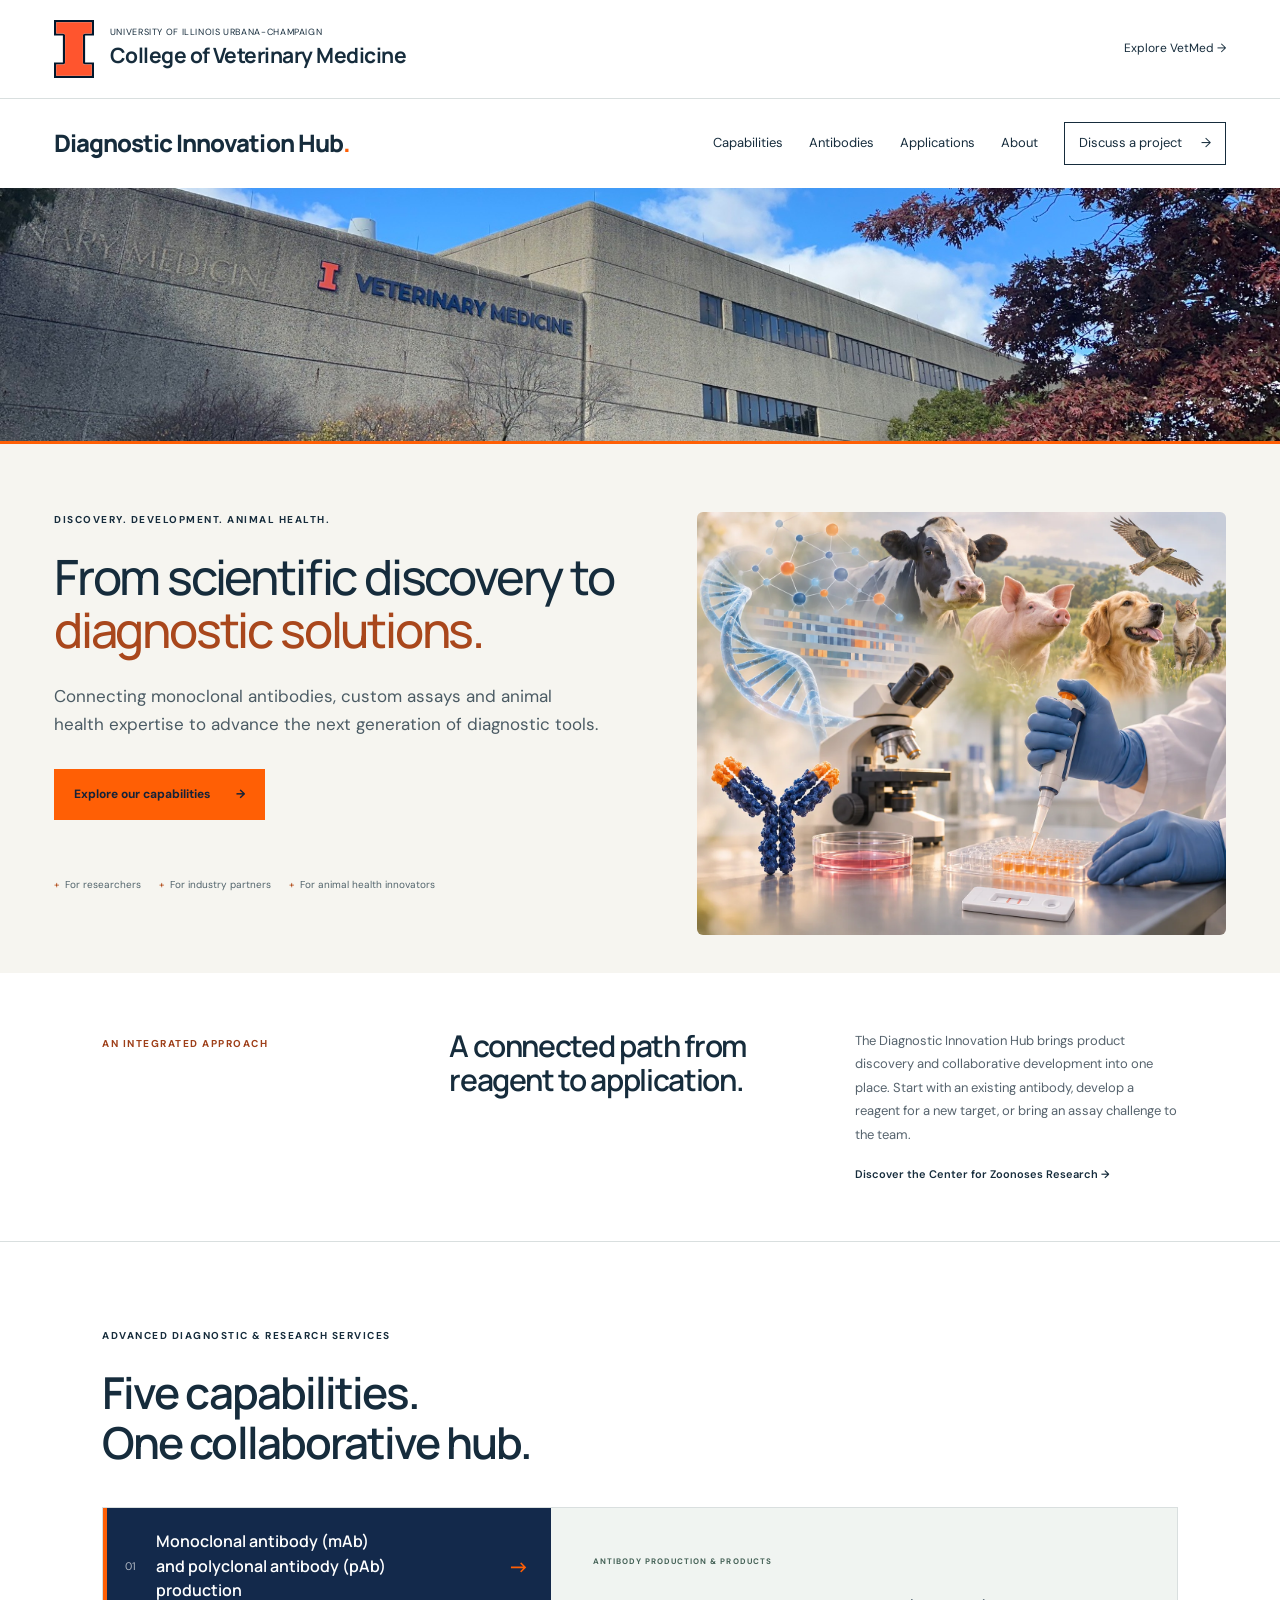
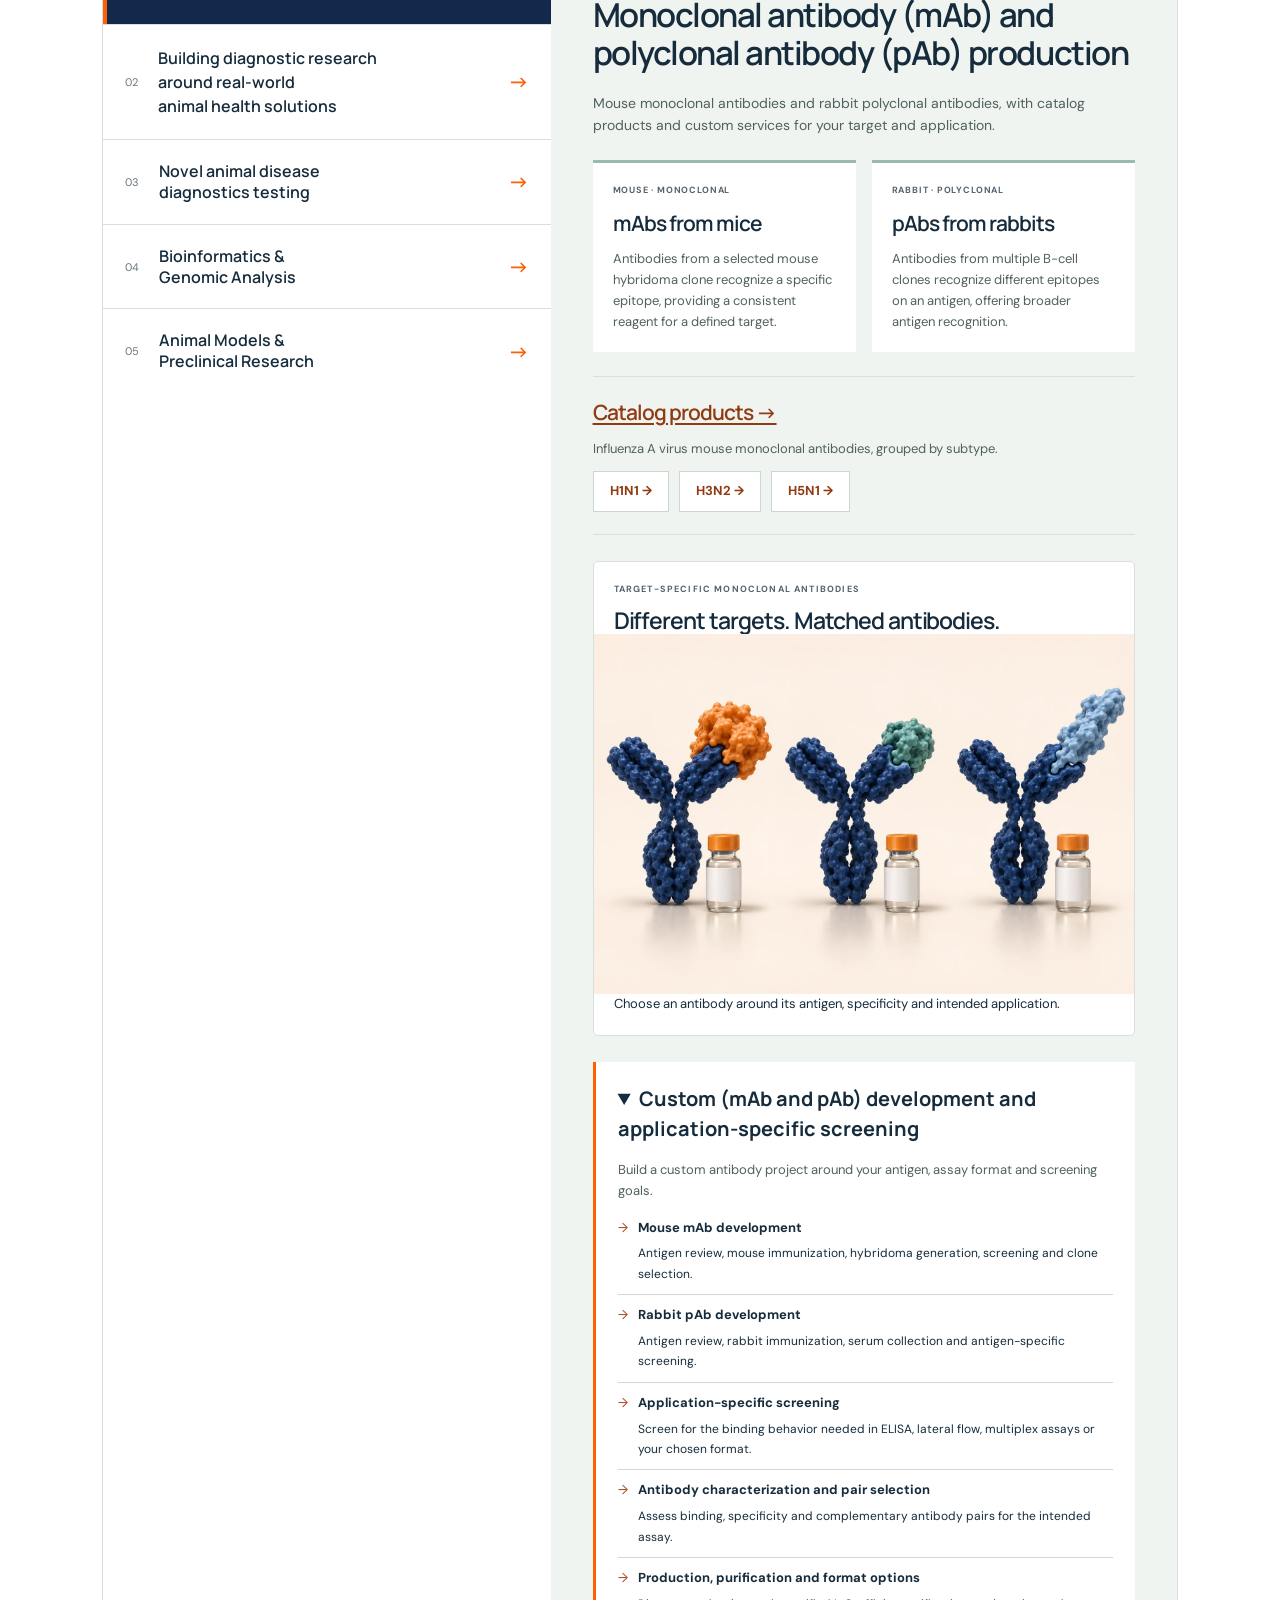
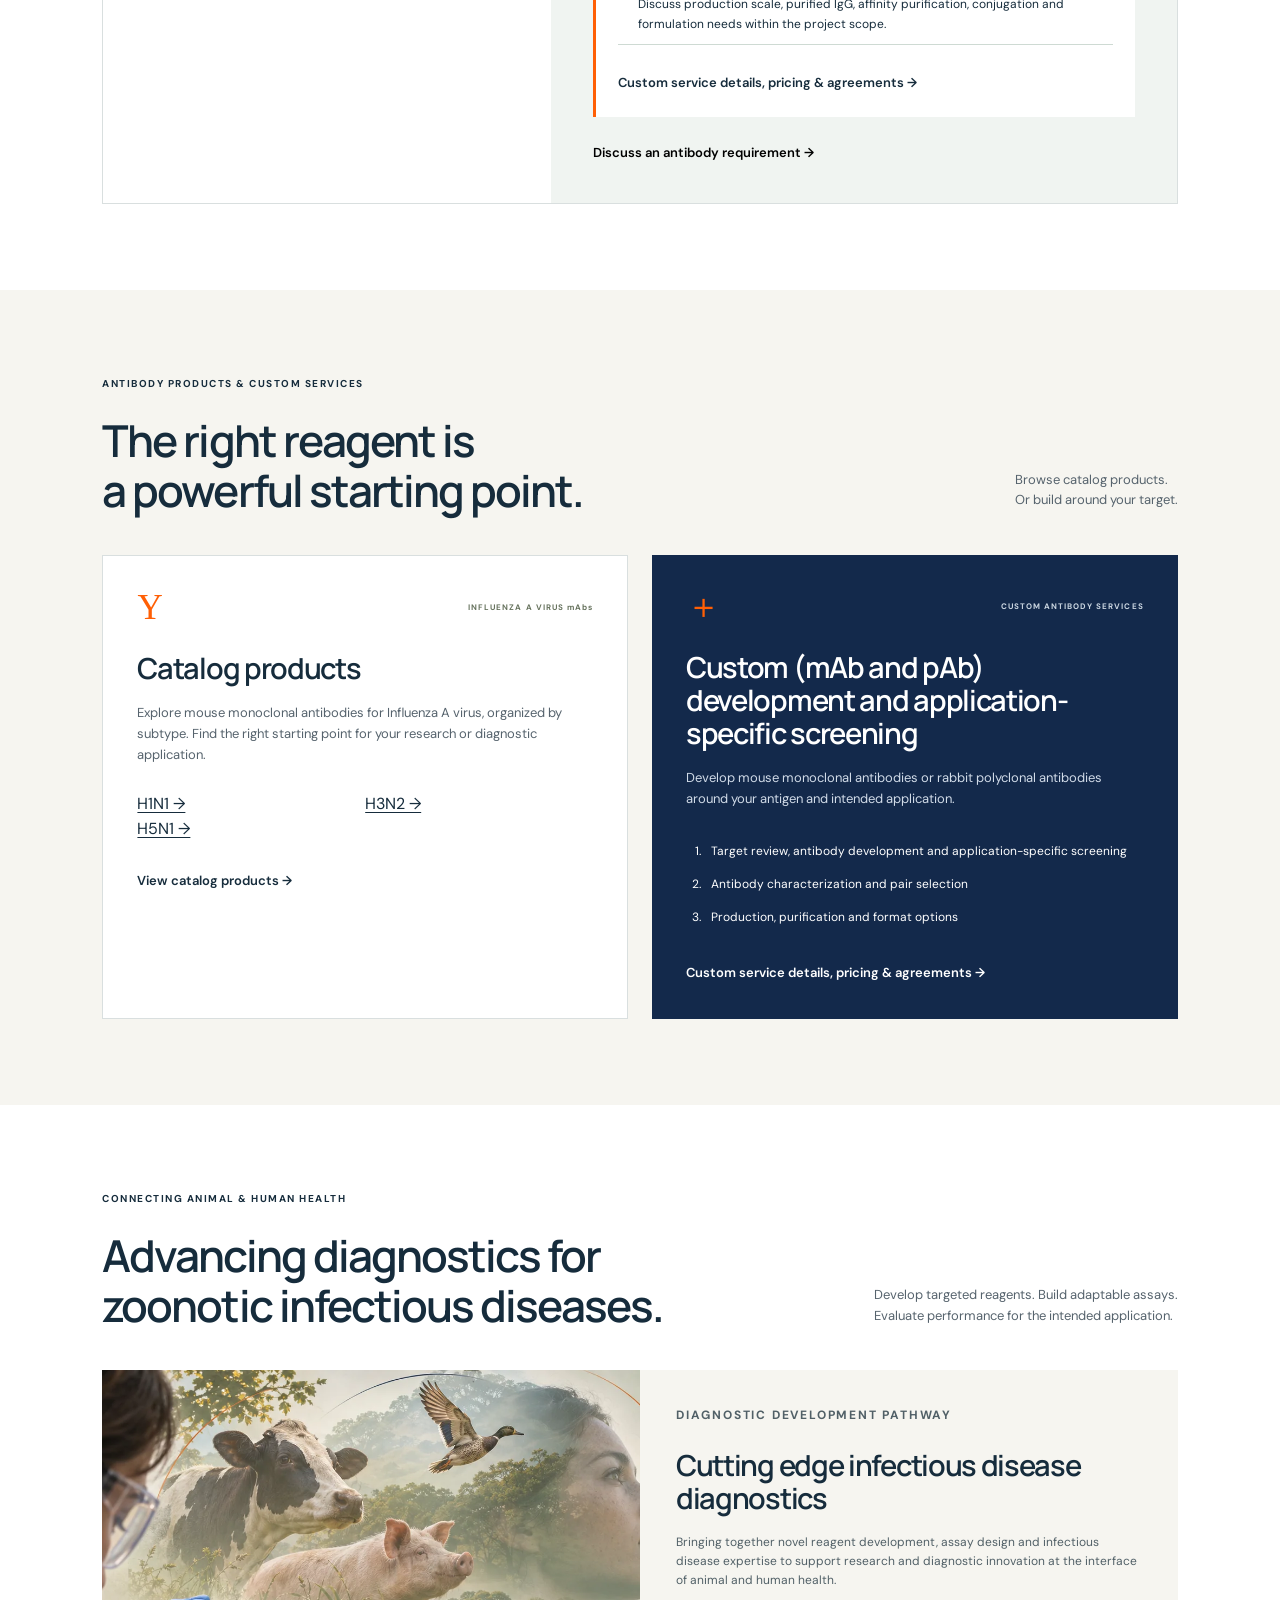
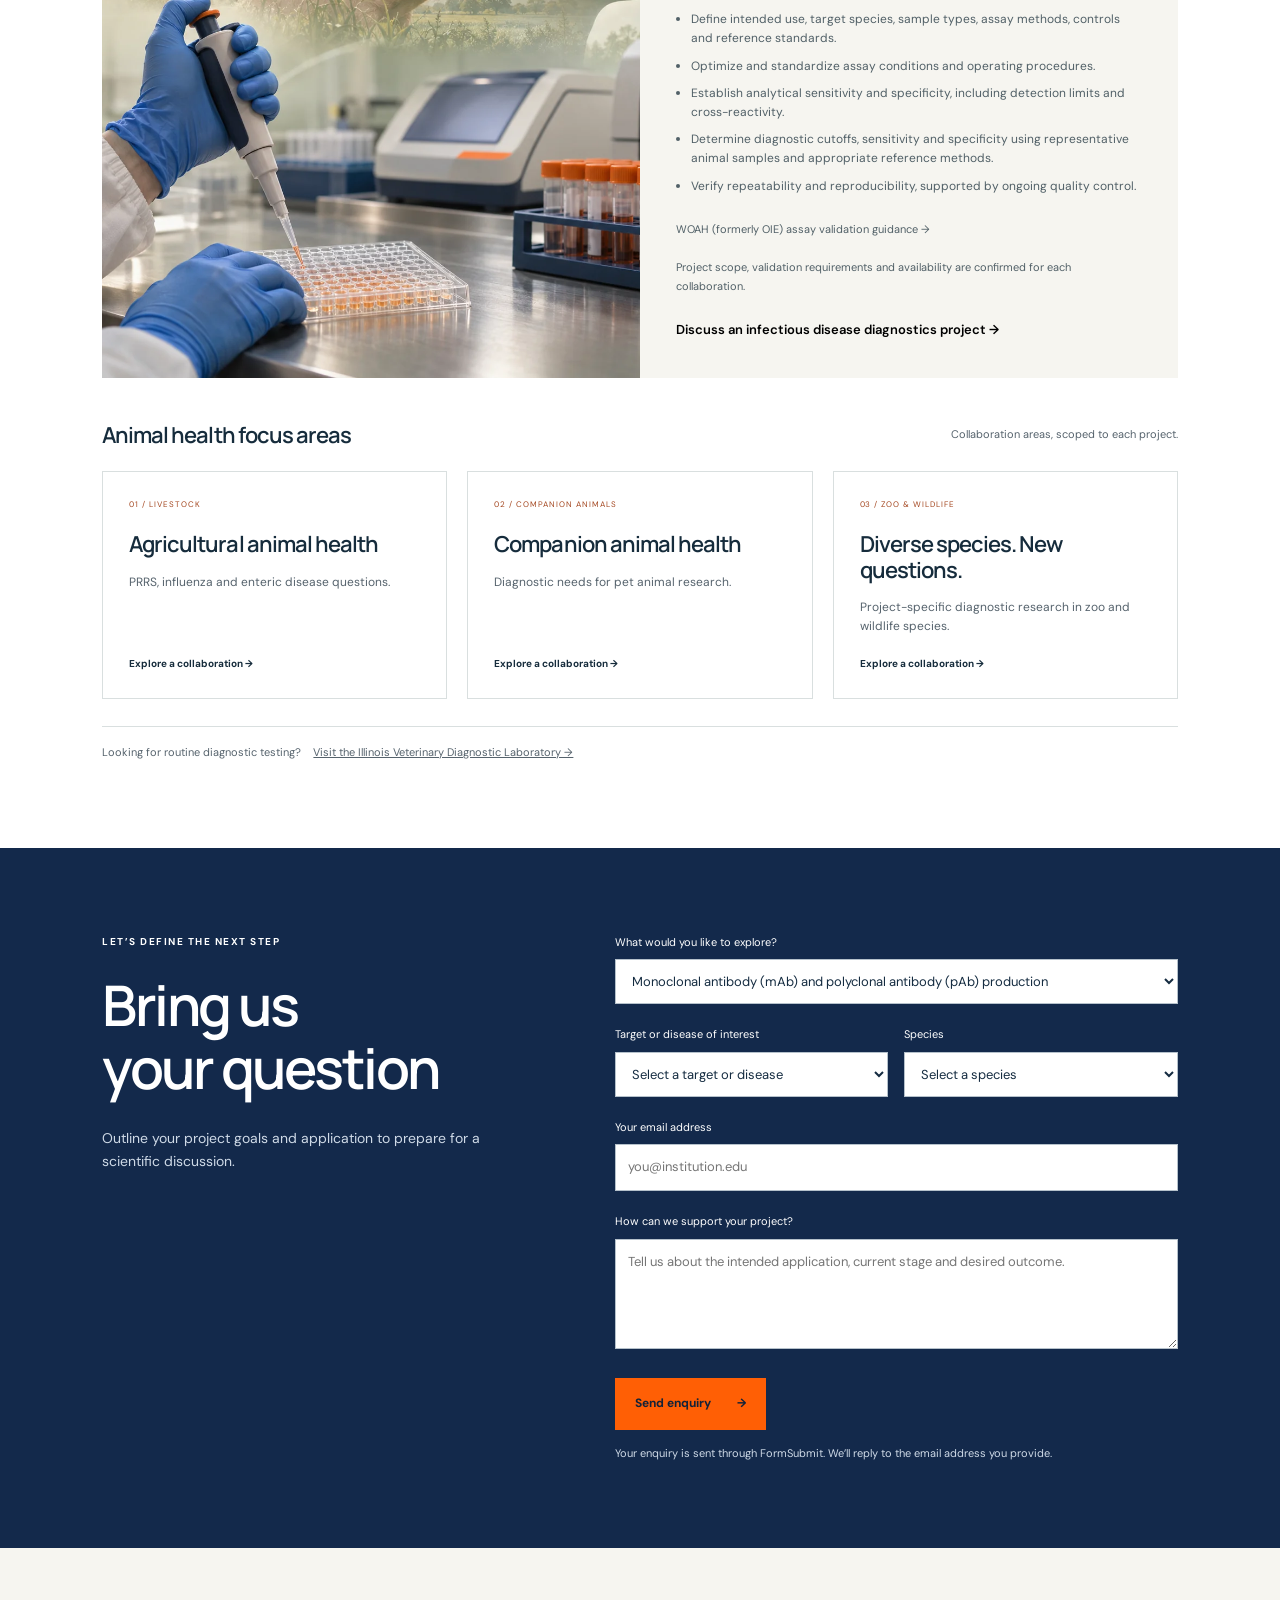
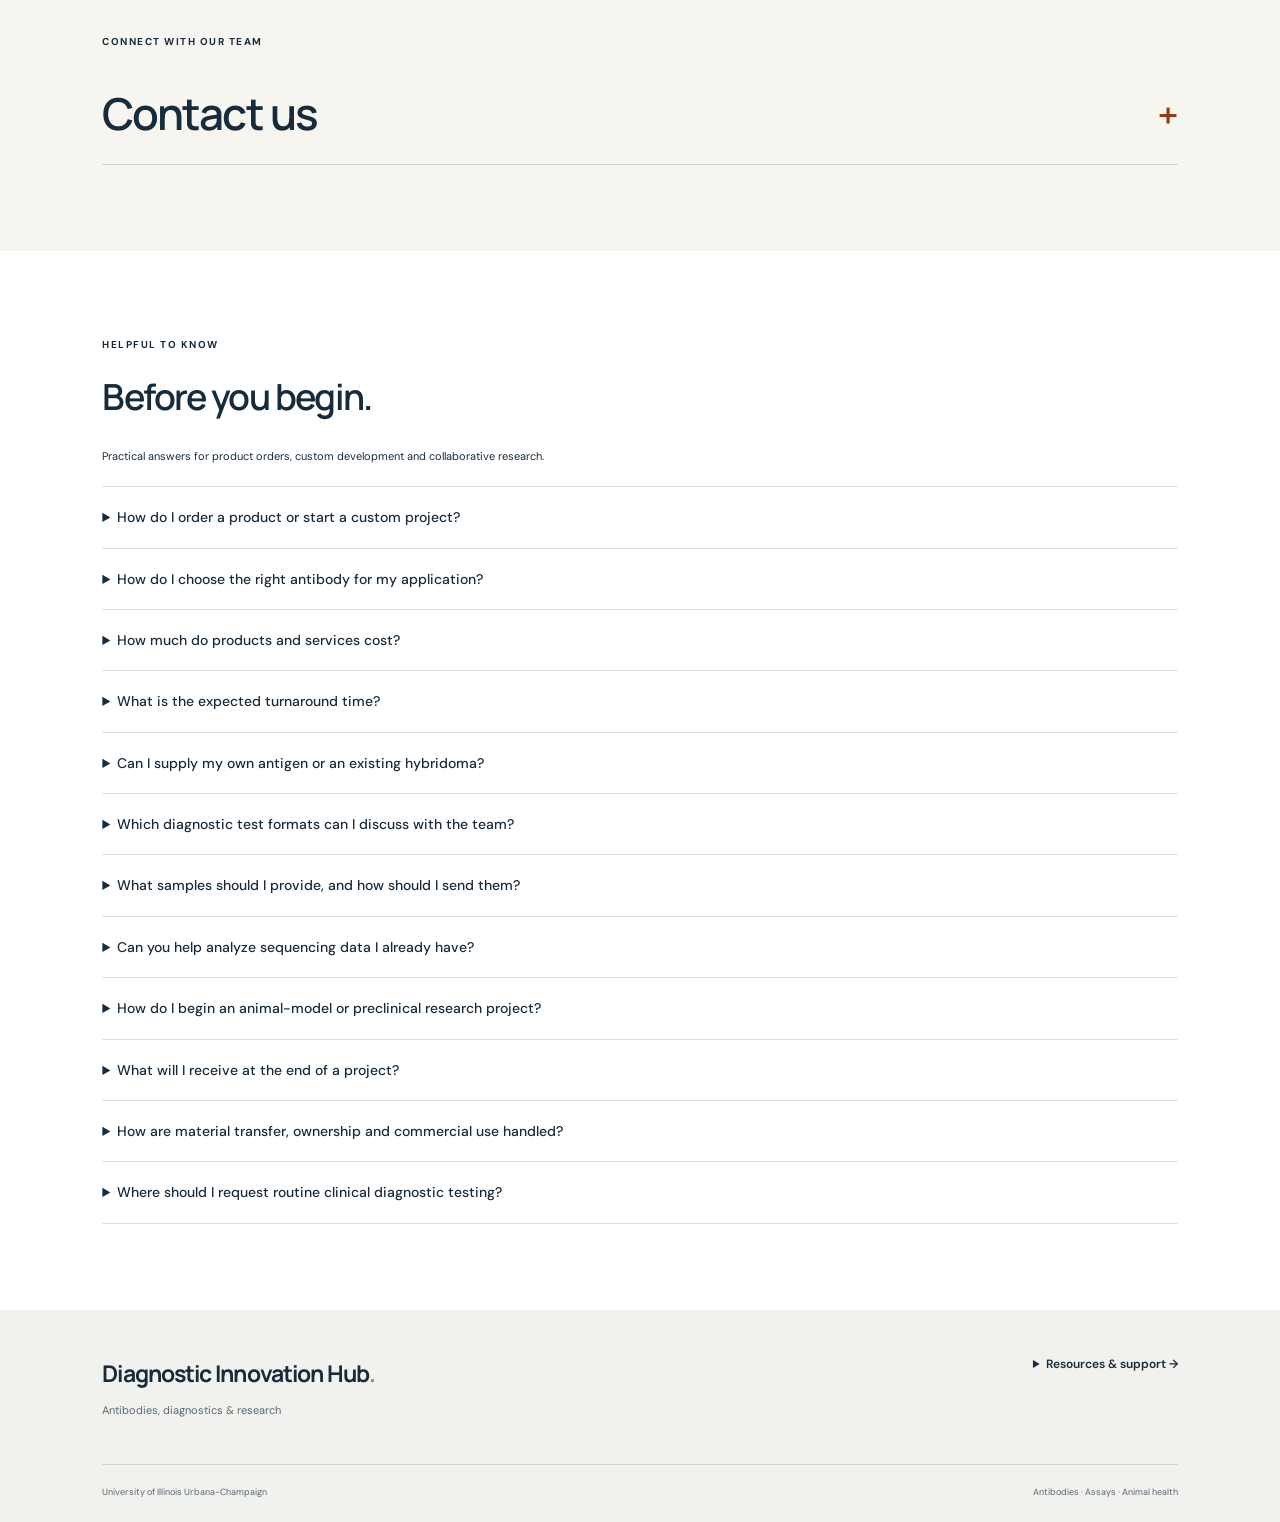
==== index.html @ ba6340f1 "Add Fang and Umrao portraits beside contact names" ====
<!doctype html>
<html lang="en">
<head>
<meta charset="utf-8"><meta name="viewport" content="width=device-width,initial-scale=1">
<title>Diagnostic Innovation Hub | Illinois VetMed</title>
<meta name="description" content="Explore the Illinois VetMed Diagnostic Innovation Hub connecting monoclonal and polyclonal antibodies, custom diagnostic assays and animal health research.">
<link rel="stylesheet" href="styles.css?v=contact-portraits-v1">
</head>
<body>
<a class="skip" href="#main">Skip to main content</a>
<header>
<div class="institution"><a href="https://vetmed.illinois.edu/" class="college"><img class="university-mark" src="assets/illinois-block-i.svg" alt="" width="25" height="36"><span>UNIVERSITY OF ILLINOIS URBANA-CHAMPAIGN<strong>College of Veterinary Medicine</strong></span></a><a class="parent-link" href="https://vetmed.illinois.edu/">Explore VetMed →</a></div>
<div class="navigation"><a href="#" class="site-name">Diagnostic Innovation Hub<span class="orange-dot">.</span></a><button class="menu-button" aria-label="Toggle navigation" aria-expanded="false">☰</button><nav aria-label="Hub navigation"><a href="#capabilities">Capabilities</a><a href="#antibodies">Antibodies</a><a href="#applications">Applications</a><a href="#about">About</a><a class="nav-cta" href="#connect">Discuss a project <span>→</span></a></nav></div>
<div class="campus-header-image"><img src="assets/vetmed-building-header.jpg" alt="College of Veterinary Medicine building at the University of Illinois Urbana-Champaign, beneath a blue sky and beside autumn trees." width="2048" height="1536" fetchpriority="high" decoding="async"></div>
</header>
<main id="main">
<section class="hero">
<div class="hero-copy"><p class="eyebrow">DISCOVERY. DEVELOPMENT. ANIMAL HEALTH.</p><h1 class="hero-headline"><span>From scientific discovery to</span><em>diagnostic solutions.</em></h1><p class="hero-description">Connecting monoclonal antibodies, custom assays and animal health expertise to advance the next generation of diagnostic tools.</p><div class="hero-actions"><a class="button primary" href="#capabilities">Explore our capabilities <span>→</span></a></div><div class="hero-foot"><span>For researchers</span><span>For industry partners</span><span>For animal health innovators</span></div></div>
<figure class="hero-science hero-artwork"><img src="assets/diagnostic-hub-hero-v5.webp" alt="Scientific illustration connecting antibodies, lateral flow tests, assay development, genomics and preclinical research with livestock, a dog, a cat and birds against a natural pasture, woodland and wetland backdrop." width="1402" height="1122" fetchpriority="high" decoding="async"></figure>
</section>
<section class="intro band" id="about"><p class="eyebrow">AN INTEGRATED APPROACH</p><div><h2>A connected path from<br>reagent to application.</h2><p>The Diagnostic Innovation Hub brings product discovery and collaborative development into one place. Start with an existing antibody, develop a reagent for a new target, or bring an assay challenge to the team.</p><a class="text-link" href="https://vetmed.illinois.edu/research/czr/">Discover the Center for Zoonoses Research →</a></div></section>
<section class="capabilities section" id="capabilities"><div class="section-heading"><div><p class="eyebrow">ADVANCED DIAGNOSTIC & RESEARCH SERVICES</p><h2>Five capabilities.<br>One collaborative hub.</h2></div></div>
<div class="capability-layout"><div class="service-tabs" role="tablist" aria-label="Capabilities" aria-orientation="vertical">
<button role="tab" id="tab-mab" aria-controls="service-panel" aria-selected="true" data-service="mab"><span class="tab-num">01</span><span>Monoclonal antibody (mAb)<br>and polyclonal antibody (pAb)<br>production</span><span class="tab-arrow">→</span></button>
<button role="tab" id="tab-assays" aria-controls="service-panel" aria-selected="false" tabindex="-1" data-service="assays"><span class="tab-num">02</span><span>Building diagnostic research<br>around real-world<br>animal health solutions</span><span class="tab-arrow">→</span></button>
<button role="tab" id="tab-disease" aria-controls="service-panel" aria-selected="false" tabindex="-1" data-service="disease"><span class="tab-num">03</span><span>Novel animal disease<br>diagnostics testing</span><span class="tab-arrow">→</span></button>
<button role="tab" id="tab-data" aria-controls="service-panel" aria-selected="false" tabindex="-1" data-service="data"><span class="tab-num">04</span><span>Bioinformatics &<br>Genomic Analysis</span><span class="tab-arrow">→</span></button>
<button role="tab" id="tab-models" aria-controls="service-panel" aria-selected="false" tabindex="-1" data-service="models"><span class="tab-num">05</span><span>Animal Models &<br>Preclinical Research</span><span class="tab-arrow">→</span></button>
</div><div id="service-panel" class="service-panel" role="tabpanel" aria-labelledby="tab-mab" tabindex="0"></div></div></section>
<section class="antibodies section" id="antibodies">
<div class="section-heading"><div><p class="eyebrow">ANTIBODY PRODUCTS & CUSTOM SERVICES</p><h2>The right reagent is<br>a powerful starting point.</h2></div><p>Browse catalog products.<br>Or build around your target.</p></div>
<div class="antibody-routes">
<article class="catalog-route"><div class="route-top"><span class="mini-icon">Y</span><span class="status">INFLUENZA A VIRUS mAbs</span></div><h3>Catalog products</h3><p>Explore mouse monoclonal antibodies for Influenza A virus, organized by subtype. Find the right starting point for your research or diagnostic application.</p><div class="catalog-fields"><a href="influenza-a-mabs.html?v=antibody-production-v2#h1n1">H1N1 →</a><a href="influenza-a-mabs.html?v=antibody-production-v2#h3n2">H3N2 →</a><a href="influenza-a-mabs.html?v=antibody-production-v2#h5n1">H5N1 →</a></div><a class="text-link" href="influenza-a-mabs.html?v=antibody-production-v2">View catalog products →</a></article>
<article class="custom-route" id="custom-antibody-development"><div class="route-top"><span class="mini-icon">＋</span><span class="status light">CUSTOM ANTIBODY SERVICES</span></div><h3>Custom (mAb and pAb) development and application-specific screening</h3><p>Develop mouse monoclonal antibodies or rabbit polyclonal antibodies around your antigen and intended application.</p><ol class="compact-steps"><li>Target review, antibody development and application-specific screening</li><li>Antibody characterization and pair selection</li><li>Production, purification and format options</li></ol><a class="text-link light-link" href="mab-services.html?v=antibody-production-v2">Custom service details, pricing & agreements →</a></article>
</div></section>
<section class="applications section" id="applications"><div class="section-heading"><div><p class="eyebrow">CONNECTING ANIMAL & HUMAN HEALTH</p><h2>Advancing diagnostics for<br>zoonotic infectious diseases.</h2></div><p>Develop targeted reagents. Build adaptable assays.<br>Evaluate performance for the intended application.</p></div><div class="spotlight"><div class="spotlight-visual zoonotic-artwork"><img src="assets/zoonotic-diagnostics-v1.webp" alt="Illustration connecting laboratory diagnostic testing with human health, livestock and wildlife." width="1402" height="1122" loading="lazy" decoding="async"></div><div class="spotlight-copy"><p class="eyebrow">DIAGNOSTIC DEVELOPMENT PATHWAY</p><h3>Cutting edge infectious disease diagnostics</h3><p>Bringing together novel reagent development, assay design and infectious disease expertise to support research and diagnostic innovation at the interface of animal and human health.</p><ul><li>Define intended use, target species, sample types, assay methods, controls and reference standards.</li><li>Optimize and standardize assay conditions and operating procedures.</li><li>Establish analytical sensitivity and specificity, including detection limits and cross-reactivity.</li><li>Determine diagnostic cutoffs, sensitivity and specificity using representative animal samples and appropriate reference methods.</li><li>Verify repeatability and reproducibility, supported by ongoing quality control.</li></ul><p class="small"><a href="https://www.woah.org/fileadmin/Home/eng/Health_standards/tahm/1.01.06_VALIDATION.pdf" target="_blank" rel="noopener">WOAH (formerly OIE) assay validation guidance →</a></p><p class="small">Project scope, validation requirements and availability are confirmed for each collaboration.</p><button class="text-link" data-start="assays">Discuss an infectious disease diagnostics project →</button></div></div>
<div class="focus-heading"><h3>Animal health focus areas</h3><p>Collaboration areas, scoped to each project.</p></div><div class="focus-grid"><button data-focus="Livestock and agricultural animal health"><span>01 / LIVESTOCK</span><h4>Agricultural animal health</h4><p>PRRS, influenza and enteric disease questions.</p><b>Explore a collaboration →</b></button><button data-focus="Companion animal diagnostics"><span>02 / COMPANION ANIMALS</span><h4>Companion animal health</h4><p>Diagnostic needs for pet animal research.</p><b>Explore a collaboration →</b></button><button data-focus="Zoo and wildlife diagnostics"><span>03 / ZOO & WILDLIFE</span><h4>Diverse species. New questions.</h4><p>Project-specific diagnostic research in zoo and wildlife species.</p><b>Explore a collaboration →</b></button></div><div class="routine-note">Looking for routine diagnostic testing? <a href="https://vdl.vetmed.illinois.edu/">Visit the Illinois Veterinary Diagnostic Laboratory →</a></div></section>
<section class="connect section" id="connect"><div class="connect-intro"><p class="eyebrow">LET’S DEFINE THE NEXT STEP</p><h2>Bring us<br>your question</h2><p>Outline your project goals and application to prepare for a scientific discussion.</p></div><form id="inquiry-form" action="https://formsubmit.co/usaurabh@illinois.edu" method="POST"><input type="hidden" name="_subject" value="Diagnostic Innovation Hub enquiry"><input type="hidden" name="_template" value="table"><input type="hidden" name="_url" value="https://saurabhumrao.github.io/diagnostic-innovation-hub/#connect"><div class="inquiry-honeypot" aria-hidden="true"><label for="contact-website">Leave this field empty</label><input id="contact-website" type="text" name="_honey" tabindex="-1" autocomplete="off"></div><label for="interest">What would you like to explore?</label><select id="interest" name="interest"><option value="mab">Monoclonal antibody (mAb) and polyclonal antibody (pAb) production</option><option value="assays">Building diagnostic research around real-world animal health solutions</option><option value="disease">Novel animal disease diagnostics testing</option><option value="data">Bioinformatics & Genomic Analysis</option><option value="models">Animal Models & Preclinical Research</option></select><div class="form-row"><div><label for="target">Target or disease of interest</label><select id="target" name="target" required><option value="" selected disabled>Select a target or disease</option><option value="SARS-CoV-2">SARS-CoV-2</option><option value="Influenza A virus">Influenza A virus</option><option value="PEDV">PEDV</option><option value="PDCoV">PDCoV</option><option value="PRRSV">PRRSV</option><option value="other">Other target or disease</option><option value="not_sure">Not yet determined</option></select><div class="inquiry-other" id="target-other-field" hidden><label for="target-other">Please specify your target or disease</label><input id="target-other" name="target_other" maxlength="200" disabled></div></div><div><label for="species">Species</label><select id="species" name="species" required><option value="" selected disabled>Select a species</option><option value="Cattle">Cattle</option><option value="Swine">Swine</option><option value="Sheep">Sheep</option><option value="Goats">Goats</option><option value="Horses">Horses</option><option value="Dogs">Dogs</option><option value="Cats">Cats</option><option value="Poultry">Poultry</option><option value="Zoo / exotic animals">Zoo / exotic animals</option><option value="Wildlife">Wildlife</option><option value="Laboratory animals">Laboratory animals</option><option value="Mixed / multiple species">Mixed / multiple species</option><option value="other">Other species</option><option value="not_sure">Not yet determined</option></select><div class="inquiry-other" id="species-other-field" hidden><label for="species-other">Please specify the species</label><input id="species-other" name="species_other" maxlength="200" disabled></div></div></div><label for="contact-email">Your email address</label><input id="contact-email" name="email" type="email" autocomplete="email" inputmode="email" placeholder="you@institution.edu" maxlength="254" required><div class="inquiry-goals"><label for="goals">How can we support your project?</label><textarea id="goals" name="message" placeholder="Tell us about the intended application, current stage and desired outcome." required maxlength="2000"></textarea></div><button class="button primary" id="send-enquiry" type="submit">Send enquiry <span>→</span></button><p class="small inquiry-delivery-note">Your enquiry is sent through FormSubmit. We’ll reply to the email address you provide.</p><p id="inquiry-status" hidden role="status" aria-live="polite" tabindex="-1"></p><noscript><p class="small">The form will continue on FormSubmit when you send your enquiry.</p></noscript></form></section>
<section class="contact-us section" id="contact-us" aria-labelledby="contact-us-title"><p class="eyebrow">CONNECT WITH OUR TEAM</p><details class="contact-disclosure" id="contact-details"><summary><h2 id="contact-us-title">Contact us</h2><span class="contact-disclosure-toggle" aria-hidden="true">+</span></summary><p class="contact-disclosure-intro">For product enquiries, testing services and research collaborations.</p><div class="contact-card-grid"><article class="contact-card"><div class="contact-person"><img class="contact-portrait" src="assets/ying-fang.png" alt="Prof. Ying Fang" width="250" height="300" loading="lazy" decoding="async"><h3>Prof. Ying Fang</h3></div><p class="contact-role">Director of Diagnostic R&amp;D<br>Department of Pathobiology<br>College of Veterinary Medicine<br>University of Illinois at Urbana-Champaign</p><a class="contact-email" href="mailto:yingf@illinois.edu">yingf@illinois.edu</a></article><article class="contact-card"><div class="contact-person"><img class="contact-portrait" src="assets/saurabh-umrao.jpg" alt="Dr. Saurabh Umrao" width="1280" height="1061" loading="lazy" decoding="async"><h3>Dr. Saurabh Umrao</h3></div><p class="contact-role">Veterinary Research Specialist<br>Veterinary Diagnostic Laboratory<br>College of Veterinary Medicine<br>University of Illinois at Urbana-Champaign</p><a class="contact-email" id="contact-saurabh" href="mailto:usaurabh@illinois.edu">usaurabh@illinois.edu</a><a id="inquiry-email-fallback" class="text-link inquiry-email-fallback" href="mailto:usaurabh@illinois.edu" hidden>Send enquiry by email →</a></article></div></details></section>
<section class="faq section" id="faq"><p class="eyebrow">HELPFUL TO KNOW</p><h2>Before you begin.</h2><p class="small">Practical answers for product orders, custom development and collaborative research.</p><details name="hub-faq"><summary>How do I order a product or start a custom project?</summary><p>For an antibody or LFA test, share the target or product name, quantity and intended application. For a custom project, outline your research question, target, species and desired outcome. Use the <a href="#connect">enquiry form</a> or visit <a href="#contact-us">Contact us</a> to discuss availability, ordering or a project quotation.</p></details><details name="hub-faq"><summary>How do I choose the right antibody for my application?</summary><p>Review the target, clone ID, species reactivity, tested applications, product format and available quality-control documentation. Share your planned method and sample context if you need help selecting a reagent. You can begin with our <a href="influenza-a-mabs.html?v=antibody-production-v2" target="_blank" rel="noopener">Influenza A antibody information</a>.</p></details><details name="hub-faq"><summary>How much do products and services cost?</summary><p>The LFA tests shown on this site are $5 per test. Standard mAb development starts at $11,000 per antigen for academic projects and $14,000 per antigen for industry projects. Rabbit pAb development, custom assays, diagnostic testing, bioinformatics and preclinical research are quoted according to scope. See <a href="mab-services.html?v=antibody-production-v2">mAb pricing and included services</a> for details.</p></details><details name="hub-faq"><summary>What is the expected turnaround time?</summary><p>Product delivery depends on availability and order quantity. Custom-project timelines depend on starting materials, screening requirements, assay complexity and study scope. Include your preferred deadline when enquiring so availability, milestones and an expected timeline can be discussed with your quotation.</p></details><details name="hub-faq"><summary>Can I supply my own antigen or an existing hybridoma?</summary><p>Yes. Standard mAb development uses a suitable customer-supplied protein antigen, and an existing hybridoma can be considered for production and purification. Share the material identity, available quantity, concentration, buffer and any existing characterization so the team can assess the starting point and proposed work.</p></details><details name="hub-faq"><summary>Which diagnostic test formats can I discuss with the team?</summary><p>The Hub covers ELISA, PCR, qRT-PCR, lateral flow tests and multiplex immunoassays. The appropriate format depends on the target, species, sample type and intended application. You can enquire about an existing test, bring an assay prototype or discuss development of a new format.</p></details><details name="hub-faq"><summary>What samples should I provide, and how should I send them?</summary><p>Sample type, minimum amount, handling and transport requirements depend on the test or project. Please obtain the agreed submission instructions and shipping destination from the responsible team before dispatch. Include the species, target, specimen type and sample count in your initial enquiry.</p></details><details name="hub-faq"><summary>Can you help analyze sequencing data I already have?</summary><p>Share the organism, sequencing platform, data format, number of samples, experimental design and analysis question. The relevant team can discuss an analysis plan, required metadata, deliverables and a file-transfer method. Keep a copy of your original data; the enquiry form is for initial project details rather than large-file uploads.</p></details><details name="hub-faq"><summary>How do I begin an animal-model or preclinical research project?</summary><p>Start with the research question, study objectives, desired readouts, candidate technology and preferred timeline. A planning discussion with the responsible research team helps identify an appropriate model, sample strategy and feasible project scope.</p></details><details name="hub-faq"><summary>What will I receive at the end of a project?</summary><p>The written project scope defines the deliverables and reporting format. Depending on the service, these can include antibody preparations and clone documentation, assay results, analysis reports or agreed preclinical study readouts. Discuss any specific data files, documentation or material quantities you need before the work begins.</p></details><details name="hub-faq"><summary>How are material transfer, ownership and commercial use handled?</summary><p>Include your intended commercial use and any material-transfer needs in the initial discussion. Applicable written agreements define material use, ownership, confidentiality and other project terms. The Illinois Office of Technology Management manages outbound material-transfer agreements and provides <a href="https://otm.illinois.edu/researchers-innovators">institutional guidance for researchers and commercial partners</a>.</p></details><details name="hub-faq"><summary>Where should I request routine clinical diagnostic testing?</summary><p>For routine clinical specimen submission and established veterinary diagnostic testing, use the <a href="https://vdl.vetmed.illinois.edu/">Illinois Veterinary Diagnostic Laboratory</a>. The Hub enquiry route supports its reagent products, technology development, specialized project discussions and research services.</p></details></section>
</main>
<footer><div><a href="#" class="footer-title">Diagnostic Innovation Hub<span>.</span></a><p>Antibodies, diagnostics & research</p></div><div><details class="footer-resources" id="resources"><summary>Resources & support →</summary><div class="footer-resource-links"><a href="https://vetmed.illinois.edu/" target="_blank" rel="noopener">College of Veterinary Medicine →</a><a href="https://vetmed.illinois.edu/research/czr/" target="_blank" rel="noopener">Center for Zoonoses Research →</a><a href="https://otm.illinois.edu/researchers-innovators/outgoing-material-transfer-agreements" target="_blank" rel="noopener">Material-transfer agreement guidance →</a><a href="https://vdl.vetmed.illinois.edu/" target="_blank" rel="noopener">Illinois Veterinary Diagnostic Laboratory →</a></div></details></div><p class="footer-bottom">University of Illinois Urbana-Champaign <span>Antibodies · Assays · Animal health</span></p></footer>
<dialog id="detail-dialog"><button class="close-dialog" aria-label="Close dialog">✕</button><div id="dialog-content"></div></dialog>
<script src="app.js?v=contact-us-v1"></script>
<script src="inquiry-form.js?v=contact-us-v2"></script>
</body></html>
---- styles.css ----
@import url('https://fonts.googleapis.com/css2?family=DM+Sans:wght@400;500;600;700&family=Manrope:wght@400;500;600;700;800&display=swap');
:root{--navy:#13294b;--orange:#ff5f05;--ink:#162c3c;--muted:#56636d;--cream:#f6f5f0;--line:#d9dfdf;--green:#e7efea}*{box-sizing:border-box}html{scroll-behavior:smooth;scroll-padding-top:30px}body{margin:0;color:var(--ink);font-family:'DM Sans',Arial,sans-serif;font-size:16px;line-height:1.6}a{color:inherit;text-decoration:none}button,input,select,textarea{font:inherit}button{cursor:pointer}button,a,input,select,textarea,summary{outline-offset:5px}button:focus-visible,a:focus-visible,input:focus-visible,select:focus-visible,textarea:focus-visible,summary:focus-visible{outline:3px solid #c94b00}h1,h2,h3,h4{font-family:Manrope,Arial,sans-serif;line-height:1.14;letter-spacing:-.045em;margin:0}p{margin:0 0 20px}h2{font-size:44px;font-weight:600}h3{font-size:30px;font-weight:600}h4{font-size:24px;font-weight:600}button{border:0}.concept{background:var(--navy);color:white;min-height:34px;display:flex;align-items:center;gap:12px;padding:6px 4.2%;font-size:10px;letter-spacing:.08em}.concept-dot{width:6px;height:6px;background:var(--orange);border-radius:100%}.concept-long{letter-spacing:0;opacity:.8;font-size:11px}.concept button{background:none;color:#fff;margin-left:auto;font-size:11px}.institution{padding:20px 4.2%;display:flex;justify-content:space-between;align-items:center;border-bottom:1px solid var(--line)}.college{display:flex;gap:16px;align-items:center}.illinois-i{font-family:Georgia,serif;font-size:58px;line-height:.8;font-weight:bold;color:var(--orange);text-shadow:1px 1px 0 var(--navy),-1px -1px 0 var(--navy)}.college span:last-child{font-size:9px;letter-spacing:.07em}.college strong{display:block;font-family:Manrope,Arial,sans-serif;letter-spacing:-.025em;font-size:21px;font-weight:700}.parent-link{font-size:12px}.navigation{padding:23px 4.2%;display:flex;justify-content:space-between;align-items:center;gap:20px}.site-name{font-family:Manrope,Arial,sans-serif;font-weight:800;letter-spacing:-.04em;font-size:24px}.orange-dot{color:var(--orange)}nav{display:flex;align-items:center;gap:26px;font-size:13px}nav>a:hover{color:#b54000}.nav-cta{border:1px solid var(--ink);padding:10px 14px}.nav-cta span{margin-left:16px}.menu-button{display:none}.hero{background:var(--cream);display:grid;grid-template-columns:1.15fr 1fr;padding:68px 4.2% 38px;gap:35px;overflow:hidden}.eyebrow{font-size:10px;font-weight:700;letter-spacing:.15em;margin-bottom:23px}.hero h1{font-size:clamp(44px,4.7vw,76px);font-weight:500;line-height:1.08}.hero h1 em{font-style:normal;color:#a9471c}.hero-description{max-width:550px;font-size:17px;line-height:1.65;color:#4b5b64;margin:26px 0 31px}.hero-actions{display:flex;gap:24px;align-items:center;flex-wrap:wrap}.button{padding:16px 20px;display:inline-flex;justify-content:space-between;gap:26px;align-items:center;font-size:12px;font-weight:700}.primary{background:var(--orange);color:#142238}.primary:hover{background:#e95300}.text-link{font-size:13px;font-weight:600;background:none;padding:0;text-align:left;border-bottom:1px solid transparent}.text-link:hover{border-color:currentColor}.hero-foot{display:flex;gap:18px;margin-top:57px;font-size:10px;color:#52646c}.hero-foot span:before{content:'+';color:#b14c19;margin-right:5px}.hero-science{position:relative;align-self:center;min-width:0}.hero-science svg{width:100%;display:block}.science-label{position:absolute;background:#fff;border:1px solid #d9dfdc;padding:9px 12px;font-size:10px;box-shadow:0 6px 14px #13294b08;display:flex;align-items:center;gap:9px}.science-label span{font-size:9px;color:#aa4315}.label-one{left:0;top:18%}.label-two{right:-5px;top:54%}.label-three{left:1%;bottom:10%}.illustration-note{position:absolute;right:0;bottom:0;font-size:9px;color:#697b81}.band{display:grid;grid-template-columns:1fr 2.1fr;padding:56px 8%;border-bottom:1px solid var(--line)}.band>.eyebrow{color:#9e3f19;padding-top:7px}.band>div{display:grid;grid-template-columns:1.15fr 1fr;column-gap:35px}.band h2{font-size:30px;grid-row:span 2}.band p:not(.eyebrow){font-size:13px;color:var(--muted);line-height:1.8}.band .text-link{font-size:11px}.section{padding:86px 8%}.section-heading{display:flex;justify-content:space-between;align-items:flex-end;gap:35px;margin-bottom:40px}.section-heading>p{font-size:13px;color:var(--muted);margin-bottom:4px}.capability-layout{display:grid;grid-template-columns:1fr 1.4fr;border:1px solid var(--line);min-height:475px}.service-tabs{display:flex;flex-direction:column}.service-tabs button{position:relative;display:flex;align-items:center;text-align:left;gap:20px;background:white;border-bottom:1px solid var(--line);padding:21px 22px;font-family:Manrope,Arial,sans-serif;font-weight:600;color:var(--ink);line-height:1.3;flex:1}.service-tabs button:last-child{border-bottom:0}.service-tabs button[aria-selected=true]{background:var(--navy);color:#fff}.service-tabs button[aria-selected=true]:before{content:'';position:absolute;top:0;left:0;bottom:0;width:4px;background:var(--orange)}.tab-num{font:11px 'DM Sans',Arial,sans-serif;opacity:.65}.tab-arrow{margin-left:auto;font-size:21px;color:var(--orange)}.service-panel{padding:38px 42px;background:#f0f4f1}.service-panel .status{color:#456257}.service-panel h3{font-size:33px;margin:25px 0 20px}.service-panel p{font-size:14px;color:#50615e}.service-panel ul{margin:20px 0 25px;padding:0;list-style:none;display:grid;gap:10px}.service-panel li{border-bottom:1px solid #cedad3;padding-bottom:10px;font-size:13px}.service-panel li:before{content:'→';color:#a84a20;margin-right:11px}.panel-deliverable{font-size:12px!important;background:white;padding:15px;border-left:2px solid var(--orange)}.panel-deliverable strong{display:block;font-size:9px;letter-spacing:.1em;margin-bottom:5px}.antibodies{background:var(--cream)}.antibody-routes{display:grid;grid-template-columns:1fr 1fr;gap:24px}.antibody-routes article{padding:34px}.catalog-route{background:white;border:1px solid var(--line)}.custom-route{background:var(--navy);color:#fff}.route-top{display:flex;align-items:center;justify-content:space-between;margin-bottom:27px}.mini-icon{font-size:35px;font-family:Georgia,serif;color:var(--orange);line-height:1}.status{font-size:8px;font-weight:700;letter-spacing:.13em;color:#66725d}.status.light{color:#ccd7e2}.antibody-routes h3{font-size:29px;margin-bottom:18px}.antibody-routes p{font-size:13px;color:var(--muted)}.custom-route p{color:#d1dbe8}.catalog-fields{display:grid;grid-template-columns:1fr 1fr;gap:0;margin:25px 0}.catalog-fields span{padding:8px 0;border-bottom:1px solid var(--line);font-size:11px}.small{font-size:11px!important;line-height:1.7!important}.compact-steps{padding-left:18px;margin:25px 0;font-size:12px}.compact-steps li{padding:7px}.light-link{color:#fff}.spotlight{display:grid;grid-template-columns:1fr 1fr;background:var(--cream)}.spotlight-visual{background:#dfe9e4;padding:27px;min-height:370px;position:relative;overflow:hidden;display:flex;align-items:center;justify-content:center}.specimen-tag{position:absolute;left:25px;top:24px;border:1px solid #91a69b;font-size:8px;padding:6px 10px;letter-spacing:.12em}.strip{width:310px;height:75px;background:#fff;border:1px solid #c0cfcc;border-radius:7px;box-shadow:13px 24px 24px #17352e24;transform:rotate(-25deg);display:flex;align-items:center;padding:16px 24px;gap:24px}.strip-window{background:#f2efe7;width:185px;height:32px;border-radius:3px;border:1px solid #e5e2da;display:flex;align-items:center;justify-content:flex-end;gap:22px;padding-right:25px}.strip-window i{height:25px;width:4px;background:#c86560}.strip-well{width:27px;height:19px;border:4px solid #e1e8e5;border-radius:100%}.strip-caption{position:absolute;bottom:25px;left:25px;right:25px;border-top:1px solid #a7bdb1;display:flex;justify-content:space-between;padding-top:12px;font-size:10px}.strip-caption span:first-child{font-weight:700}.spotlight-copy{padding:36px}.spotlight-copy h3{font-size:29px;margin-bottom:18px}.spotlight-copy p,.spotlight-copy li{font-size:12px;color:#516067}.spotlight-copy ul{padding-left:15px;margin-bottom:24px}.spotlight-copy li{margin-bottom:8px}.focus-heading{margin:45px 0 23px;display:flex;justify-content:space-between;gap:20px;align-items:center}.focus-heading h3{font-size:22px}.focus-heading p{margin:0;font-size:11px;color:var(--muted)}.focus-grid{display:grid;grid-template-columns:repeat(3,1fr);gap:20px}.focus-grid button{display:flex;flex-direction:column;background:white;border:1px solid var(--line);padding:26px;text-align:left;color:var(--ink)}.focus-grid button:hover{border-color:#aa4c27;background:#fffdf8}.focus-grid button>span{font-size:8px;letter-spacing:.12em;color:#a44720;margin-bottom:22px}.focus-grid h4{font-size:22px;margin-bottom:15px}.focus-grid p{font-size:12px;color:var(--muted)}.focus-grid b{font-size:10px;margin-top:auto}.routine-note{margin-top:27px;border-top:1px solid var(--line);padding-top:17px;font-size:11px;color:var(--muted)}.routine-note a{text-decoration:underline;margin-left:9px}.connect{display:grid;grid-template-columns:1fr 1.3fr;gap:80px;background:var(--navy);color:white}.connect h2{font-size:56px;margin-bottom:27px}.connect-intro>p:not(.eyebrow){font-size:14px;color:#cfdae7}.connect-intro .small{margin-top:40px;max-width:285px;color:#aebcd0!important}label{display:block;font-size:11px;margin-bottom:8px}input,select,textarea{width:100%;padding:12px;color:#152c41;border:1px solid #b5c1cb;border-radius:0;background:#fff}input{font-size:11px}select{font-size:12px}textarea{font-size:12px;resize:vertical;height:110px}.form-row{display:grid;grid-template-columns:1fr 1fr;gap:16px;margin:22px 0}.connect form>.button{margin-top:22px}#brief-result{margin-top:24px;padding:20px;background:#fff;color:var(--ink)}#brief-result h3{font-size:20px}#brief-text{font:12px/1.7 'DM Sans',Arial,sans-serif;white-space:pre-wrap;overflow-wrap:anywhere}#brief-result .small{margin:15px 0 0}.faq h2{margin-bottom:30px;font-size:36px}.faq details{border-top:1px solid var(--line);padding:19px 0}.faq details:last-child{border-bottom:1px solid var(--line)}summary{font-weight:500;font-size:14px;cursor:pointer}details p{font-size:13px;max-width:850px;color:var(--muted);margin:17px 0 4px}footer{background:#f1f1ed;padding:45px 8% 22px;display:grid;grid-template-columns:1fr 1fr;gap:25px}.footer-title{font-family:Manrope,Arial,sans-serif;font-size:23px;font-weight:700;letter-spacing:-.04em}.footer-title span{color:var(--orange)}footer p{font-size:11px;color:#586873;margin-top:10px}footer>div:nth-child(2){display:flex;flex-direction:column;align-items:flex-end;gap:8px;font-size:11px}footer button{padding:0;background:none;font-size:11px;color:var(--ink)}.footer-bottom{border-top:1px solid #cdd5d6;padding-top:20px;grid-column:1/-1;display:flex;justify-content:space-between;margin:0;font-size:9px}.skip{position:absolute;top:-80px;background:#fff;padding:10px;z-index:100}.skip:focus{top:0}dialog{border:0;padding:45px;max-width:730px;width:calc(100% - 32px);color:var(--ink);max-height:90vh;box-shadow:0 20px 100px #0004}dialog::backdrop{background:#142538b5}.close-dialog{position:absolute;top:14px;right:15px;background:transparent;font-size:18px}dialog h2{font-size:33px;margin-bottom:20px}dialog h3{font-size:20px;margin:25px 0 12px}dialog p,dialog li{font-size:13px;color:#53616b}dialog a{text-decoration:underline}dialog table{width:100%;border-collapse:collapse;font-size:12px;margin:20px 0}dialog th,dialog td{text-align:left;padding:9px 6px;border-bottom:1px solid var(--line);vertical-align:top}dialog th{width:35%}.dialog-note{background:var(--cream);padding:15px}.source-list li{margin-bottom:12px}
@media(min-width:1500px){header,main,footer{max-width:1700px;margin:auto}.hero{padding-top:85px;padding-bottom:55px}.section{padding-top:100px;padding-bottom:100px}.hero-science{max-width:630px}}
@media(max-width:1100px){.site-name{font-size:20px}nav{gap:16px;font-size:11px}.hero{gap:10px;padding-top:50px}.hero-actions{gap:15px}.hero-foot{gap:11px;font-size:9px}.hero-description{font-size:15px}.science-label{font-size:8px;padding:7px}.band{padding:45px 5%}.band>div{grid-template-columns:1fr}.band h2{grid-row:auto;margin-bottom:20px}.section{padding:65px 5%}.section-heading h2{font-size:38px}.service-panel{padding:30px}.service-panel h3{font-size:29px}.connect{gap:40px}.antibody-routes article{padding:28px}}
@media(max-width:760px){.concept-long{display:none}.institution{padding:16px 5%}.college strong{font-size:16px}.college span:last-child{font-size:7px}.illinois-i{font-size:44px}.parent-link{display:none}.navigation{padding:18px 5%;flex-wrap:wrap}.site-name{font-size:21px}.menu-button{display:block;background:none;color:var(--navy);font-size:21px}nav{display:none;width:100%;flex-direction:column;align-items:stretch;gap:0;font-size:14px}nav.open{display:flex}nav>a{padding:12px 0}.nav-cta{padding:12px;margin-top:8px}.hero{grid-template-columns:1fr;padding:44px 5% 27px}.hero h1{font-size:48px}.hero-description{font-size:16px}.hero-foot{margin-top:30px;gap:15px;flex-wrap:wrap}.hero-science{width:100%;max-width:500px;justify-self:center;margin-top:20px}.science-label{font-size:10px}.label-two{right:0}.band{grid-template-columns:1fr;gap:7px;padding:38px 5%}.band>div{grid-template-columns:1fr}.band h2{font-size:29px}.section{padding:52px 5%}.section-heading{display:block;margin-bottom:29px}.section-heading h2{font-size:35px}.section-heading>p{margin-top:22px}.capability-layout{grid-template-columns:1fr}.service-tabs{display:grid;grid-template-columns:1fr 1fr}.service-tabs button{padding:16px 10px;gap:9px;font-size:11px;border-right:1px solid var(--line)}.service-tabs button:last-child{grid-column:1/-1}.tab-arrow{font-size:16px}.service-panel{padding:27px}.service-panel h3{font-size:29px}.antibody-routes{grid-template-columns:1fr}.antibody-routes article{padding:27px}.spotlight{grid-template-columns:1fr}.spotlight-visual{min-height:300px}.spotlight-copy{padding:28px}.focus-heading{display:block}.focus-heading p{margin-top:13px}.focus-grid{grid-template-columns:1fr}.focus-grid button{padding:25px}.focus-grid button>span{margin-bottom:16px}.focus-grid h4{font-size:25px}.routine-note a{display:block;margin:8px 0 0}.connect{grid-template-columns:1fr;gap:30px}.connect h2{font-size:46px}.connect-intro .small{margin-top:20px;max-width:100%}.form-row{grid-template-columns:1fr}.faq h2{font-size:32px}footer{grid-template-columns:1fr;padding:35px 5% 20px}footer>div:nth-child(2){align-items:flex-start}.footer-bottom{flex-direction:column;gap:8px}dialog{padding:35px 22px}dialog h2{font-size:28px}}@media(prefers-reduced-motion:reduce){html{scroll-behavior:auto}}

.panel-actions{display:flex;gap:16px;flex-wrap:wrap;align-items:center}.panel-actions a{color:#9d3c12}

.hero-artwork{margin:0}.hero-artwork img{display:block;width:100%;height:auto;border-radius:6px}.hero-artwork figcaption{font-size:9px;line-height:1.6;text-align:right;color:#697b81;margin-top:8px}

/* Keep the homepage headline on two intentional lines. */
.hero-copy{container-type:inline-size;min-width:0}.hero h1.hero-headline{font-size:clamp(22px,3.5vw,56px)}.hero-headline>span,.hero-headline>em{display:block;white-space:nowrap}@supports(font-size:1cqi){.hero h1.hero-headline{font-size:min(76px,8cqi)}}

.service-panel .catalog-product-link{color:#913b13;text-decoration:underline;text-underline-offset:3px}.service-panel .catalog-product-link:hover{color:#13294b}

/* Zoonotic diagnostics artwork. */
.zoonotic-artwork{padding:0;min-height:370px}.zoonotic-artwork img{position:absolute;inset:0;display:block;width:100%;height:100%;object-fit:cover;object-position:center}@media(max-width:760px){.zoonotic-artwork{min-height:0;aspect-ratio:5/4}}

/* Target-specific assay development visual, shown only in capability 02. */
.assay-customization{margin:26px 0;background:#fff;border:1px solid #d9dfdf;border-radius:5px;overflow:hidden}.assay-customization figcaption{padding:20px 20px 0}.service-panel .assay-visual-eyebrow{font-size:9px;font-weight:700;letter-spacing:.13em;color:#56636d;margin:0 0 10px}.assay-customization h4{font-size:23px;line-height:1.2}.assay-customization img{display:block;width:100%;height:auto}.assay-target-labels{display:grid;grid-template-columns:repeat(3,minmax(0,1fr));gap:8px;padding:0 16px 18px;text-align:center;font-size:11px;font-weight:700}.assay-target-labels span{padding-top:10px;border-top:3px solid #bd521e}.assay-target-labels span:nth-child(2){border-color:#548e85}.assay-target-labels span:nth-child(3){border-color:#637eaf}.service-panel .assay-customization-copy{padding:0 20px;margin:0 0 10px;font-size:13px;color:#162c3c}.service-panel .assay-evaluation-note{padding:0 20px;margin:0 0 20px;color:#56636d}.assay-capability-layout .service-tabs{align-self:start;position:sticky;top:24px;min-height:475px}@media(max-width:760px){.assay-capability-layout .service-tabs{position:static;min-height:0}.assay-customization figcaption{padding:16px 16px 0}.assay-customization h4{font-size:21px}.assay-target-labels{padding-left:12px;padding-right:12px;gap:6px;font-size:10px}.service-panel .assay-customization-copy,.service-panel .assay-evaluation-note{padding-left:16px;padding-right:16px}}

.assay-target-labels strong{display:block;font-size:12px;line-height:1.4}.assay-target-labels small{display:block;font-size:10px;line-height:1.4;font-weight:400;color:#56636d;margin-top:4px}@media(max-width:760px){.assay-target-labels strong{font-size:11px}.assay-target-labels small{font-size:9px}}

/* Target-specific monoclonal antibody visual in capability 01. */
.mab-target-visual{margin:26px 0;background:#fff;border:1px solid #d9dfdf;border-radius:5px;overflow:hidden}.mab-target-visual figcaption{padding:20px 20px 0}.service-panel .mab-target-eyebrow{font-size:9px;font-weight:700;letter-spacing:.13em;color:#56636d;margin:0 0 10px}.mab-target-visual h4{font-size:23px;line-height:1.2}.mab-target-visual img{display:block;width:100%;height:auto}.mab-target-labels{display:grid;grid-template-columns:repeat(3,minmax(0,1fr));gap:8px;padding:0 16px 18px;text-align:center;font-size:12px;font-weight:700;line-height:1.4}.mab-target-labels span{padding-top:10px;border-top:3px solid #bd521e}.mab-target-labels span:nth-child(2){border-color:#548e85}.mab-target-labels span:nth-child(3){border-color:#637eaf}.service-panel .mab-target-visual>p{padding:0 20px;margin:0 0 20px;font-size:13px;color:#162c3c}.mab-capability-layout .service-tabs{align-self:start;position:sticky;top:24px;min-height:475px}@media(max-width:760px){.mab-capability-layout .service-tabs{position:static;min-height:0}.mab-target-visual figcaption{padding:16px 16px 0}.mab-target-visual h4{font-size:21px}.mab-target-labels{padding-left:12px;padding-right:12px;gap:6px;font-size:11px}.service-panel .mab-target-visual>p{padding-left:16px;padding-right:16px}}

.assay-target-labels .assay-test-price{font-size:13px;font-weight:700;color:#913b13;margin-top:6px}

/* Visual context for animal diagnostics and genomic analysis. */
.research-capability-visual{margin:26px 0;background:#fff;border:1px solid #d9dfdf;border-radius:5px;overflow:hidden}.research-capability-visual figcaption{padding:20px 20px 16px}.service-panel .research-visual-eyebrow{font-size:9px;font-weight:700;letter-spacing:.13em;color:#56636d;margin:0 0 10px}.research-capability-visual h4{font-size:23px;line-height:1.2}.research-capability-visual img{display:block;width:100%;height:auto}.diagnostic-methods{display:grid;grid-template-columns:repeat(2,minmax(0,1fr));gap:18px;padding:20px}.diagnostic-methods>div{border-top:2px solid #bed0c9;padding-top:10px}.diagnostic-methods strong{display:block;font-size:13px;color:#162c3c}.diagnostic-methods span{display:block;font-size:11px;line-height:1.6;color:#56636d;margin-top:5px}.service-panel .research-visual-caption{padding:18px 20px;margin:0;font-size:13px;color:#162c3c}.research-visual-layout .service-tabs{align-self:start;position:sticky;top:24px;min-height:475px}@media(max-width:760px){.research-visual-layout .service-tabs{position:static;min-height:0}.research-capability-visual figcaption{padding:16px}.research-capability-visual h4{font-size:21px}.diagnostic-methods{padding:16px;gap:16px}.service-panel .research-visual-caption{padding:16px}}@media(max-width:380px){.diagnostic-methods{grid-template-columns:1fr}}

/* Enquiry form and conditional custom choices. */
.enquiry-contact a{text-decoration:underline;text-underline-offset:3px}.inquiry-other{margin-top:14px}.inquiry-goals{margin-top:22px}.inquiry-honeypot{position:absolute;left:-10000px;width:1px;height:1px;overflow:hidden}#inquiry-form input,#inquiry-form select,#inquiry-form textarea{font-size:13px}#inquiry-form button:disabled{cursor:wait;opacity:.7}.inquiry-delivery-note{margin:14px 0 0;color:#cfdae7}#inquiry-status{margin:20px 0 0;padding:16px 18px;background:#fff;color:#162c3c;border-left:3px solid #6eab94;font-size:13px;line-height:1.6}#inquiry-status[data-state=error]{border-left-color:#ff5f05}

.inquiry-email-fallback{display:inline-block;color:#fff;margin-top:14px;text-decoration:underline}.inquiry-email-fallback[hidden]{display:none}

/* Antibody products and custom services. */
.service-tabs #tab-mab{line-height:1.55}.service-tabs #tab-mab>span:nth-child(2){min-width:0;overflow-wrap:anywhere}
.antibody-hosts{display:grid;grid-template-columns:repeat(2,minmax(0,1fr));gap:16px;margin:24px 0}
.antibody-hosts article{background:#fff;padding:20px;border-top:3px solid #9bb8b1}.service-panel .antibody-host-label{display:block;font-size:9px;font-weight:700;letter-spacing:.09em;color:#56636d;margin-bottom:12px}
.antibody-hosts h4,.antibody-catalog-summary h4{font-size:21px;line-height:1.3}.service-panel .antibody-hosts p{font-size:13px;margin:12px 0 0}
.antibody-catalog-summary{padding:22px 0;border-top:1px solid var(--line);border-bottom:1px solid var(--line)}.service-panel .antibody-catalog-summary p{margin:12px 0;font-size:13px}
.antibody-subtypes{display:flex;flex-wrap:wrap;gap:10px}.antibody-subtypes a{padding:9px 16px;background:#fff;border:1px solid #cbd6d3;font-size:13px;color:#913b13;font-weight:700}
.antibody-custom-details{margin:26px 0;padding:22px;background:#fff;border-left:3px solid var(--orange)}
.antibody-custom-details summary{font-family:Manrope,Arial,sans-serif;font-size:20px;line-height:1.5;font-weight:700}.service-panel .antibody-custom-details>p{font-size:13px;margin:16px 0}
.service-panel .antibody-custom-details ul{margin:16px 0 24px}.antibody-custom-details li strong{display:block;font-size:13px}.antibody-custom-details li span{display:block;font-size:12px;line-height:1.7;margin-top:5px}
.catalog-fields a{text-decoration:underline;text-underline-offset:3px}.antibody-product-grid{display:grid;grid-template-columns:repeat(3,minmax(0,1fr));gap:20px;margin-top:30px}.antibody-product-grid article{background:#fff;border:1px solid var(--line);border-top:3px solid var(--orange);padding:24px;scroll-margin-top:25px}.antibody-product-grid h3{font-size:27px;margin:16px 0}.antibody-product-grid p{font-size:13px;color:var(--muted)}.antibody-product-grid dl{font-size:12px;line-height:1.7;margin:20px 0}.antibody-product-grid dt{font-weight:700}.antibody-product-grid dd{margin:0 0 12px;color:var(--muted)}.antibody-product-grid .text-link{font-size:12px}
@media(max-width:760px){.service-tabs #tab-mab{grid-column:1/-1}.antibody-hosts{grid-template-columns:1fr}.antibody-custom-details{padding:18px}.antibody-custom-details summary{font-size:18px}.antibody-product-grid{grid-template-columns:1fr}.antibody-product-grid article{padding:22px}}

.service-panel .antibody-custom-details li{position:relative;padding-left:20px}.service-panel .antibody-custom-details li:before{position:absolute;left:0;top:0}

/* Diagnostic research is separate from testing products and prices. */
.service-tabs #tab-assays{line-height:1.5}.service-tabs #tab-assays>span:nth-child(2){min-width:0;overflow-wrap:anywhere}
.diagnostic-research-standards,.diagnostic-research-papers{margin:28px 0;padding:24px;background:#fff;border:1px solid #d9dfdf}
.diagnostic-research-standards{border-top:3px solid #6f9d91}
.service-panel .research-section-eyebrow{font-size:9px;font-weight:700;letter-spacing:.12em;color:#56636d;margin:0 0 12px}
.diagnostic-research-standards h4,.diagnostic-research-papers h4{font-size:23px;line-height:1.35;margin:0 0 18px}
.service-panel .diagnostic-research-standards>p:not(.research-section-eyebrow),.service-panel .diagnostic-research-papers>p:not(.research-section-eyebrow){font-size:13px;line-height:1.8}
.diagnostic-research-standards>.text-link{display:block;margin-top:18px;color:#913b13;font-size:12px}
.research-paper-list{margin:22px 0}.research-paper-list article{border-top:1px solid var(--line);padding:20px 0}.research-paper-list article:last-child{padding-bottom:0}.research-paper-list h5{font-family:Manrope,Arial,sans-serif;font-size:15px;line-height:1.6;margin:8px 0}.research-paper-list h5 a{text-decoration:underline;text-underline-offset:3px}
.service-panel .research-paper-list p{font-size:12px;margin:10px 0 0;line-height:1.7}.service-panel .research-paper-list .paper-topic{font-size:9px;font-weight:700;letter-spacing:.08em;color:#913b13;margin:0}.service-panel .research-paper-list .paper-citation{font-size:11px;color:#56636d}
.service-panel .lfa-price-scope{font-size:12px;margin:12px 0 0;color:#913b13;font-weight:700}
@media(max-width:760px){.service-tabs #tab-assays{grid-column:1/-1}.diagnostic-research-standards,.diagnostic-research-papers{padding:18px}.diagnostic-research-standards h4,.diagnostic-research-papers h4{font-size:21px}}

/* Ready-to-service diagnostic testing menu. */
.diagnostic-methods strong{font-family:Manrope,Arial,sans-serif;font-size:17px;line-height:1.4}.diagnostic-methods .diagnostic-method-type{font-size:10px;font-weight:700;letter-spacing:.025em;color:#913b13;margin:9px 0}.diagnostic-methods{gap:24px}.diagnostic-methods>div{padding-top:14px}.diagnostic-methods>div>span:last-child{font-size:12px}.research-capability-visual .diagnostic-methods+img{border-top:1px solid var(--line)}
@media(max-width:760px){.diagnostic-methods{grid-template-columns:1fr}.diagnostic-methods strong{font-size:18px}}

/* Dedicated contacts and a single expandable resource menu. */
.contact-us{background:#f6f5f0}.contact-card-grid{display:grid;grid-template-columns:repeat(2,minmax(0,1fr));gap:24px}.contact-card{padding:30px;background:#fff;border-top:3px solid var(--orange)}.contact-card h3{font-family:Manrope,Arial,sans-serif;font-size:25px;line-height:1.4;margin:0 0 12px}.contact-role{font-size:14px;line-height:1.7;color:#56636d;min-height:48px;margin:0 0 20px}.contact-email{font-size:16px;color:#913b13;text-decoration:underline;text-underline-offset:4px;overflow-wrap:anywhere}.contact-card .inquiry-email-fallback{display:block;color:#913b13;margin-top:20px;font-size:13px}.contact-card .inquiry-email-fallback[hidden]{display:none}
.footer-resources{max-width:340px;text-align:right}.footer-resources summary{font-size:12px;font-weight:600;line-height:1.6}.footer-resources[open] summary{margin-bottom:18px}.footer-resource-links{display:grid;gap:14px;font-size:12px;text-align:right;line-height:1.6}.footer-resource-links a{text-decoration:underline;text-underline-offset:3px}
@media(max-width:760px){.contact-card-grid{grid-template-columns:1fr}.contact-card{padding:25px}.contact-role{min-height:0}.contact-card h3{font-size:23px}.footer-resources,.footer-resource-links{text-align:left}.footer-resources{max-width:100%}}

/* Contact details stay closed until the visitor expands them. */
.contact-disclosure>summary{display:flex;align-items:center;justify-content:space-between;gap:24px;list-style:none;border-bottom:1px solid #cbd5d0;padding:12px 0 22px;cursor:pointer}.contact-disclosure>summary::-webkit-details-marker{display:none}.contact-disclosure>summary h2{font-size:clamp(30px,4vw,44px);margin:0;line-height:1.3}.contact-disclosure-toggle{font-size:36px;line-height:1;color:#913b13}.contact-disclosure[open] .contact-disclosure-toggle{transform:rotate(45deg)}.contact-us .contact-disclosure-intro{max-width:none;font-size:14px;line-height:1.7;color:#56636d;margin:24px 0}.contact-disclosure>summary:focus-visible{outline:2px solid #13294b;outline-offset:6px}

/* Official Illinois Block I asset from the VetMed website. */
.college .university-mark{display:block;width:40px;height:auto;flex-shrink:0}@media(max-width:760px){.college .university-mark{width:30px}}

/* Campus photograph supplied for the website header. */
.campus-header-image{height:clamp(170px,20vw,280px);overflow:hidden;border-bottom:3px solid var(--orange)}.campus-header-image img{display:block;width:100%;height:100%;object-fit:cover;object-position:center 68%}@media(max-width:760px){.campus-header-image{height:170px}}

/* Portraits beside the contact names. */
.contact-person{display:flex;align-items:center;gap:20px;margin-bottom:22px;min-width:0}
.contact-card .contact-person h3{margin:0;min-width:0}
.contact-portrait{display:block;width:84px;height:100px;flex-shrink:0;object-fit:cover;object-position:center 25%;border-radius:6px;background:var(--cream)}
@media(max-width:420px){.contact-person{gap:16px}.contact-portrait{width:72px;height:86px}.contact-card .contact-person h3{font-size:22px}}
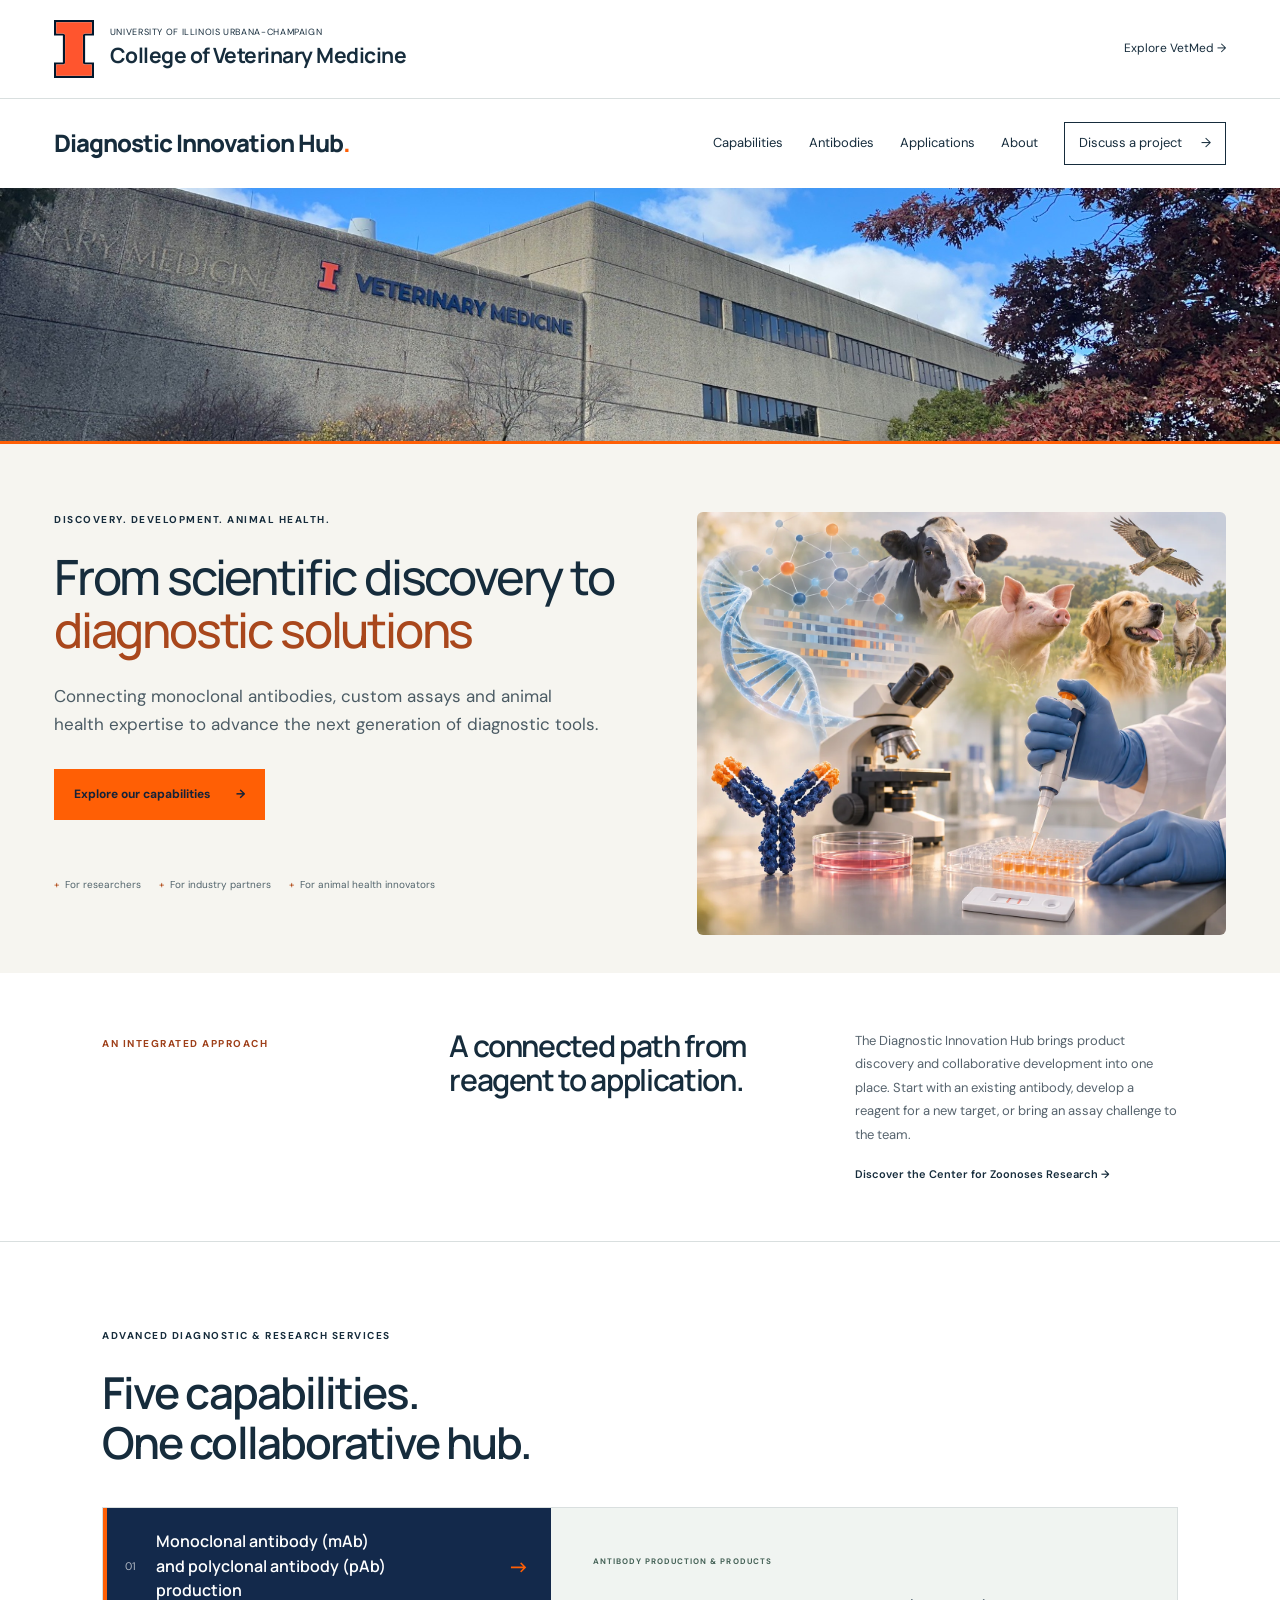
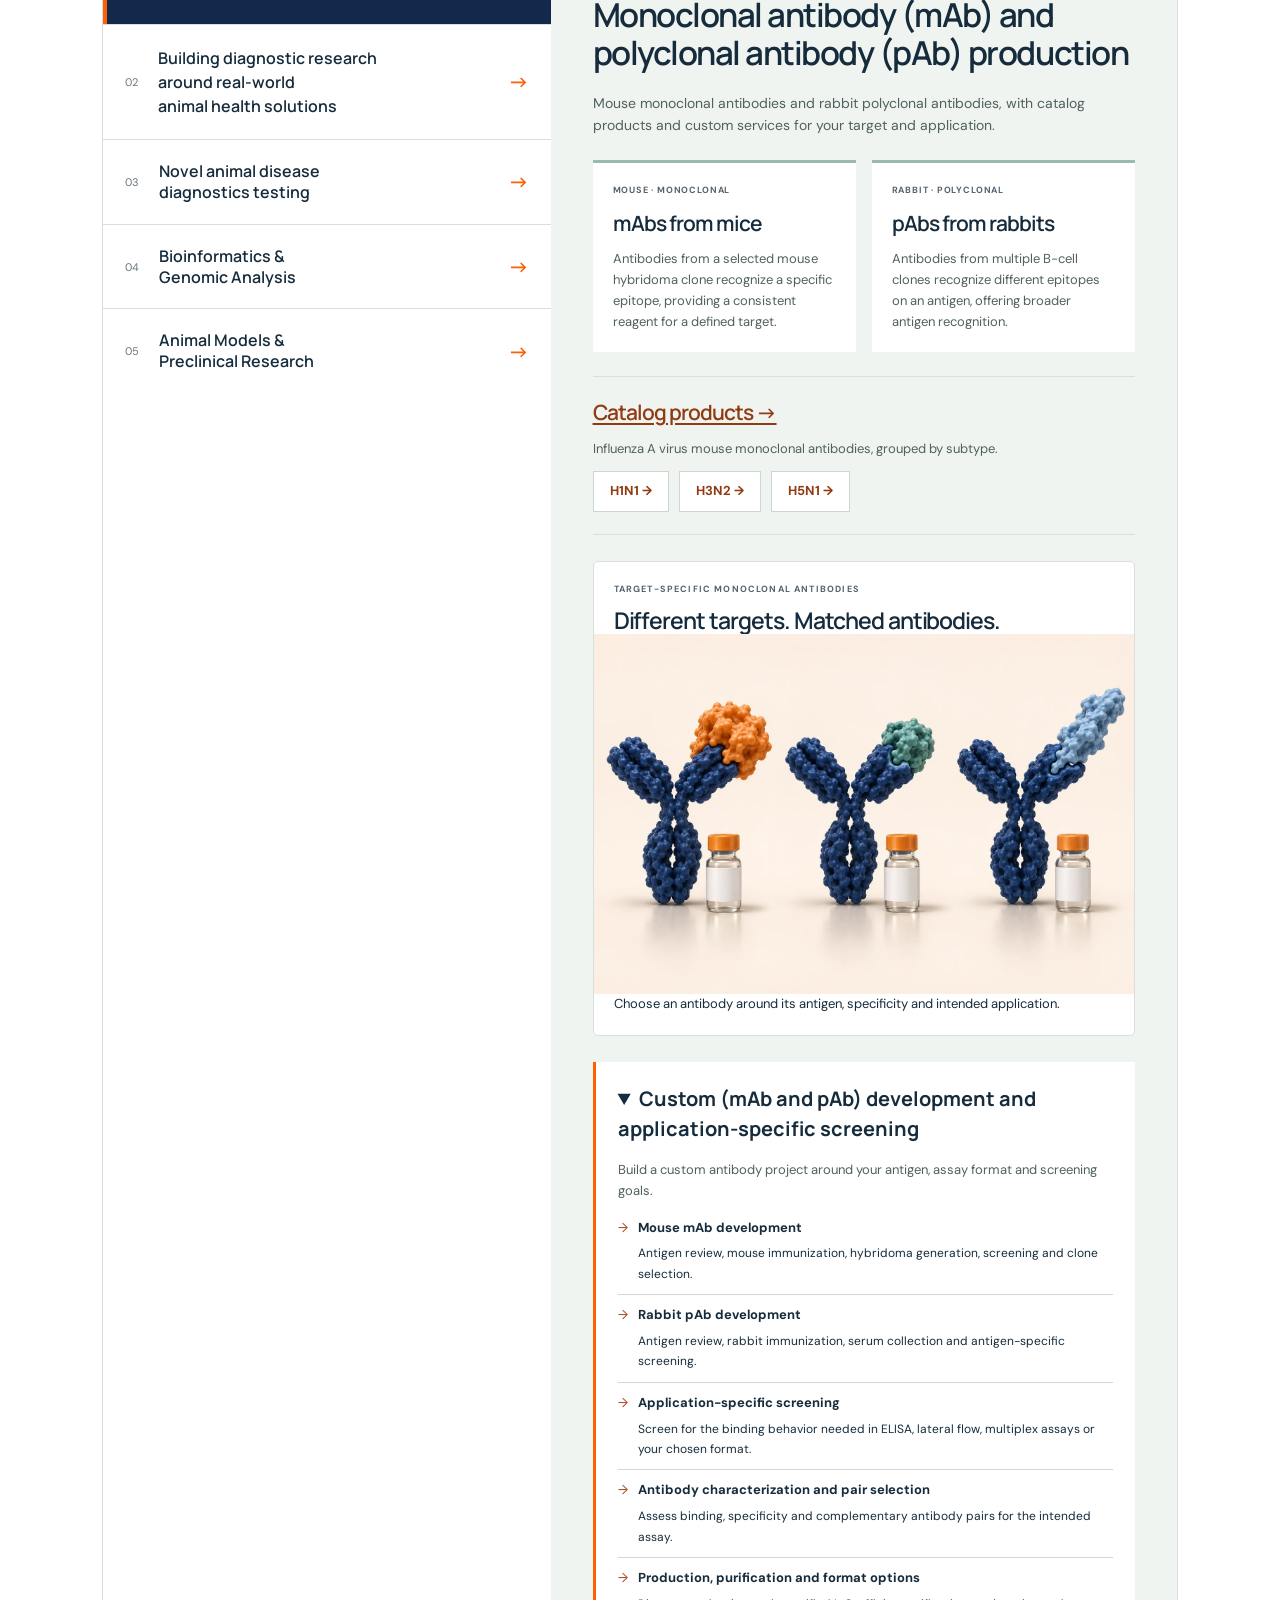
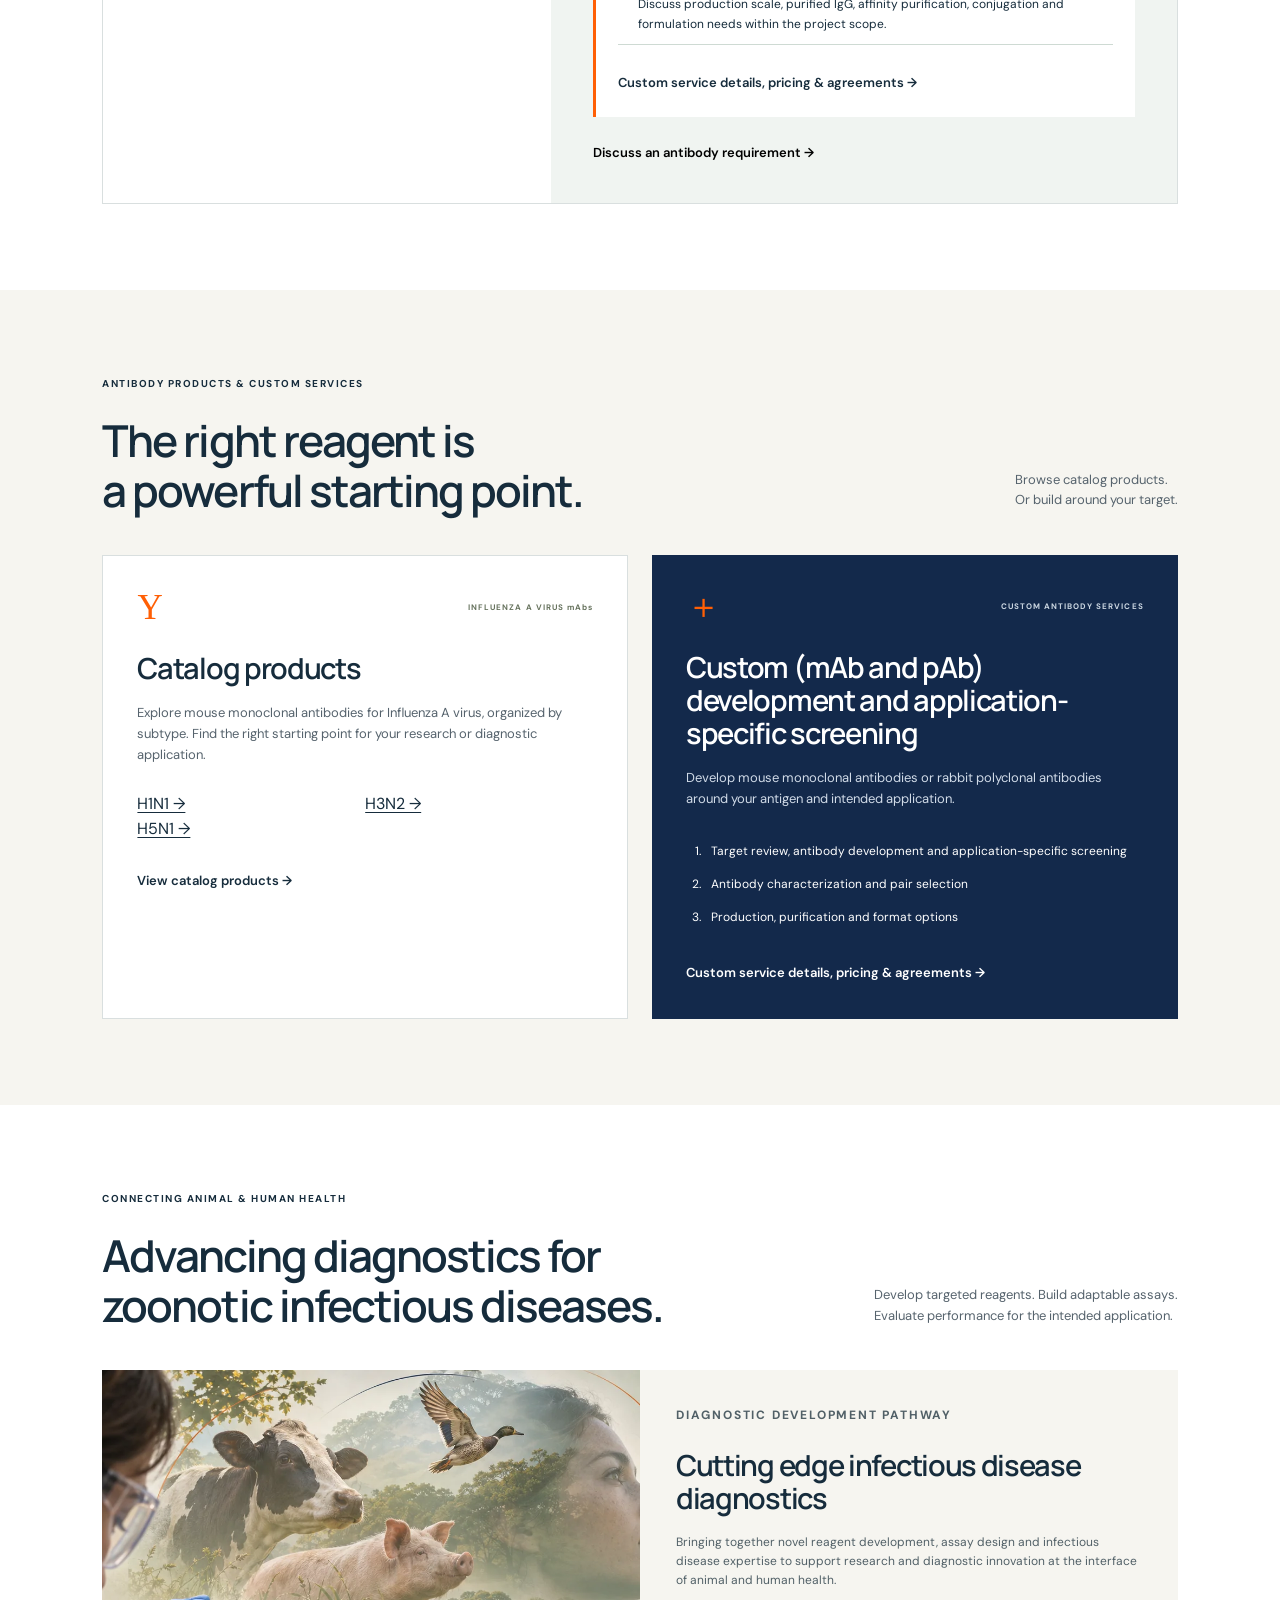
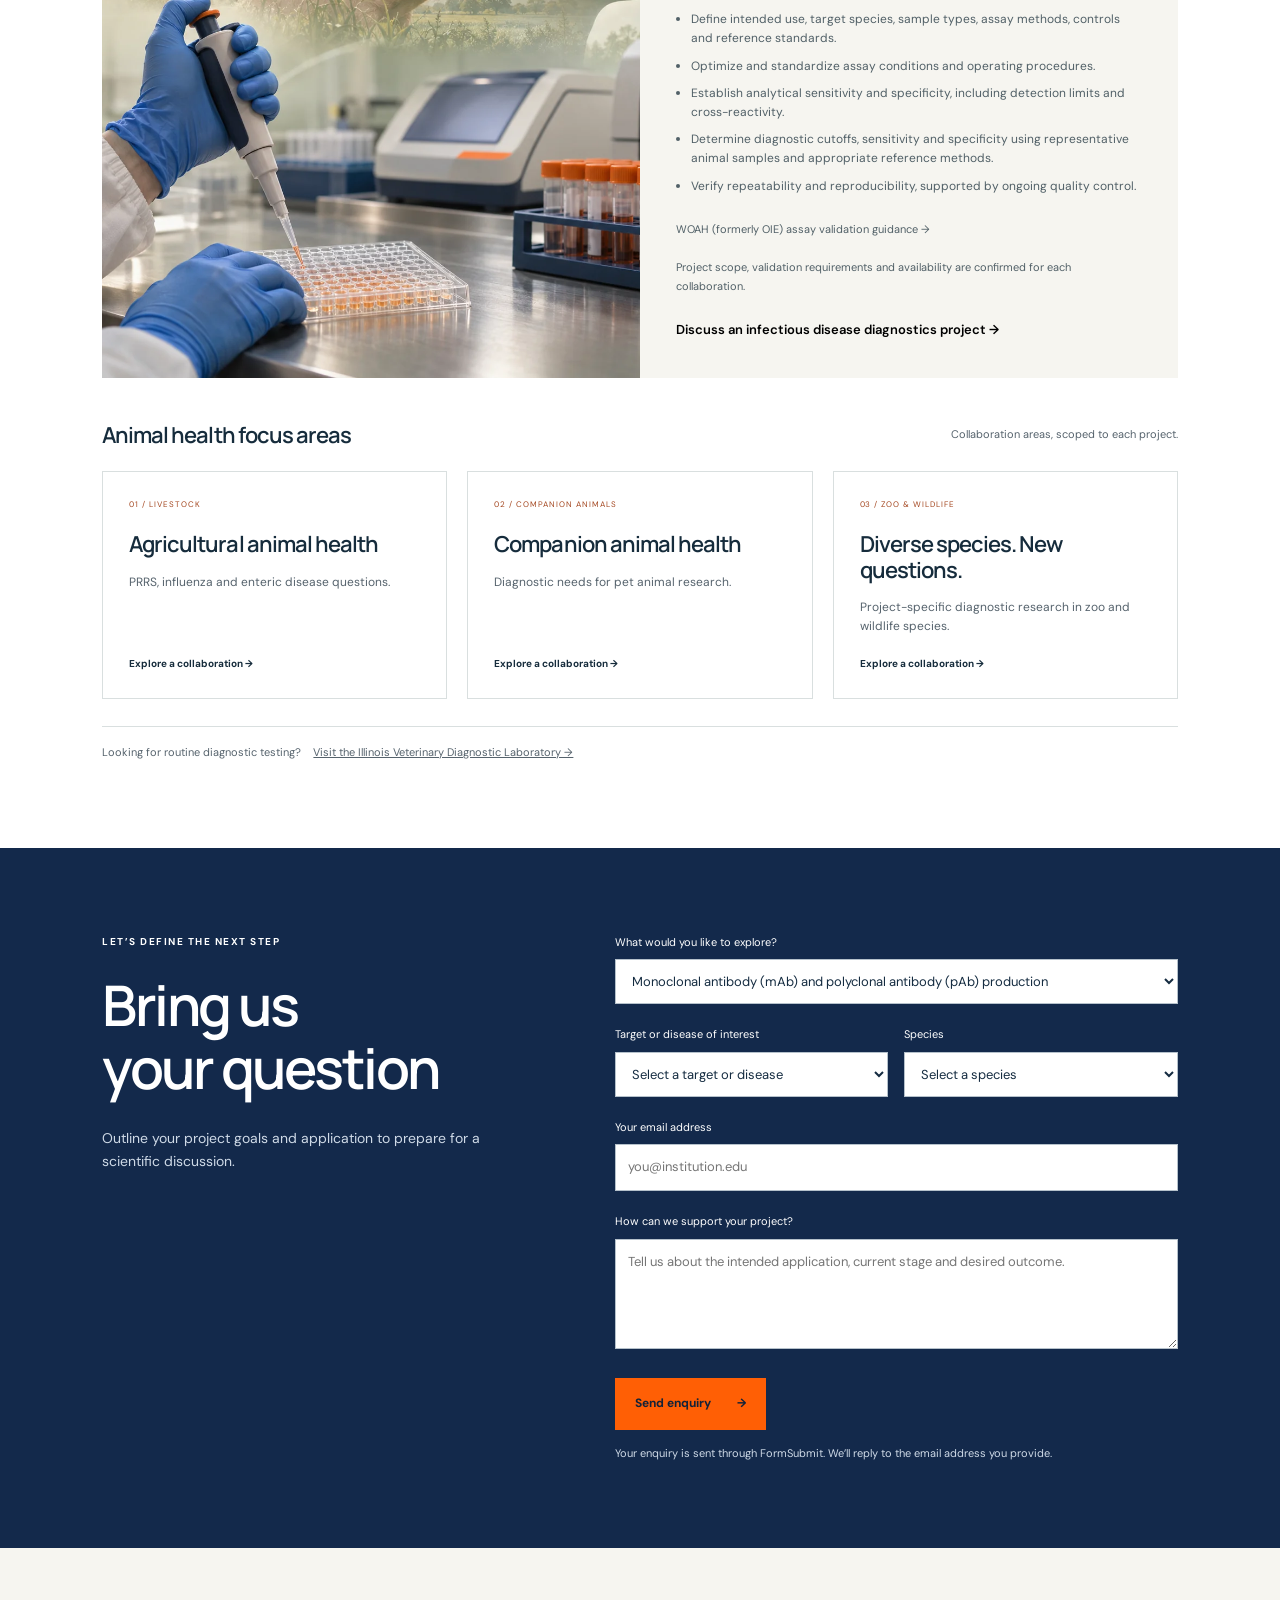
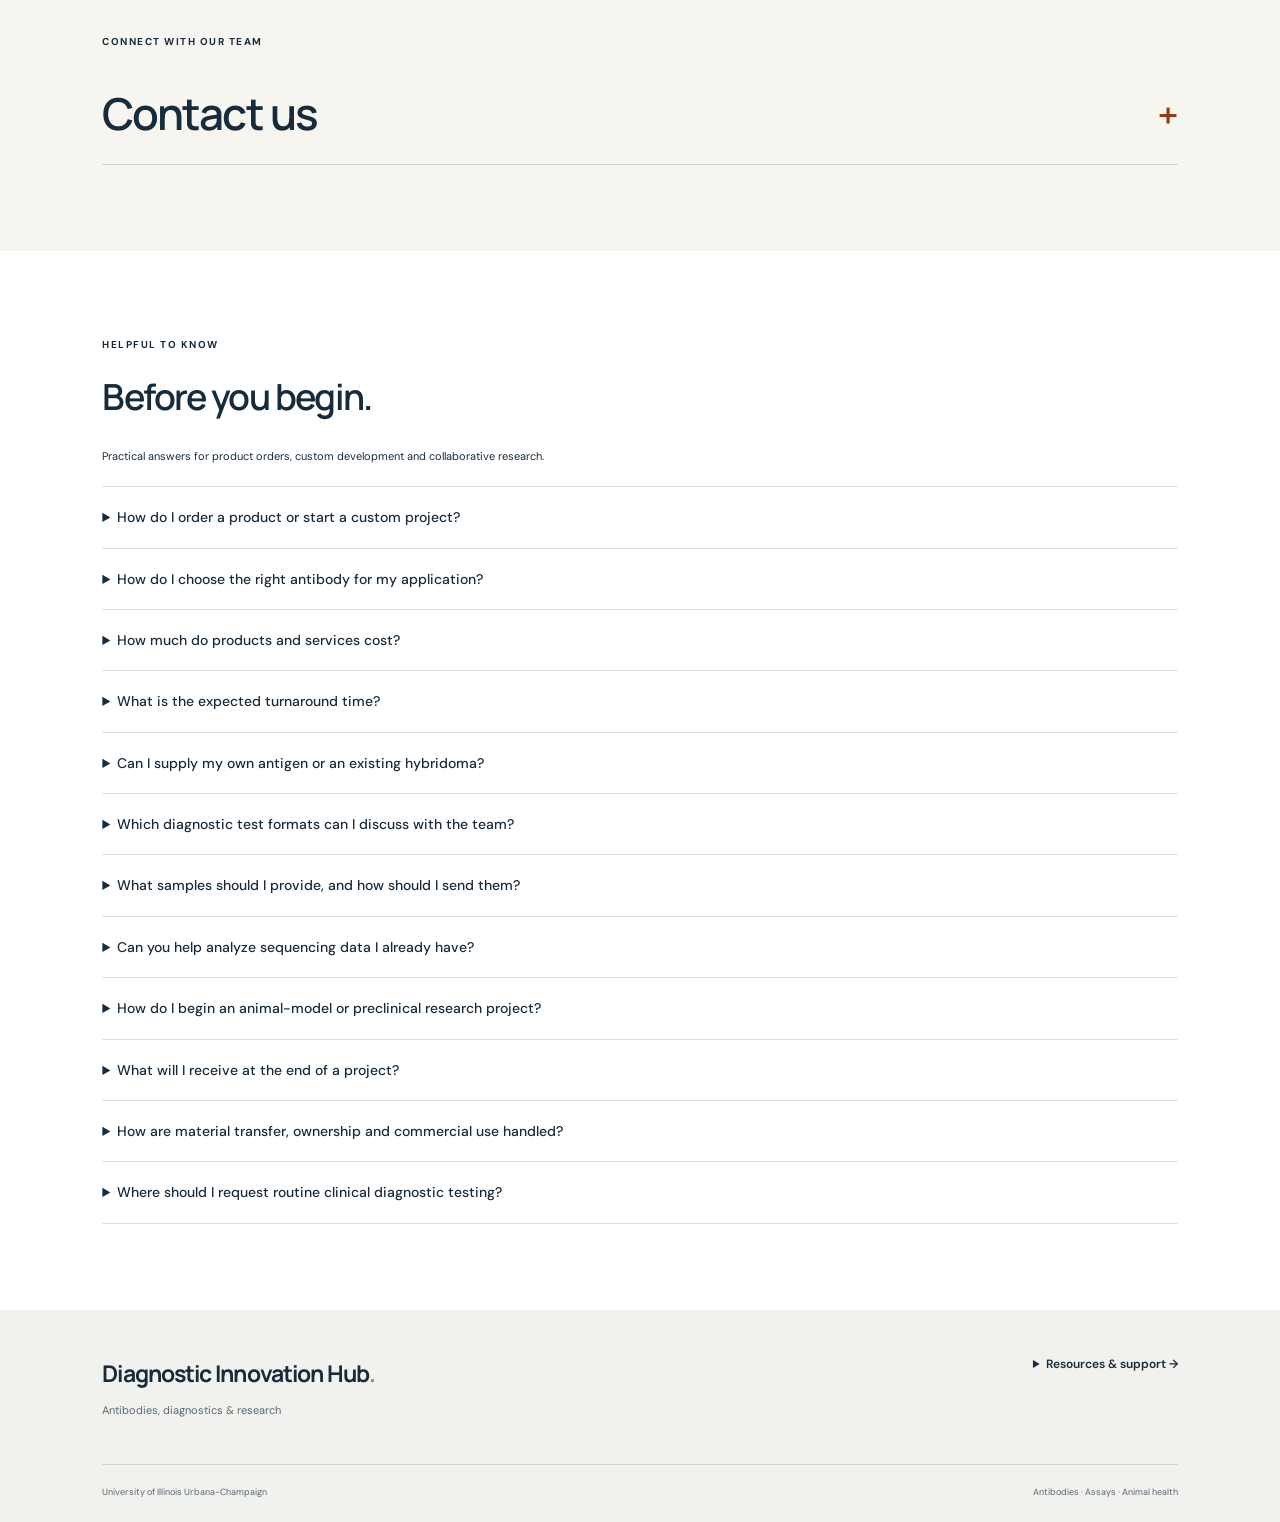
==== commit 042c91d1: "Remove period from main diagnostic solutions headline" ====
--- a/index.html
+++ b/index.html
@@ -15,7 +15,7 @@
 </header>
 <main id="main">
 <section class="hero">
-<div class="hero-copy"><p class="eyebrow">DISCOVERY. DEVELOPMENT. ANIMAL HEALTH.</p><h1 class="hero-headline"><span>From scientific discovery to</span><em>diagnostic solutions.</em></h1><p class="hero-description">Connecting monoclonal antibodies, custom assays and animal health expertise to advance the next generation of diagnostic tools.</p><div class="hero-actions"><a class="button primary" href="#capabilities">Explore our capabilities <span>→</span></a></div><div class="hero-foot"><span>For researchers</span><span>For industry partners</span><span>For animal health innovators</span></div></div>
+<div class="hero-copy"><p class="eyebrow">DISCOVERY. DEVELOPMENT. ANIMAL HEALTH.</p><h1 class="hero-headline"><span>From scientific discovery to</span><em>diagnostic solutions</em></h1><p class="hero-description">Connecting monoclonal antibodies, custom assays and animal health expertise to advance the next generation of diagnostic tools.</p><div class="hero-actions"><a class="button primary" href="#capabilities">Explore our capabilities <span>→</span></a></div><div class="hero-foot"><span>For researchers</span><span>For industry partners</span><span>For animal health innovators</span></div></div>
 <figure class="hero-science hero-artwork"><img src="assets/diagnostic-hub-hero-v5.webp" alt="Scientific illustration connecting antibodies, lateral flow tests, assay development, genomics and preclinical research with livestock, a dog, a cat and birds against a natural pasture, woodland and wetland backdrop." width="1402" height="1122" fetchpriority="high" decoding="async"></figure>
 </section>
 <section class="intro band" id="about"><p class="eyebrow">AN INTEGRATED APPROACH</p><div><h2>A connected path from<br>reagent to application.</h2><p>The Diagnostic Innovation Hub brings product discovery and collaborative development into one place. Start with an existing antibody, develop a reagent for a new target, or bring an assay challenge to the team.</p><a class="text-link" href="https://vetmed.illinois.edu/research/czr/">Discover the Center for Zoonoses Research →</a></div></section>
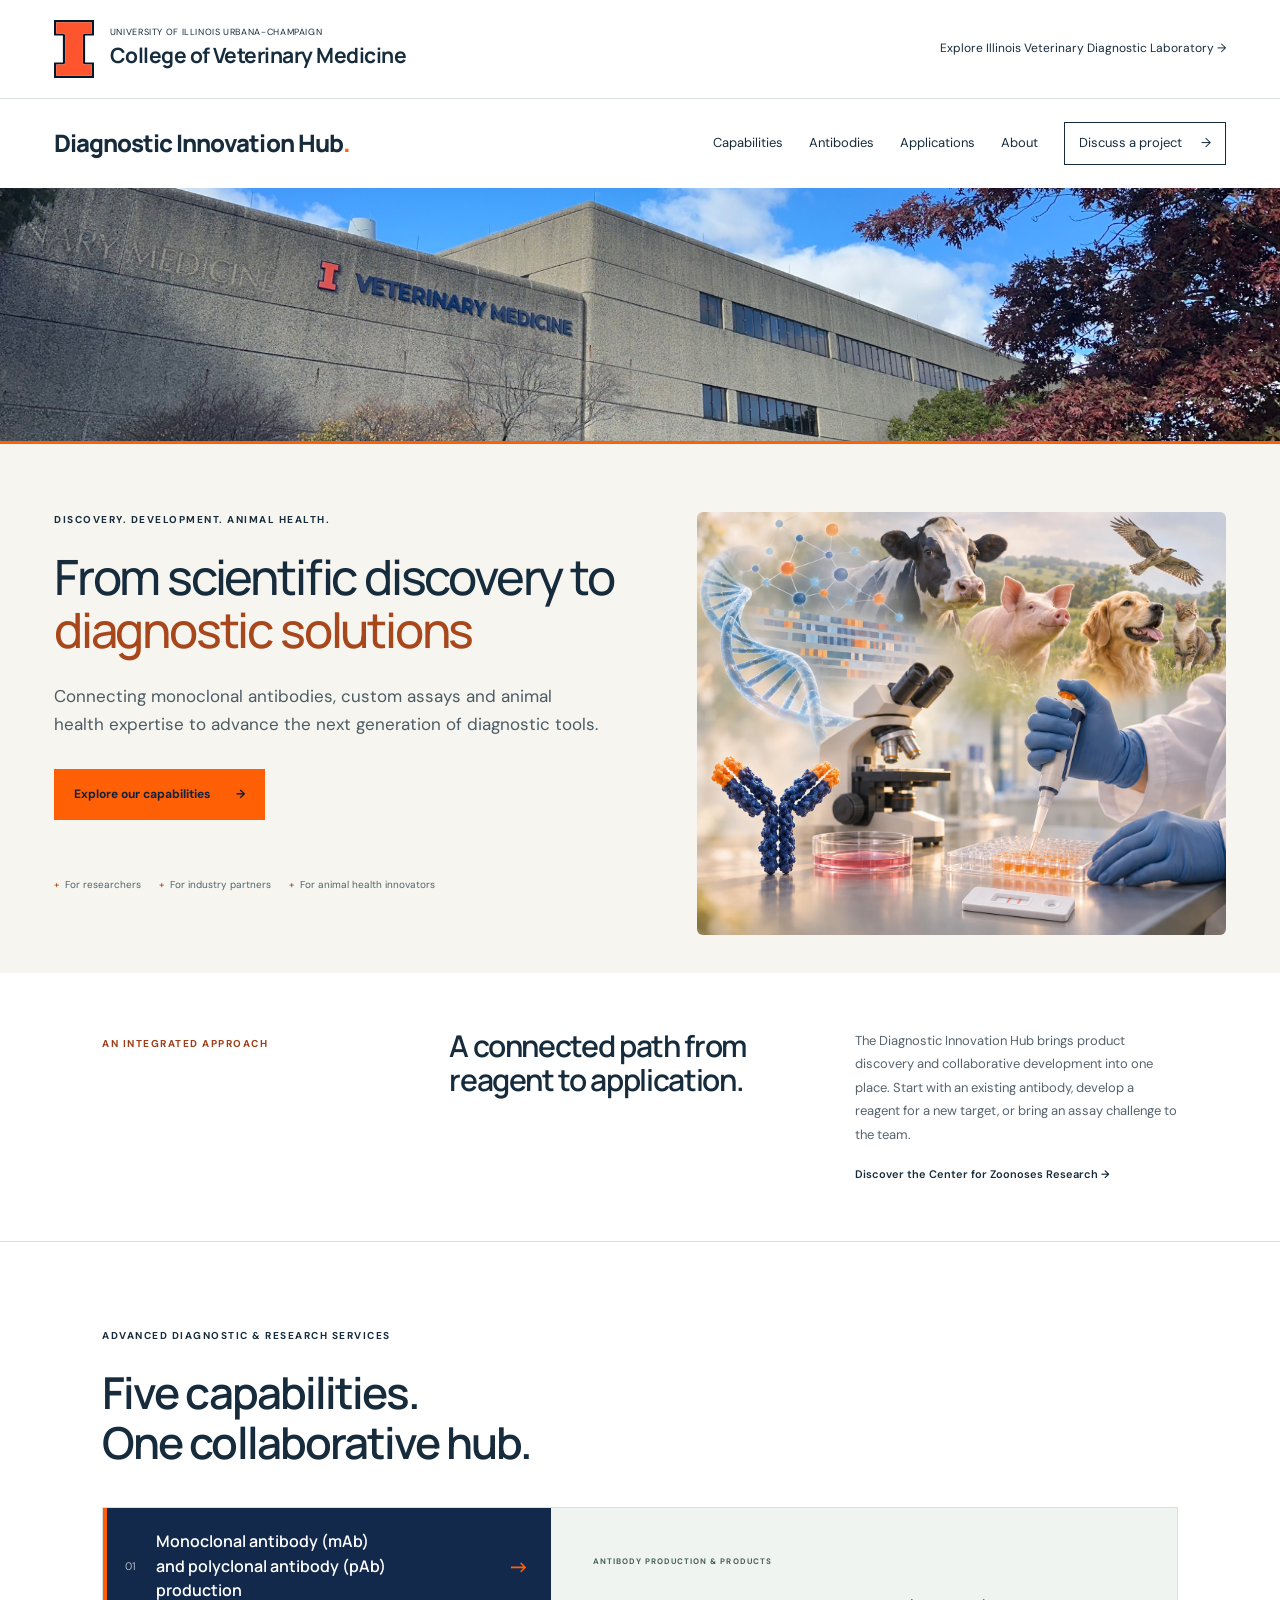
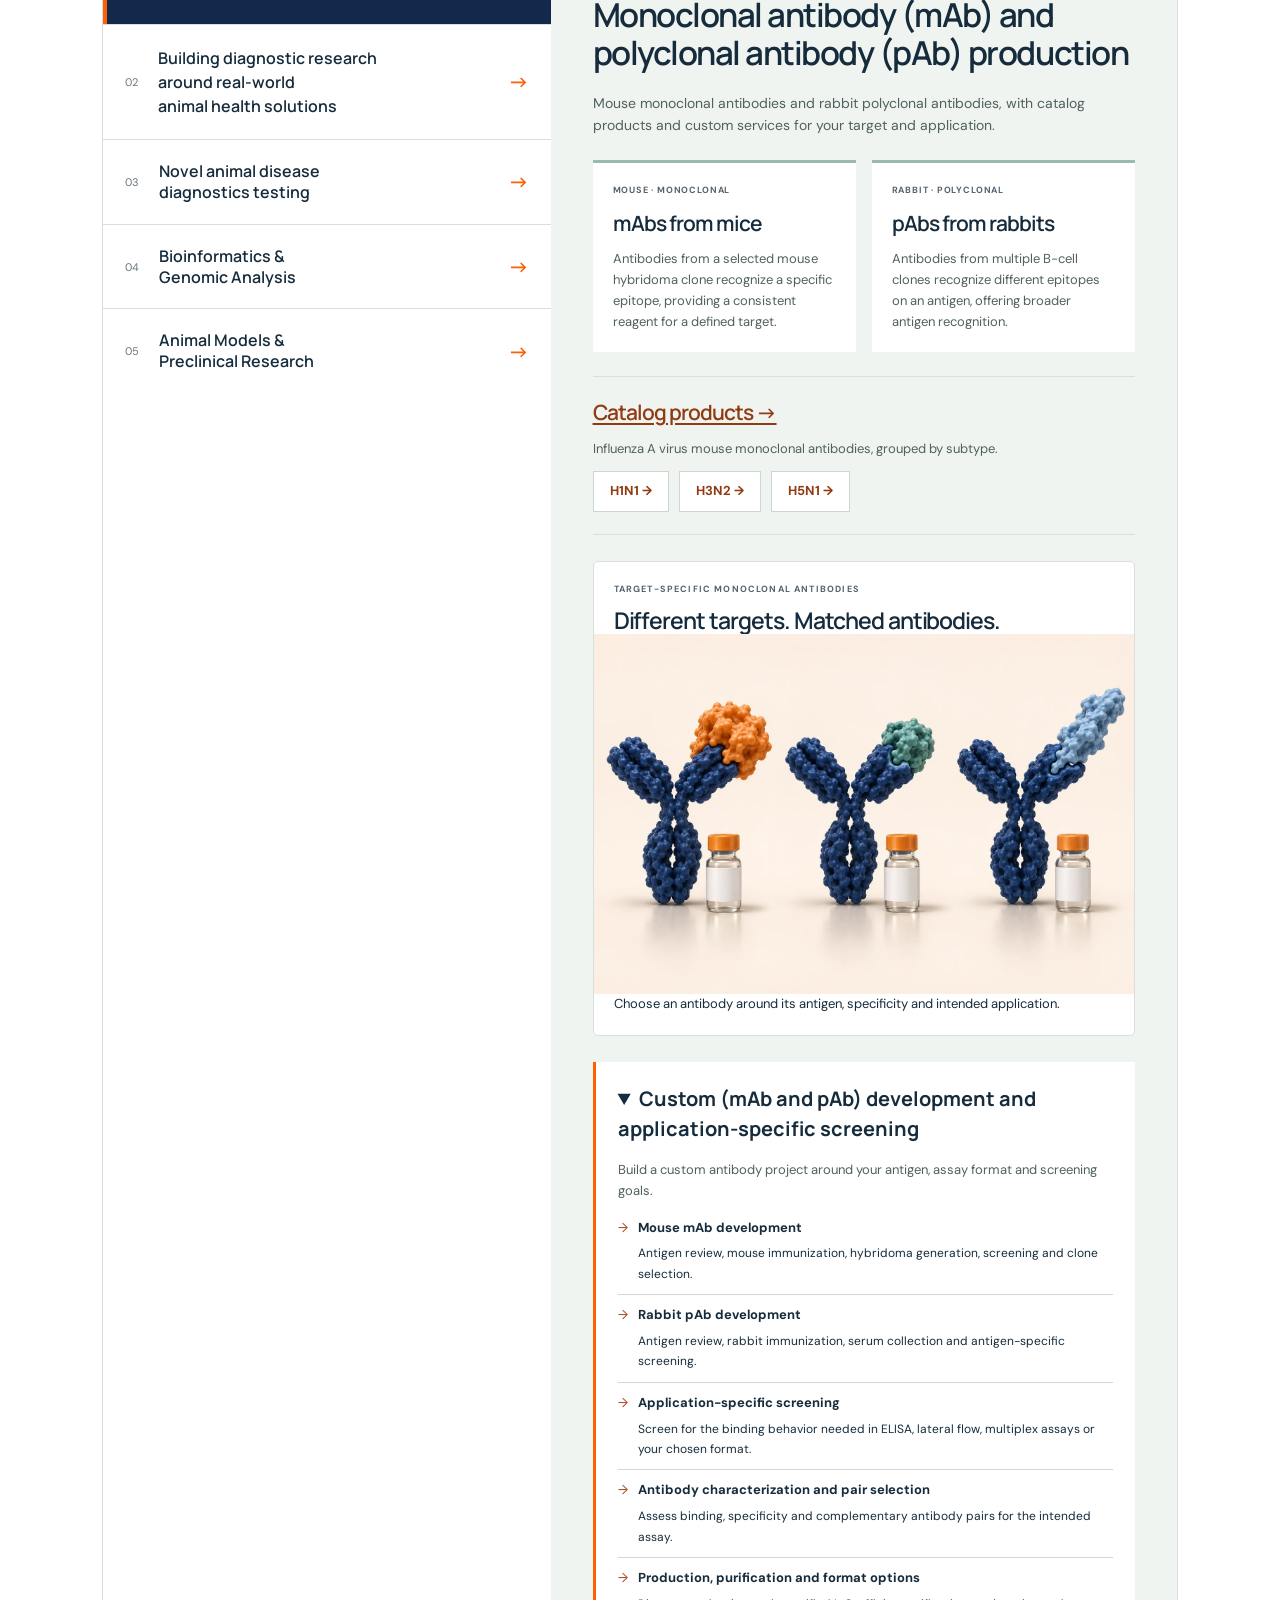
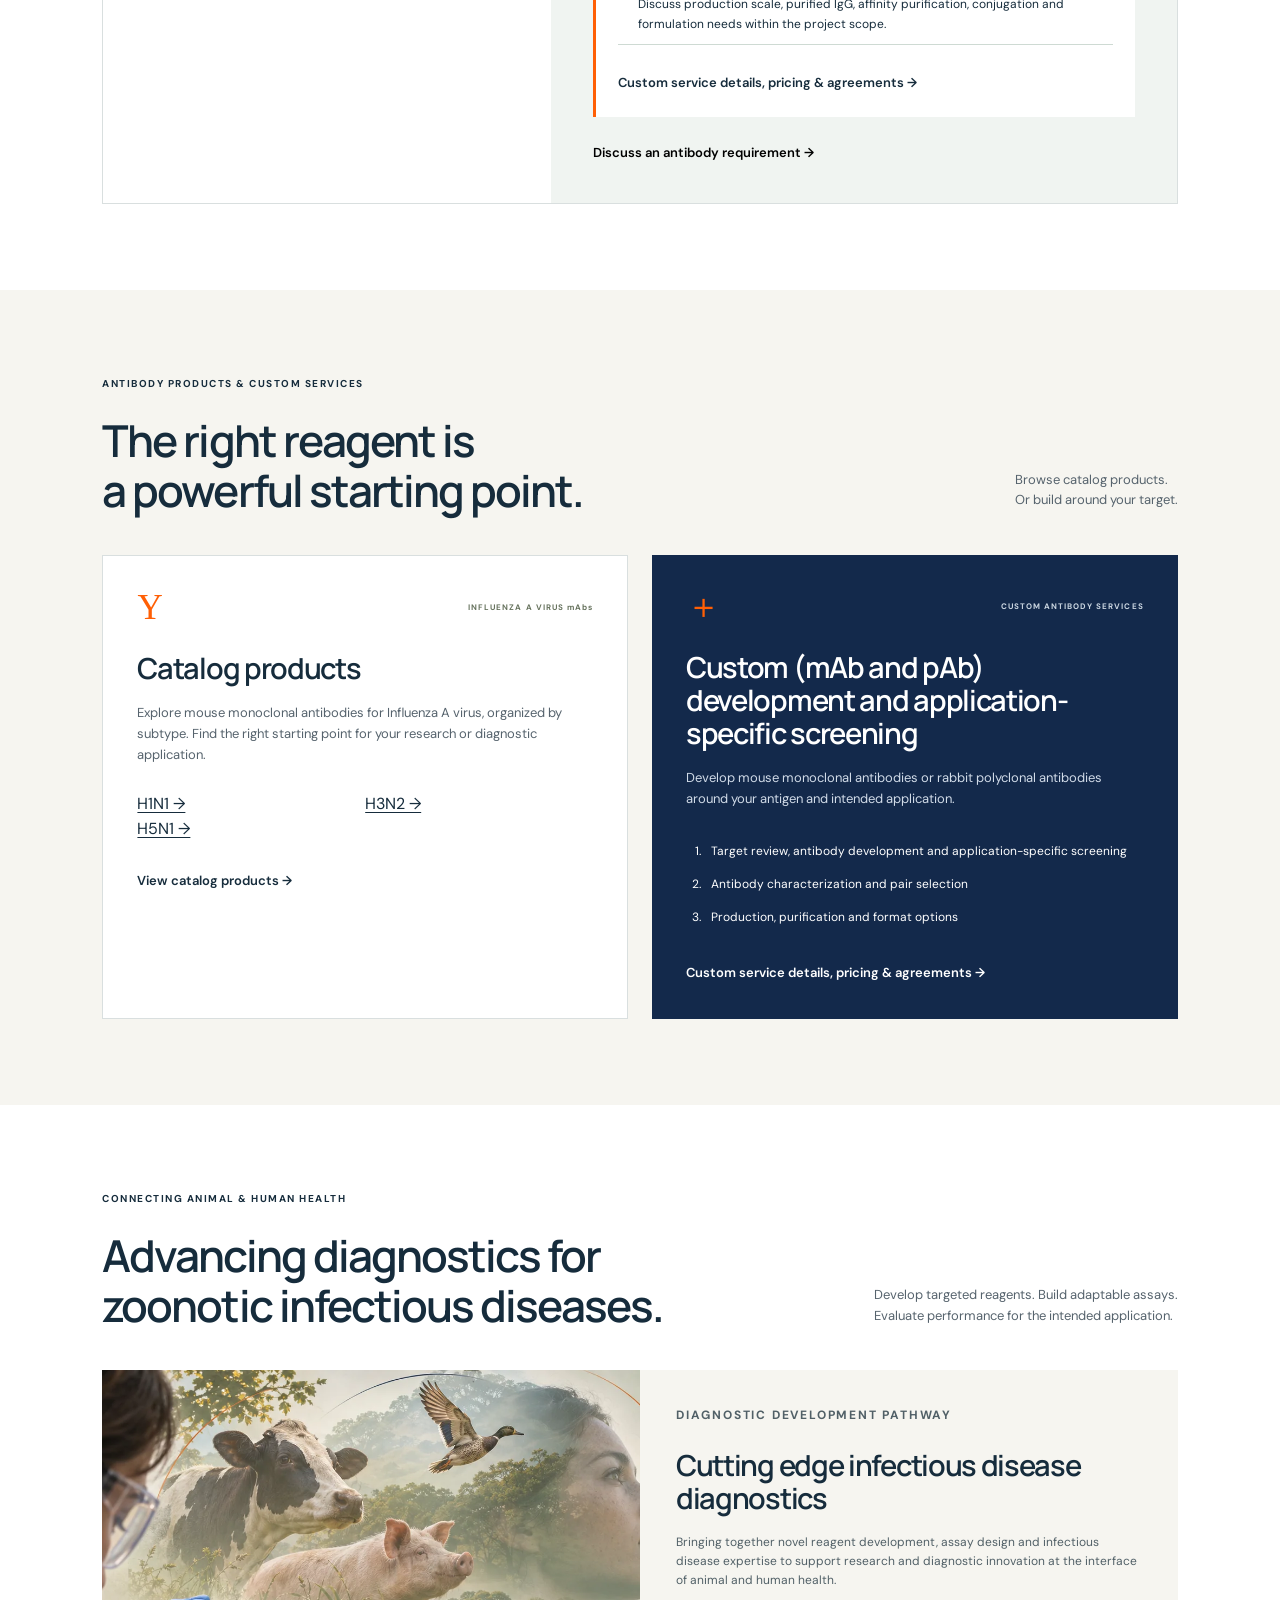
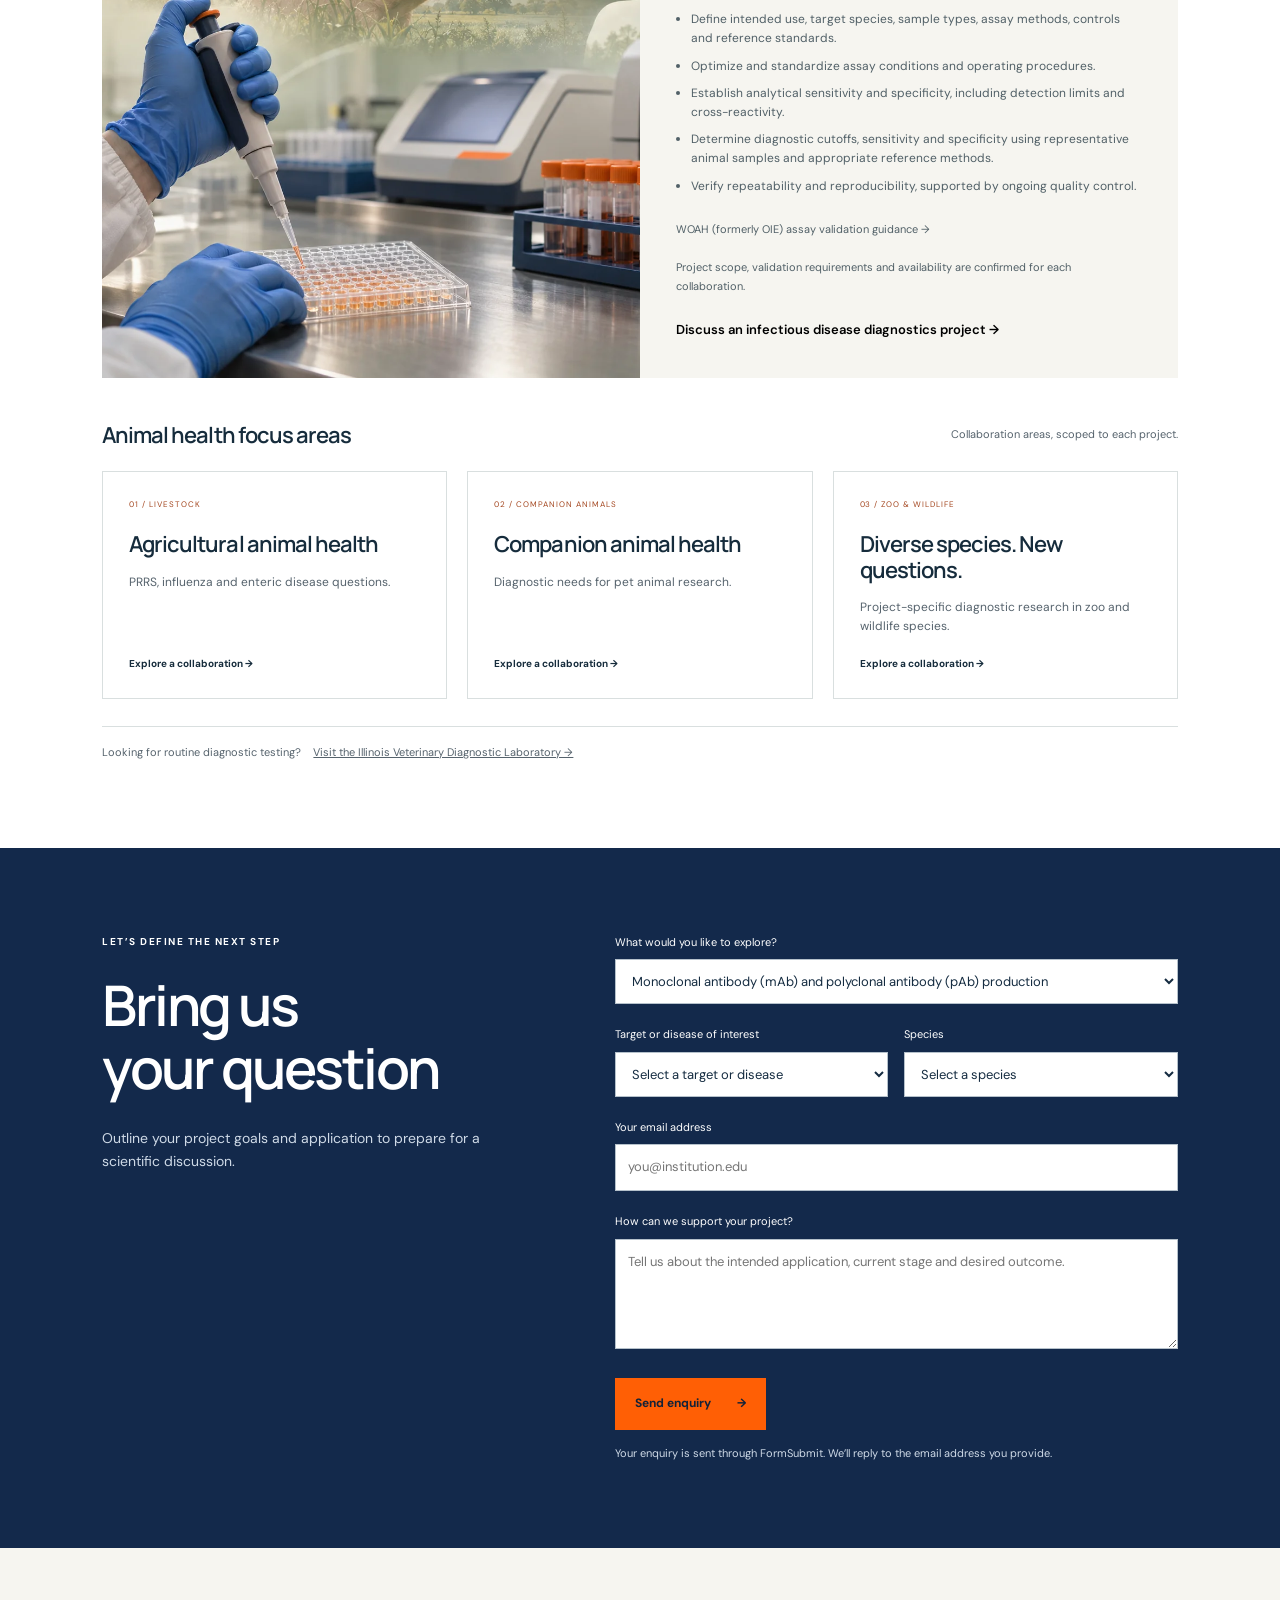
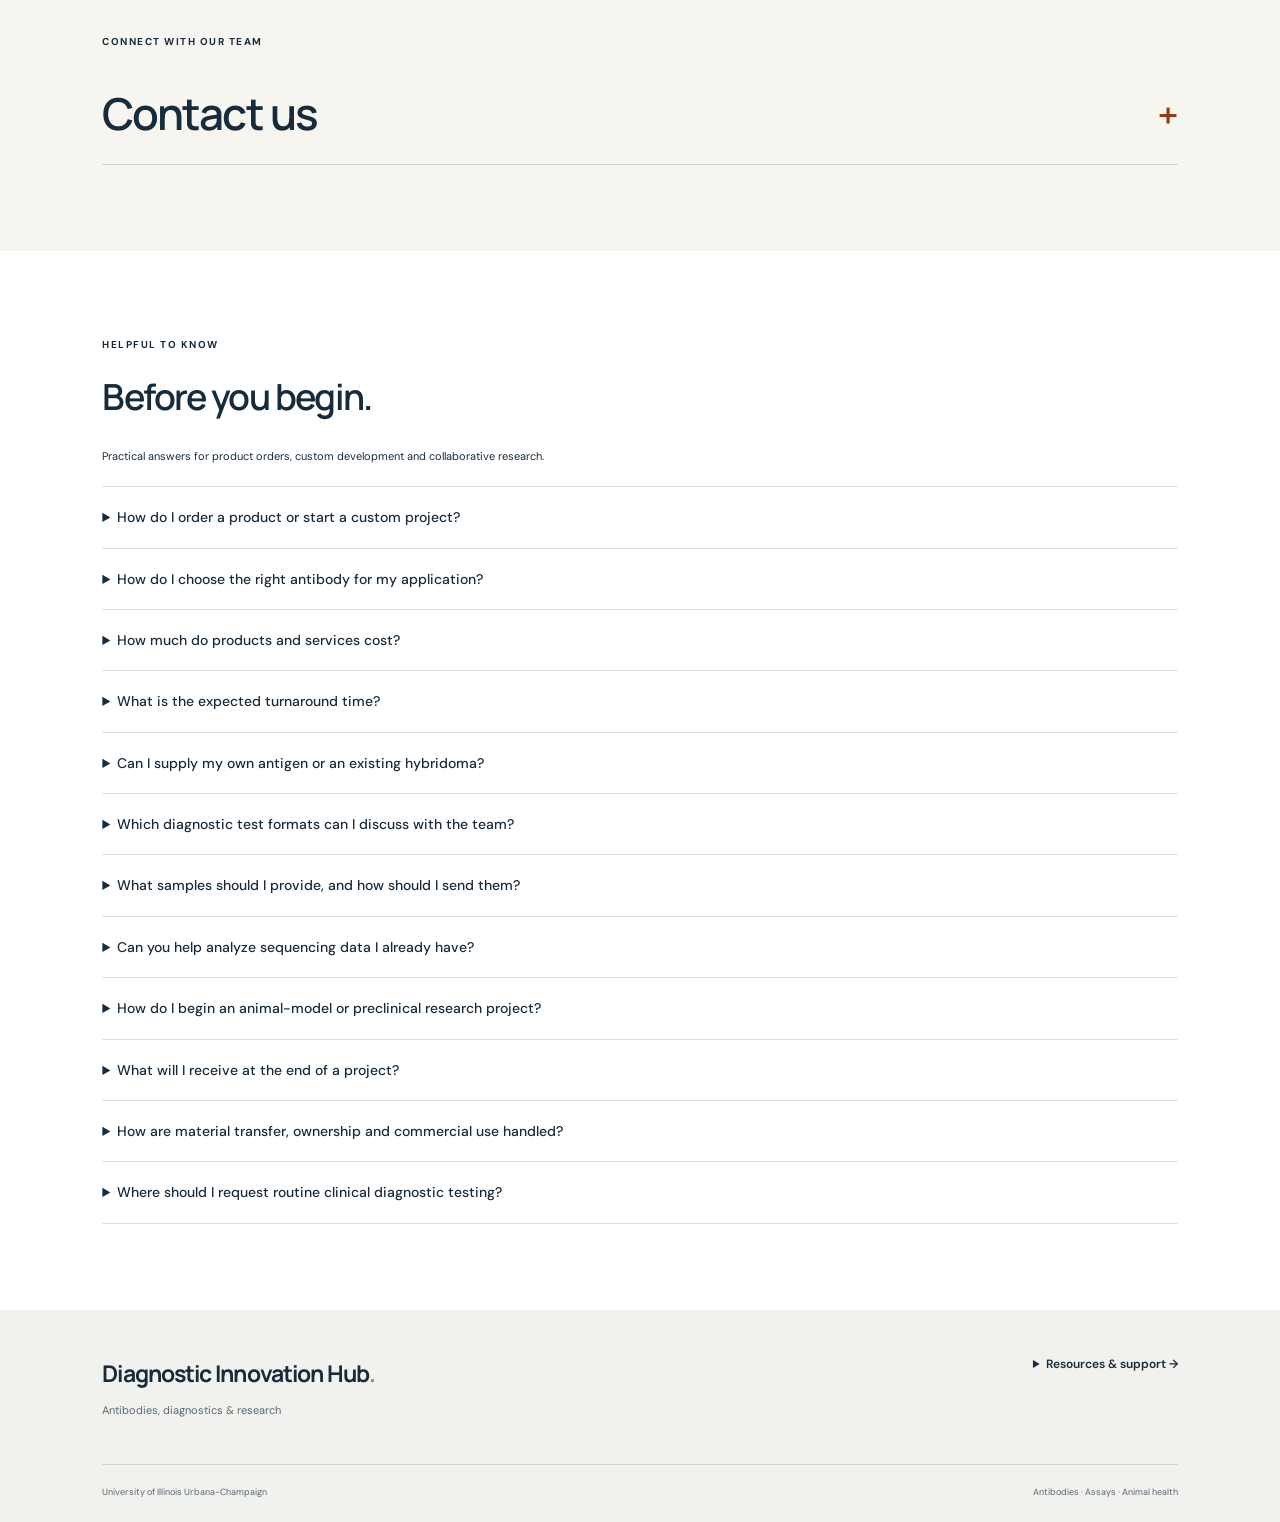
==== commit 762b9043: "Point header exploration link to Illinois Veterinary Diagnostic Laboratory" ====
--- a/index.html
+++ b/index.html
@@ -9,7 +9,7 @@
 <body>
 <a class="skip" href="#main">Skip to main content</a>
 <header>
-<div class="institution"><a href="https://vetmed.illinois.edu/" class="college"><img class="university-mark" src="assets/illinois-block-i.svg" alt="" width="25" height="36"><span>UNIVERSITY OF ILLINOIS URBANA-CHAMPAIGN<strong>College of Veterinary Medicine</strong></span></a><a class="parent-link" href="https://vetmed.illinois.edu/">Explore VetMed →</a></div>
+<div class="institution"><a href="https://vetmed.illinois.edu/" class="college"><img class="university-mark" src="assets/illinois-block-i.svg" alt="" width="25" height="36"><span>UNIVERSITY OF ILLINOIS URBANA-CHAMPAIGN<strong>College of Veterinary Medicine</strong></span></a><a class="parent-link" href="https://vdl.vetmed.illinois.edu/">Explore Illinois Veterinary Diagnostic Laboratory →</a></div>
 <div class="navigation"><a href="#" class="site-name">Diagnostic Innovation Hub<span class="orange-dot">.</span></a><button class="menu-button" aria-label="Toggle navigation" aria-expanded="false">☰</button><nav aria-label="Hub navigation"><a href="#capabilities">Capabilities</a><a href="#antibodies">Antibodies</a><a href="#applications">Applications</a><a href="#about">About</a><a class="nav-cta" href="#connect">Discuss a project <span>→</span></a></nav></div>
 <div class="campus-header-image"><img src="assets/vetmed-building-header.jpg" alt="College of Veterinary Medicine building at the University of Illinois Urbana-Champaign, beneath a blue sky and beside autumn trees." width="2048" height="1536" fetchpriority="high" decoding="async"></div>
 </header>
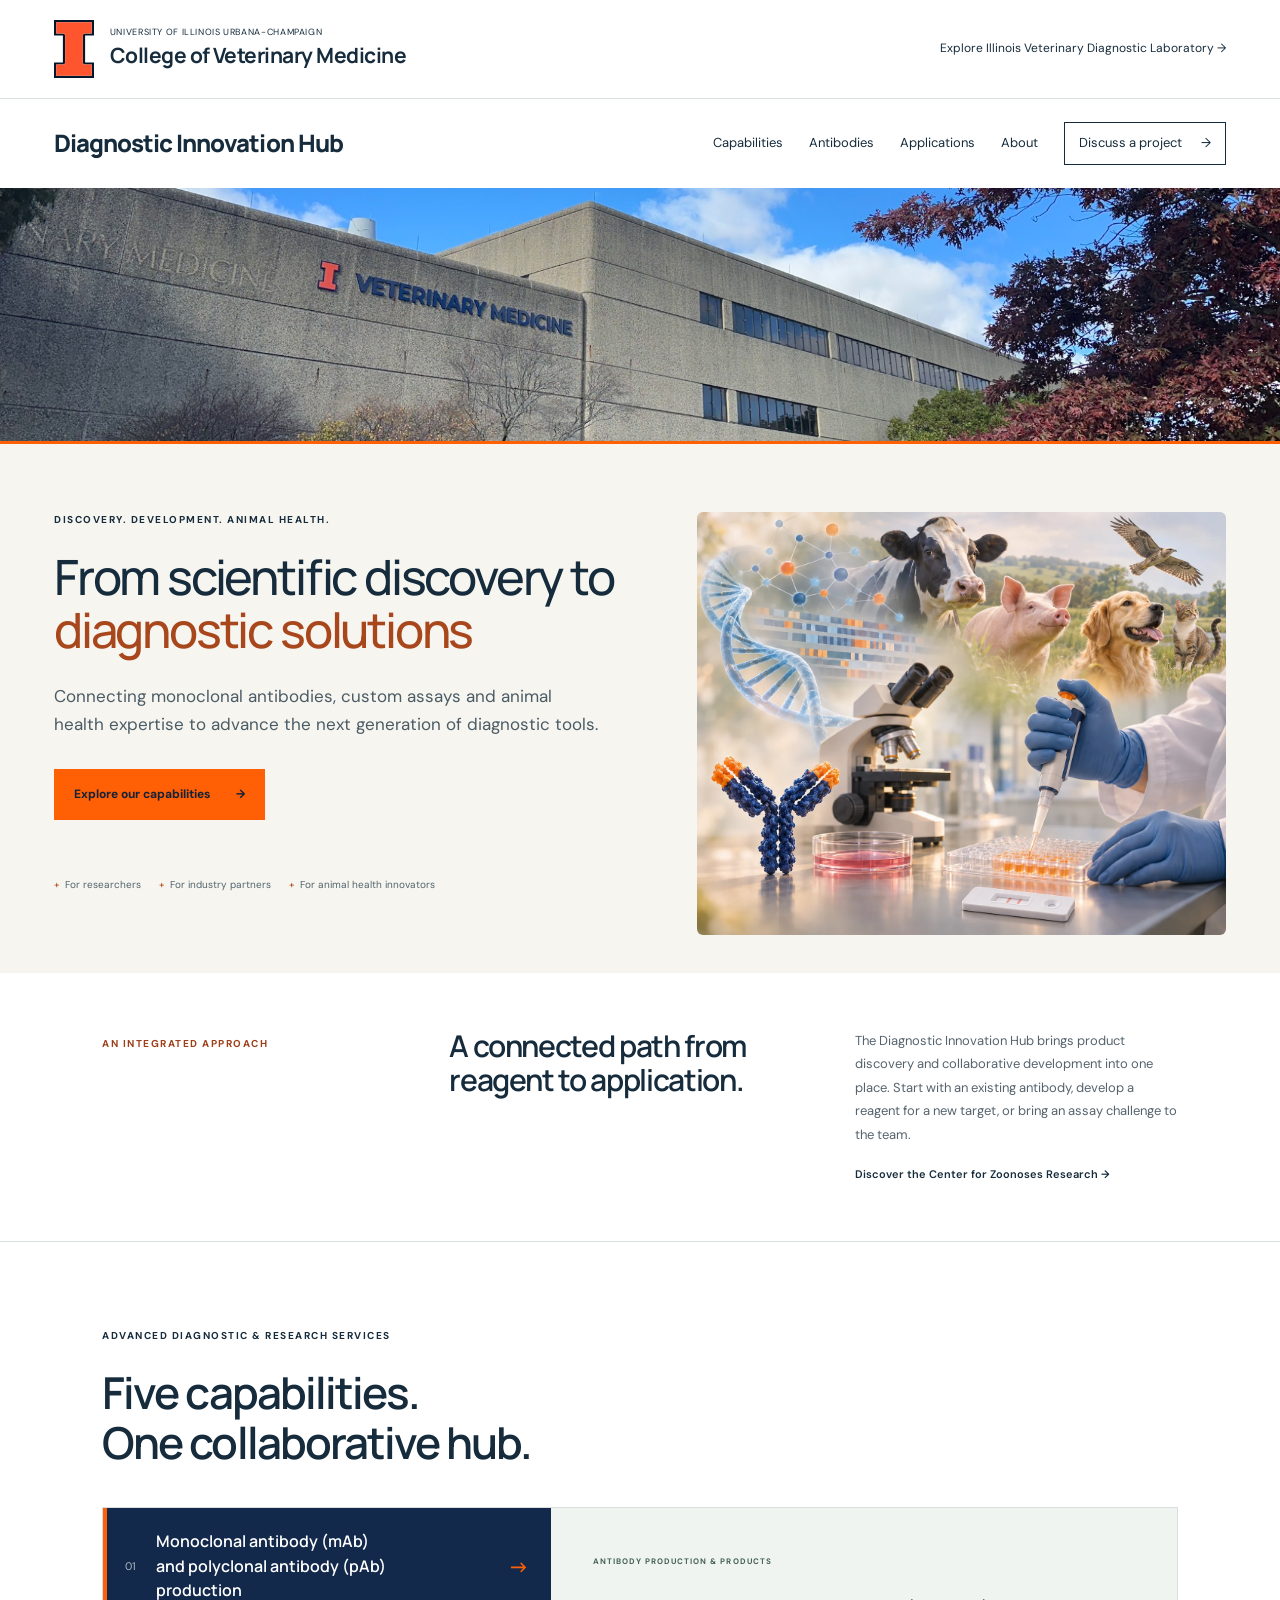
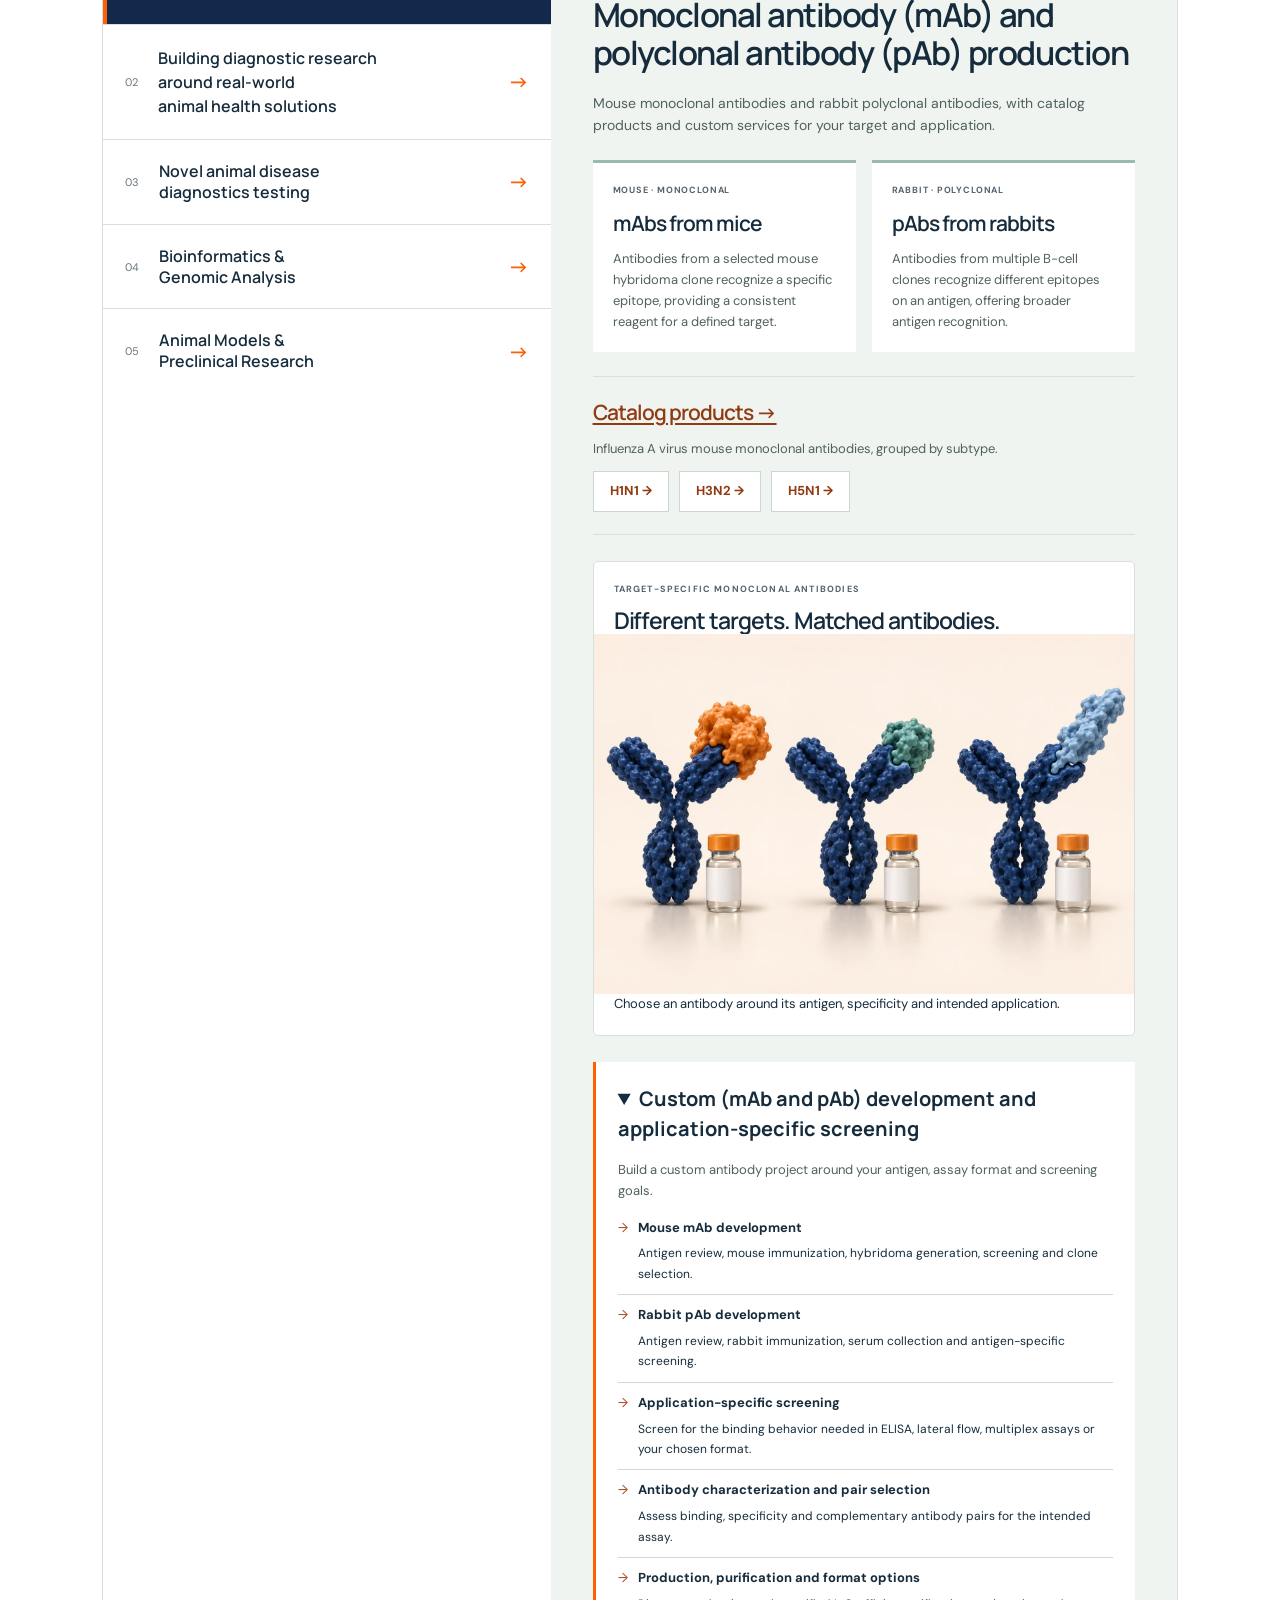
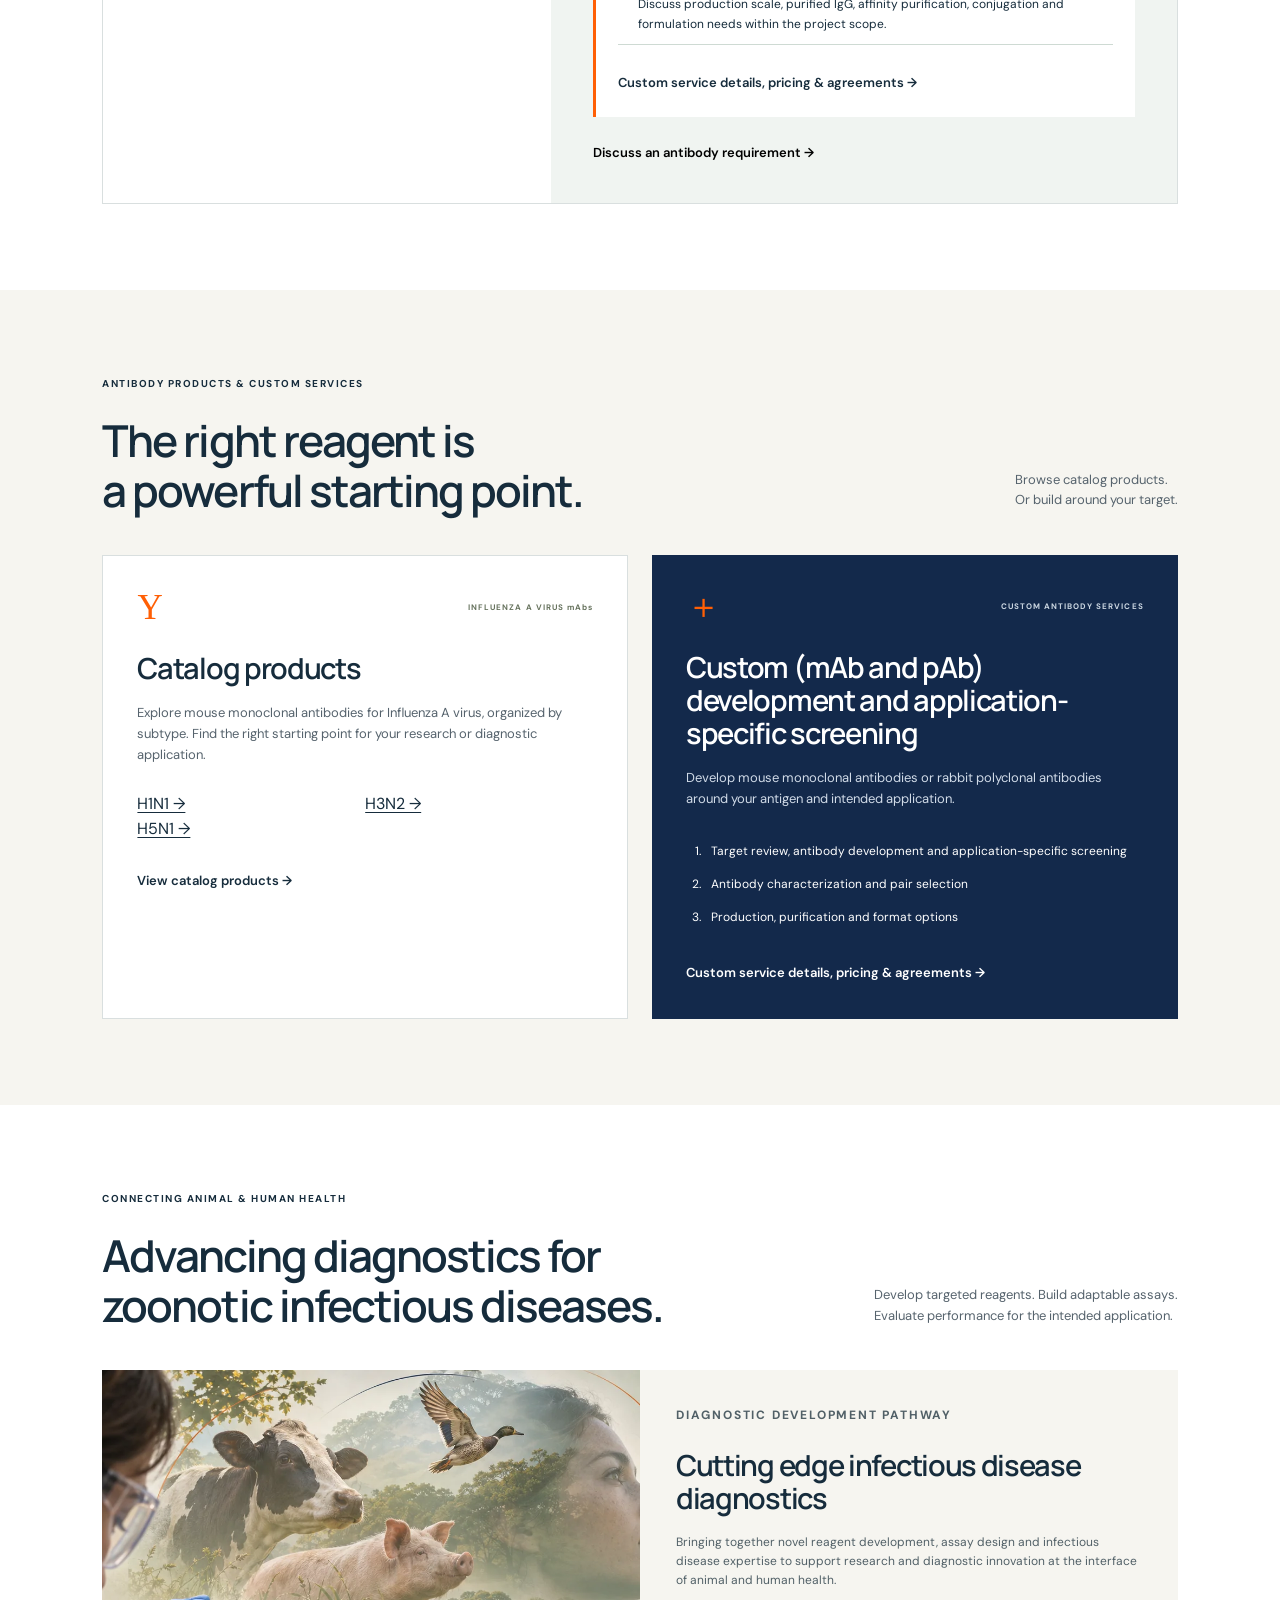
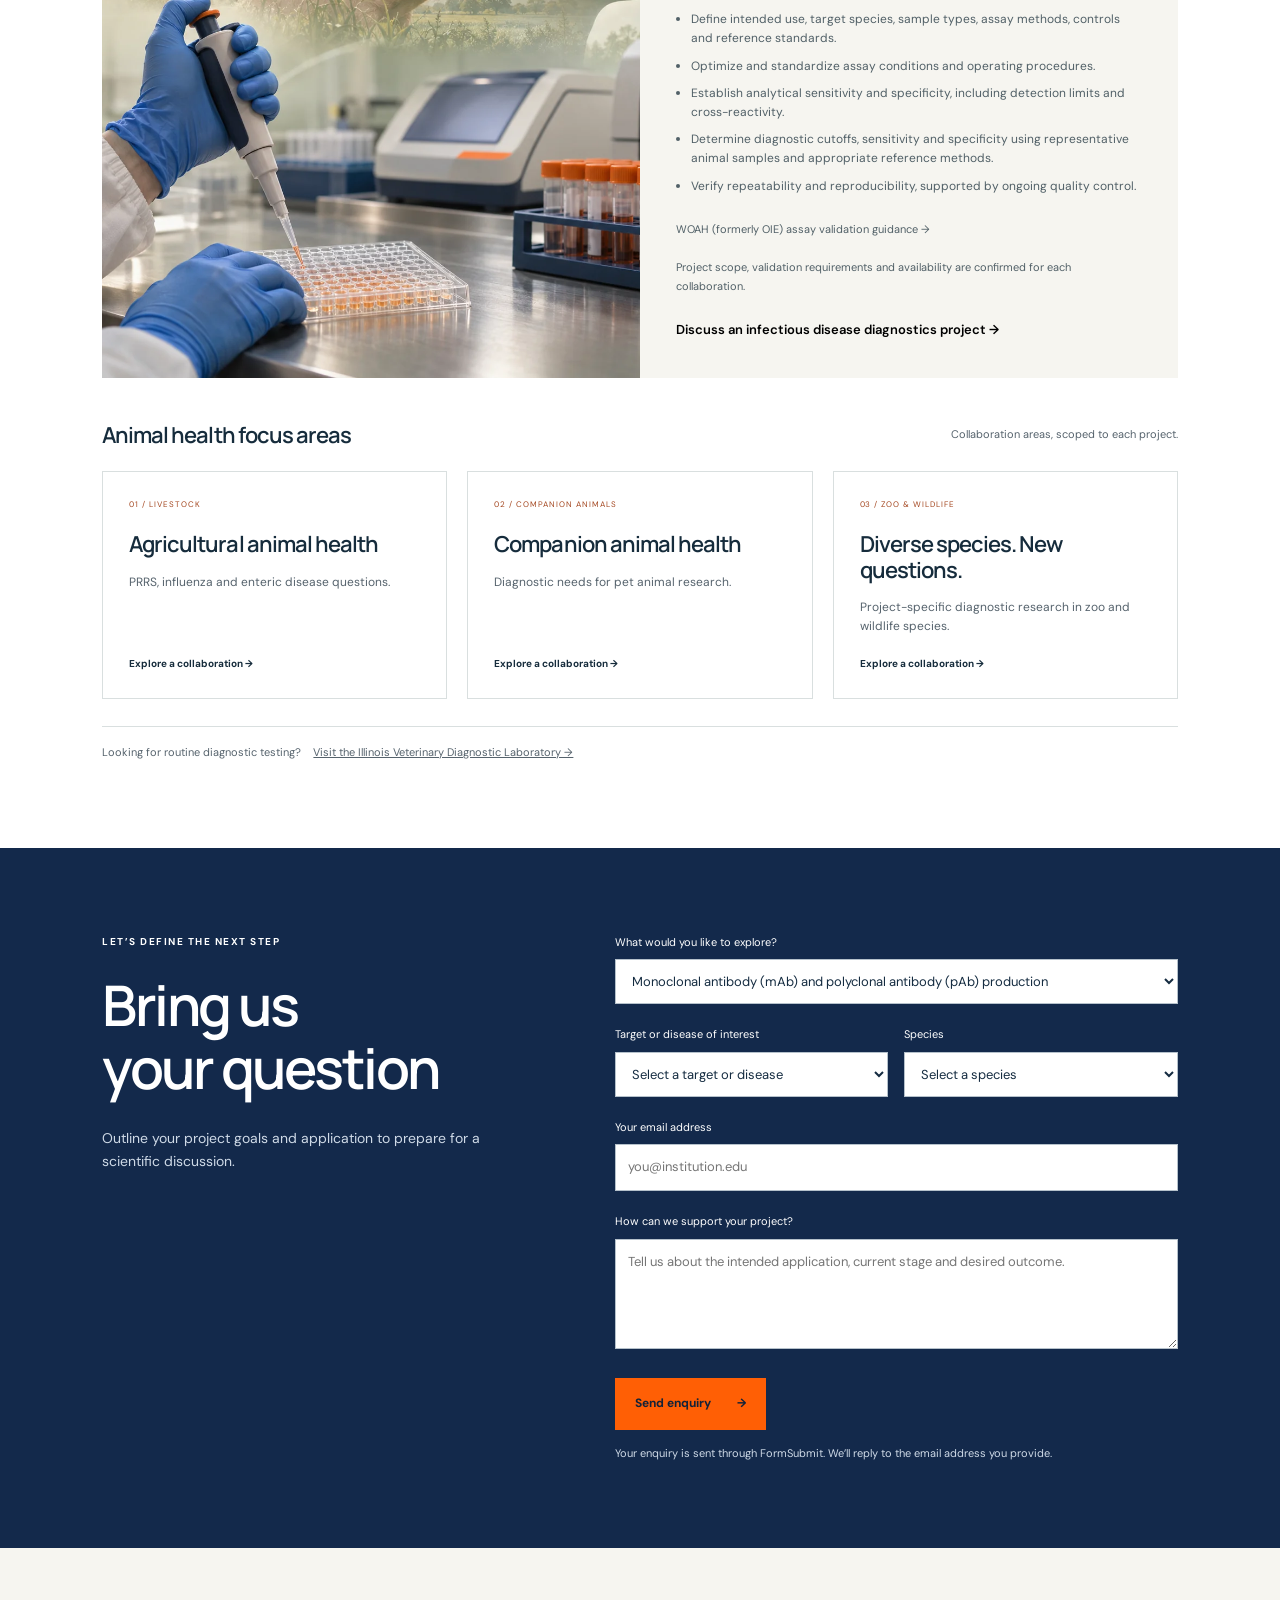
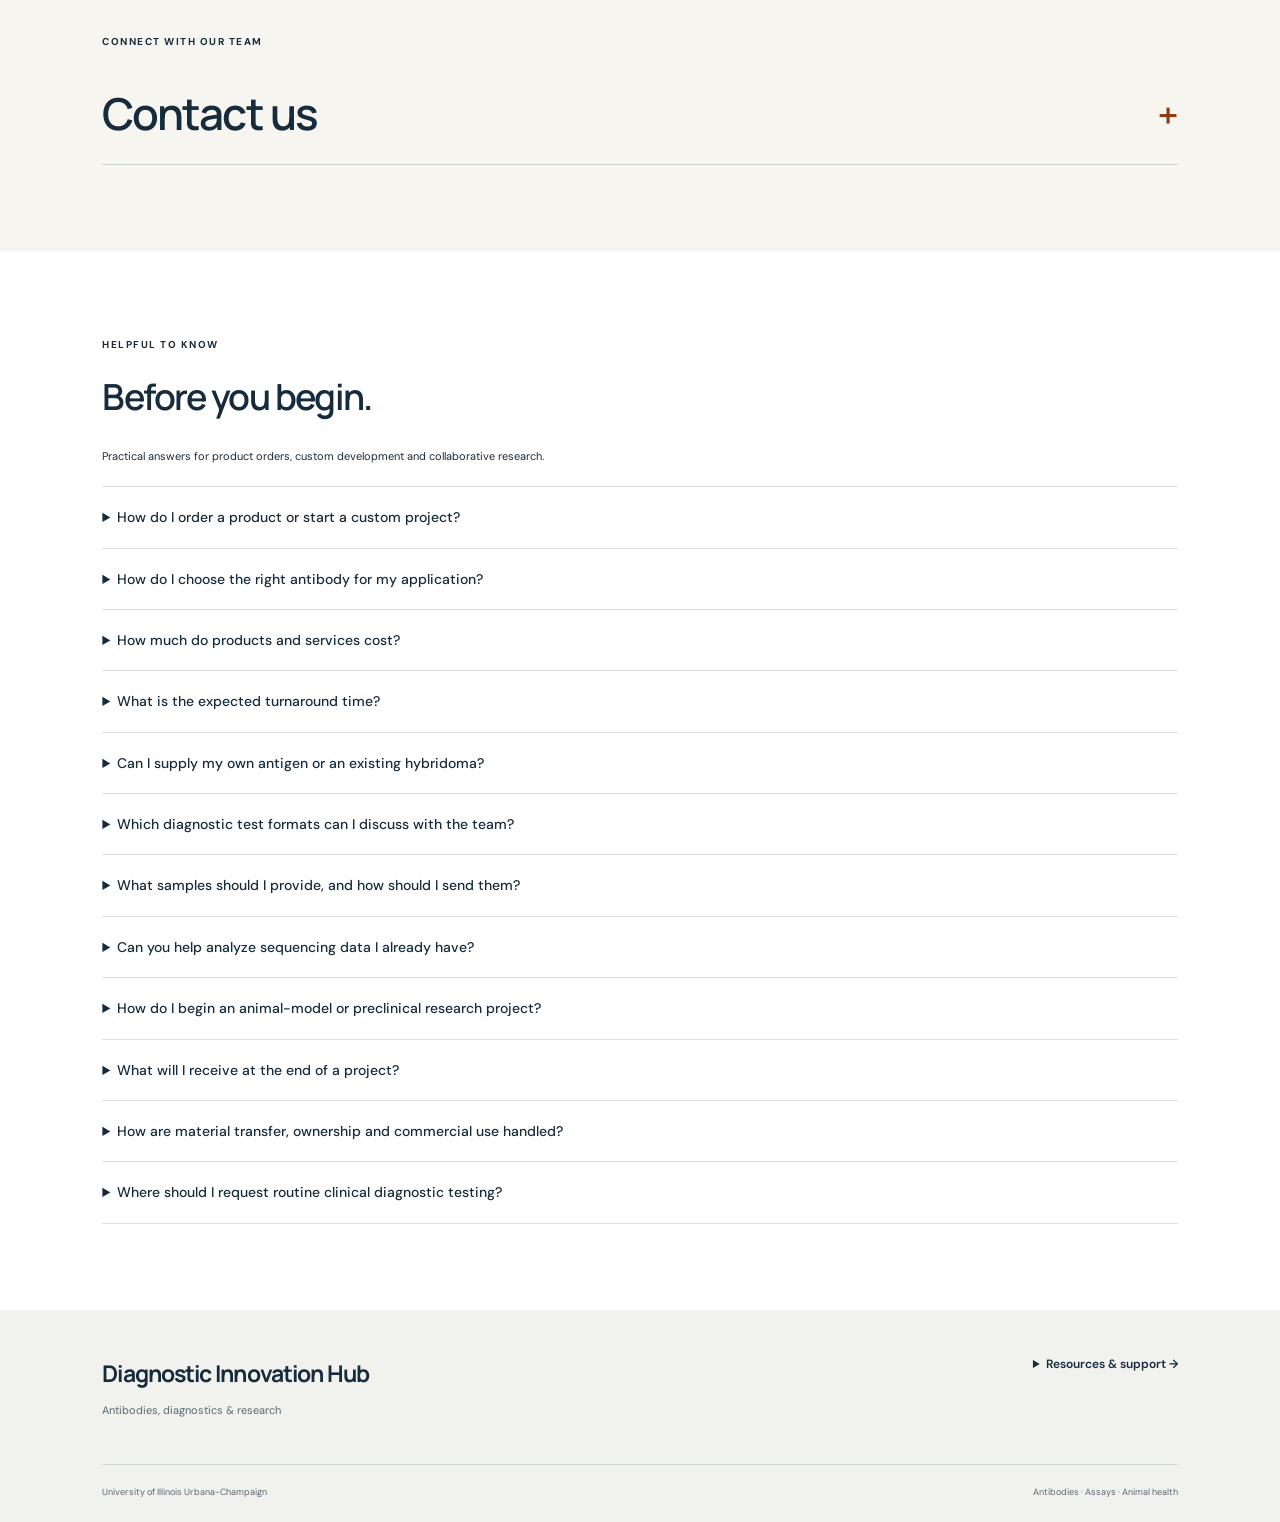
==== commit a77b6e5f: "Remove trailing period from Diagnostic Innovation Hub branding" ====
--- a/index.html
+++ b/index.html
@@ -10,7 +10,7 @@
 <a class="skip" href="#main">Skip to main content</a>
 <header>
 <div class="institution"><a href="https://vetmed.illinois.edu/" class="college"><img class="university-mark" src="assets/illinois-block-i.svg" alt="" width="25" height="36"><span>UNIVERSITY OF ILLINOIS URBANA-CHAMPAIGN<strong>College of Veterinary Medicine</strong></span></a><a class="parent-link" href="https://vdl.vetmed.illinois.edu/">Explore Illinois Veterinary Diagnostic Laboratory →</a></div>
-<div class="navigation"><a href="#" class="site-name">Diagnostic Innovation Hub<span class="orange-dot">.</span></a><button class="menu-button" aria-label="Toggle navigation" aria-expanded="false">☰</button><nav aria-label="Hub navigation"><a href="#capabilities">Capabilities</a><a href="#antibodies">Antibodies</a><a href="#applications">Applications</a><a href="#about">About</a><a class="nav-cta" href="#connect">Discuss a project <span>→</span></a></nav></div>
+<div class="navigation"><a href="#" class="site-name">Diagnostic Innovation Hub</a><button class="menu-button" aria-label="Toggle navigation" aria-expanded="false">☰</button><nav aria-label="Hub navigation"><a href="#capabilities">Capabilities</a><a href="#antibodies">Antibodies</a><a href="#applications">Applications</a><a href="#about">About</a><a class="nav-cta" href="#connect">Discuss a project <span>→</span></a></nav></div>
 <div class="campus-header-image"><img src="assets/vetmed-building-header.jpg" alt="College of Veterinary Medicine building at the University of Illinois Urbana-Champaign, beneath a blue sky and beside autumn trees." width="2048" height="1536" fetchpriority="high" decoding="async"></div>
 </header>
 <main id="main">
@@ -39,7 +39,7 @@
 <section class="contact-us section" id="contact-us" aria-labelledby="contact-us-title"><p class="eyebrow">CONNECT WITH OUR TEAM</p><details class="contact-disclosure" id="contact-details"><summary><h2 id="contact-us-title">Contact us</h2><span class="contact-disclosure-toggle" aria-hidden="true">+</span></summary><p class="contact-disclosure-intro">For product enquiries, testing services and research collaborations.</p><div class="contact-card-grid"><article class="contact-card"><div class="contact-person"><img class="contact-portrait" src="assets/ying-fang.png" alt="Prof. Ying Fang" width="250" height="300" loading="lazy" decoding="async"><h3>Prof. Ying Fang</h3></div><p class="contact-role">Director of Diagnostic R&amp;D<br>Department of Pathobiology<br>College of Veterinary Medicine<br>University of Illinois at Urbana-Champaign</p><a class="contact-email" href="mailto:yingf@illinois.edu">yingf@illinois.edu</a></article><article class="contact-card"><div class="contact-person"><img class="contact-portrait" src="assets/saurabh-umrao.jpg" alt="Dr. Saurabh Umrao" width="1280" height="1061" loading="lazy" decoding="async"><h3>Dr. Saurabh Umrao</h3></div><p class="contact-role">Veterinary Research Specialist<br>Veterinary Diagnostic Laboratory<br>College of Veterinary Medicine<br>University of Illinois at Urbana-Champaign</p><a class="contact-email" id="contact-saurabh" href="mailto:usaurabh@illinois.edu">usaurabh@illinois.edu</a><a id="inquiry-email-fallback" class="text-link inquiry-email-fallback" href="mailto:usaurabh@illinois.edu" hidden>Send enquiry by email →</a></article></div></details></section>
 <section class="faq section" id="faq"><p class="eyebrow">HELPFUL TO KNOW</p><h2>Before you begin.</h2><p class="small">Practical answers for product orders, custom development and collaborative research.</p><details name="hub-faq"><summary>How do I order a product or start a custom project?</summary><p>For an antibody or LFA test, share the target or product name, quantity and intended application. For a custom project, outline your research question, target, species and desired outcome. Use the <a href="#connect">enquiry form</a> or visit <a href="#contact-us">Contact us</a> to discuss availability, ordering or a project quotation.</p></details><details name="hub-faq"><summary>How do I choose the right antibody for my application?</summary><p>Review the target, clone ID, species reactivity, tested applications, product format and available quality-control documentation. Share your planned method and sample context if you need help selecting a reagent. You can begin with our <a href="influenza-a-mabs.html?v=antibody-production-v2" target="_blank" rel="noopener">Influenza A antibody information</a>.</p></details><details name="hub-faq"><summary>How much do products and services cost?</summary><p>The LFA tests shown on this site are $5 per test. Standard mAb development starts at $11,000 per antigen for academic projects and $14,000 per antigen for industry projects. Rabbit pAb development, custom assays, diagnostic testing, bioinformatics and preclinical research are quoted according to scope. See <a href="mab-services.html?v=antibody-production-v2">mAb pricing and included services</a> for details.</p></details><details name="hub-faq"><summary>What is the expected turnaround time?</summary><p>Product delivery depends on availability and order quantity. Custom-project timelines depend on starting materials, screening requirements, assay complexity and study scope. Include your preferred deadline when enquiring so availability, milestones and an expected timeline can be discussed with your quotation.</p></details><details name="hub-faq"><summary>Can I supply my own antigen or an existing hybridoma?</summary><p>Yes. Standard mAb development uses a suitable customer-supplied protein antigen, and an existing hybridoma can be considered for production and purification. Share the material identity, available quantity, concentration, buffer and any existing characterization so the team can assess the starting point and proposed work.</p></details><details name="hub-faq"><summary>Which diagnostic test formats can I discuss with the team?</summary><p>The Hub covers ELISA, PCR, qRT-PCR, lateral flow tests and multiplex immunoassays. The appropriate format depends on the target, species, sample type and intended application. You can enquire about an existing test, bring an assay prototype or discuss development of a new format.</p></details><details name="hub-faq"><summary>What samples should I provide, and how should I send them?</summary><p>Sample type, minimum amount, handling and transport requirements depend on the test or project. Please obtain the agreed submission instructions and shipping destination from the responsible team before dispatch. Include the species, target, specimen type and sample count in your initial enquiry.</p></details><details name="hub-faq"><summary>Can you help analyze sequencing data I already have?</summary><p>Share the organism, sequencing platform, data format, number of samples, experimental design and analysis question. The relevant team can discuss an analysis plan, required metadata, deliverables and a file-transfer method. Keep a copy of your original data; the enquiry form is for initial project details rather than large-file uploads.</p></details><details name="hub-faq"><summary>How do I begin an animal-model or preclinical research project?</summary><p>Start with the research question, study objectives, desired readouts, candidate technology and preferred timeline. A planning discussion with the responsible research team helps identify an appropriate model, sample strategy and feasible project scope.</p></details><details name="hub-faq"><summary>What will I receive at the end of a project?</summary><p>The written project scope defines the deliverables and reporting format. Depending on the service, these can include antibody preparations and clone documentation, assay results, analysis reports or agreed preclinical study readouts. Discuss any specific data files, documentation or material quantities you need before the work begins.</p></details><details name="hub-faq"><summary>How are material transfer, ownership and commercial use handled?</summary><p>Include your intended commercial use and any material-transfer needs in the initial discussion. Applicable written agreements define material use, ownership, confidentiality and other project terms. The Illinois Office of Technology Management manages outbound material-transfer agreements and provides <a href="https://otm.illinois.edu/researchers-innovators">institutional guidance for researchers and commercial partners</a>.</p></details><details name="hub-faq"><summary>Where should I request routine clinical diagnostic testing?</summary><p>For routine clinical specimen submission and established veterinary diagnostic testing, use the <a href="https://vdl.vetmed.illinois.edu/">Illinois Veterinary Diagnostic Laboratory</a>. The Hub enquiry route supports its reagent products, technology development, specialized project discussions and research services.</p></details></section>
 </main>
-<footer><div><a href="#" class="footer-title">Diagnostic Innovation Hub<span>.</span></a><p>Antibodies, diagnostics & research</p></div><div><details class="footer-resources" id="resources"><summary>Resources & support →</summary><div class="footer-resource-links"><a href="https://vetmed.illinois.edu/" target="_blank" rel="noopener">College of Veterinary Medicine →</a><a href="https://vetmed.illinois.edu/research/czr/" target="_blank" rel="noopener">Center for Zoonoses Research →</a><a href="https://otm.illinois.edu/researchers-innovators/outgoing-material-transfer-agreements" target="_blank" rel="noopener">Material-transfer agreement guidance →</a><a href="https://vdl.vetmed.illinois.edu/" target="_blank" rel="noopener">Illinois Veterinary Diagnostic Laboratory →</a></div></details></div><p class="footer-bottom">University of Illinois Urbana-Champaign <span>Antibodies · Assays · Animal health</span></p></footer>
+<footer><div><a href="#" class="footer-title">Diagnostic Innovation Hub</a><p>Antibodies, diagnostics & research</p></div><div><details class="footer-resources" id="resources"><summary>Resources & support →</summary><div class="footer-resource-links"><a href="https://vetmed.illinois.edu/" target="_blank" rel="noopener">College of Veterinary Medicine →</a><a href="https://vetmed.illinois.edu/research/czr/" target="_blank" rel="noopener">Center for Zoonoses Research →</a><a href="https://otm.illinois.edu/researchers-innovators/outgoing-material-transfer-agreements" target="_blank" rel="noopener">Material-transfer agreement guidance →</a><a href="https://vdl.vetmed.illinois.edu/" target="_blank" rel="noopener">Illinois Veterinary Diagnostic Laboratory →</a></div></details></div><p class="footer-bottom">University of Illinois Urbana-Champaign <span>Antibodies · Assays · Animal health</span></p></footer>
 <dialog id="detail-dialog"><button class="close-dialog" aria-label="Close dialog">✕</button><div id="dialog-content"></div></dialog>
 <script src="app.js?v=contact-us-v1"></script>
 <script src="inquiry-form.js?v=contact-us-v2"></script>
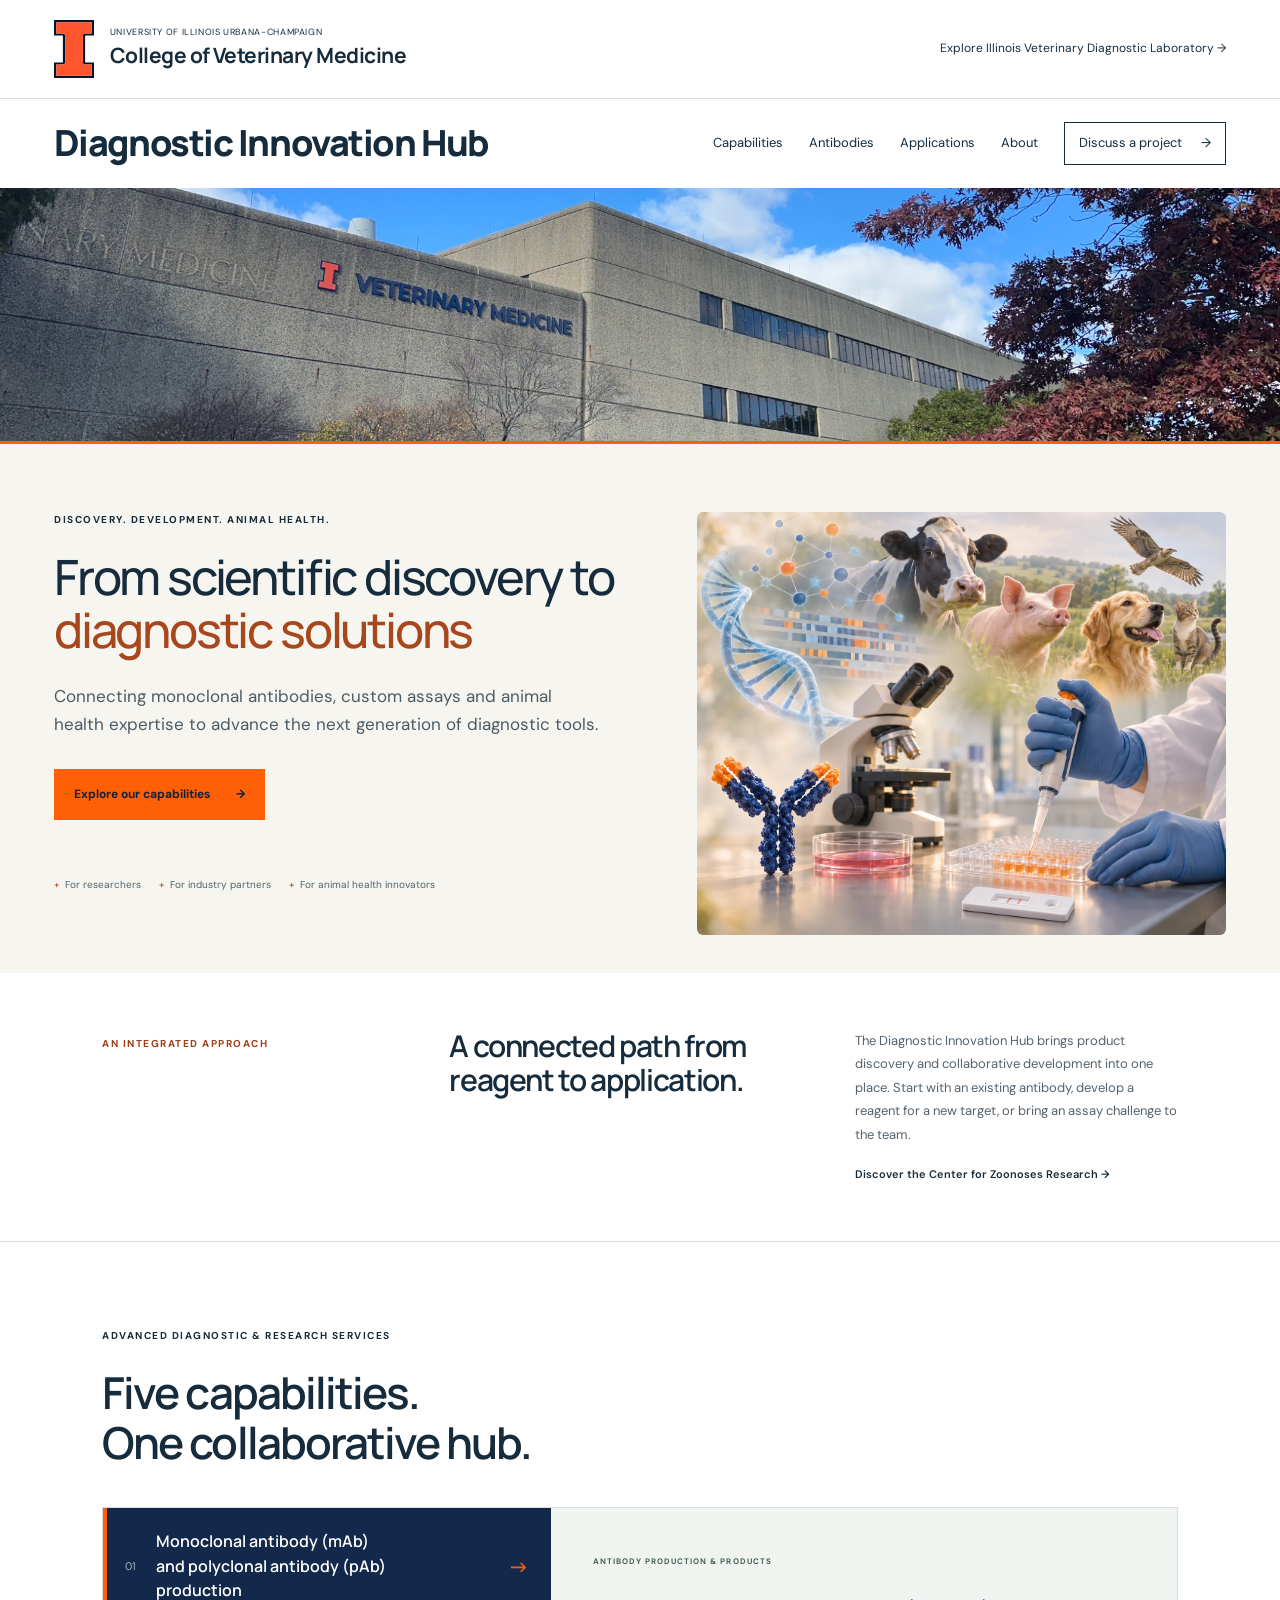
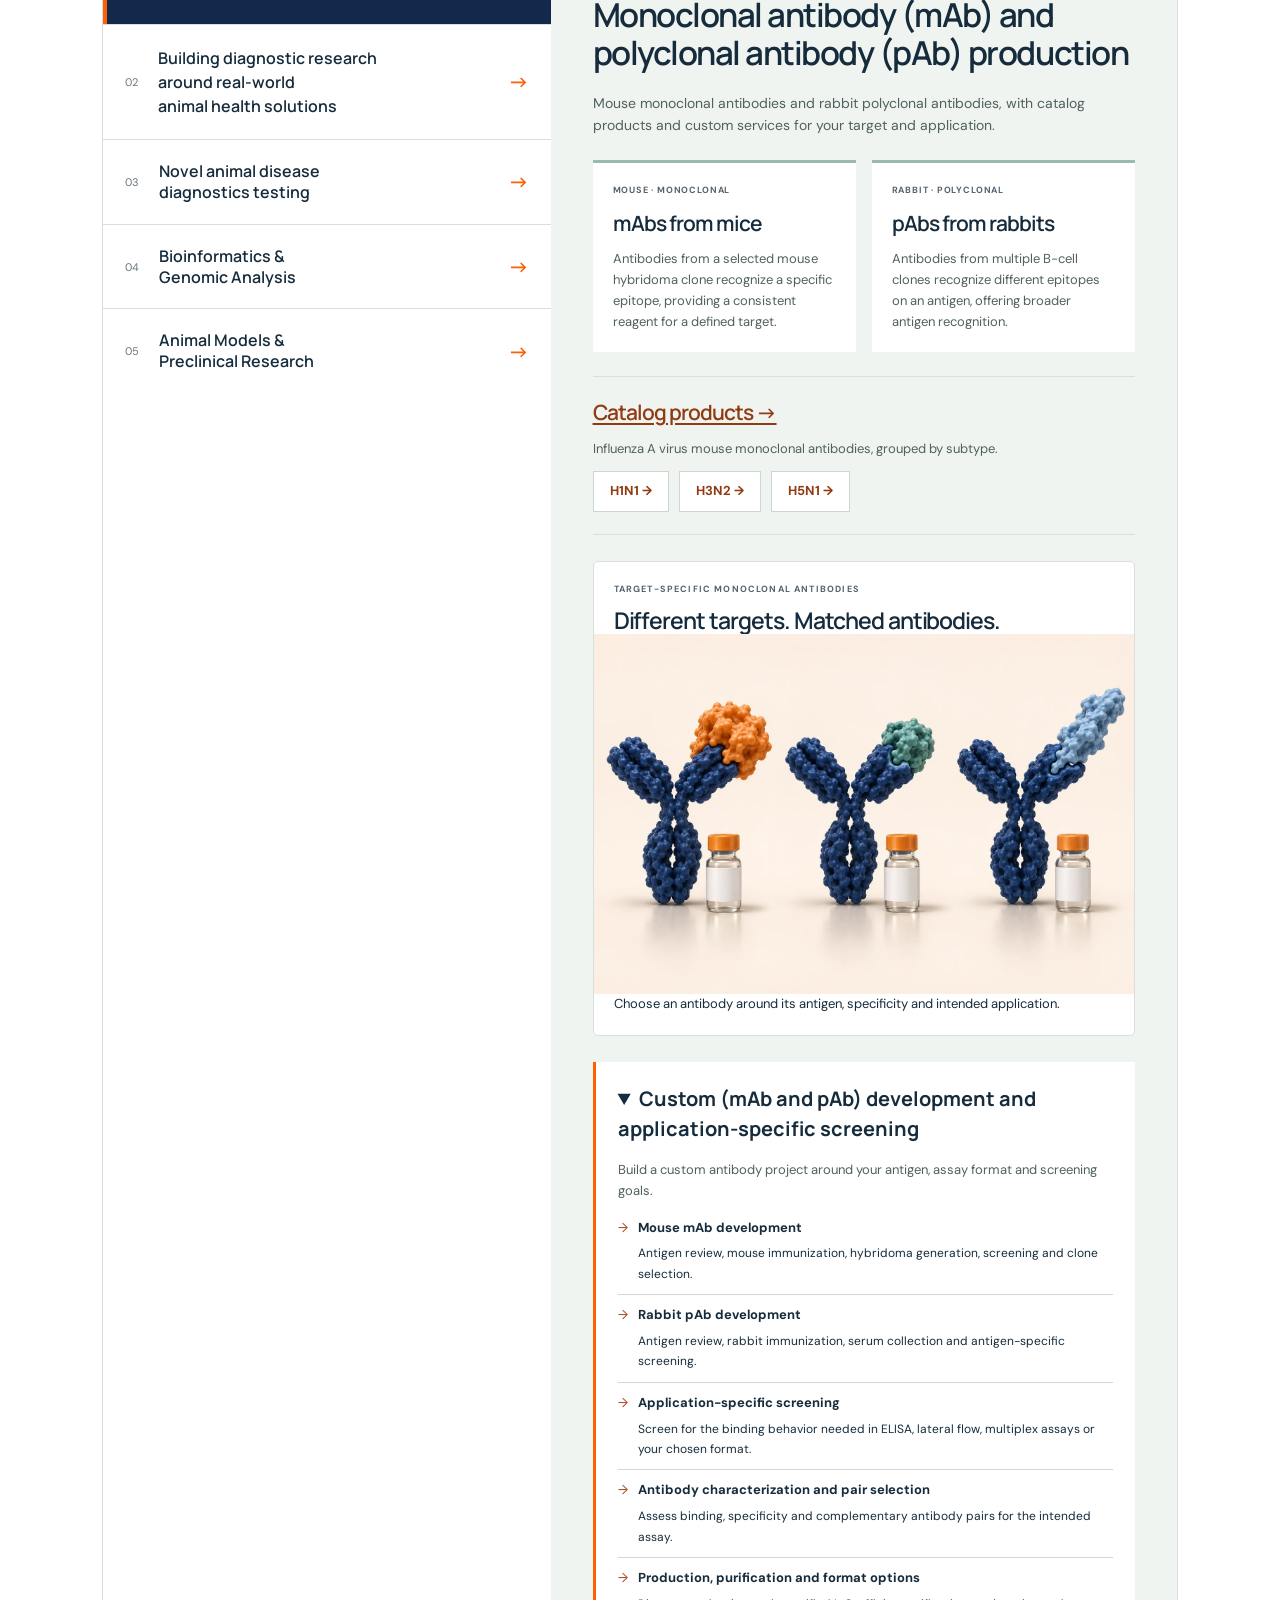
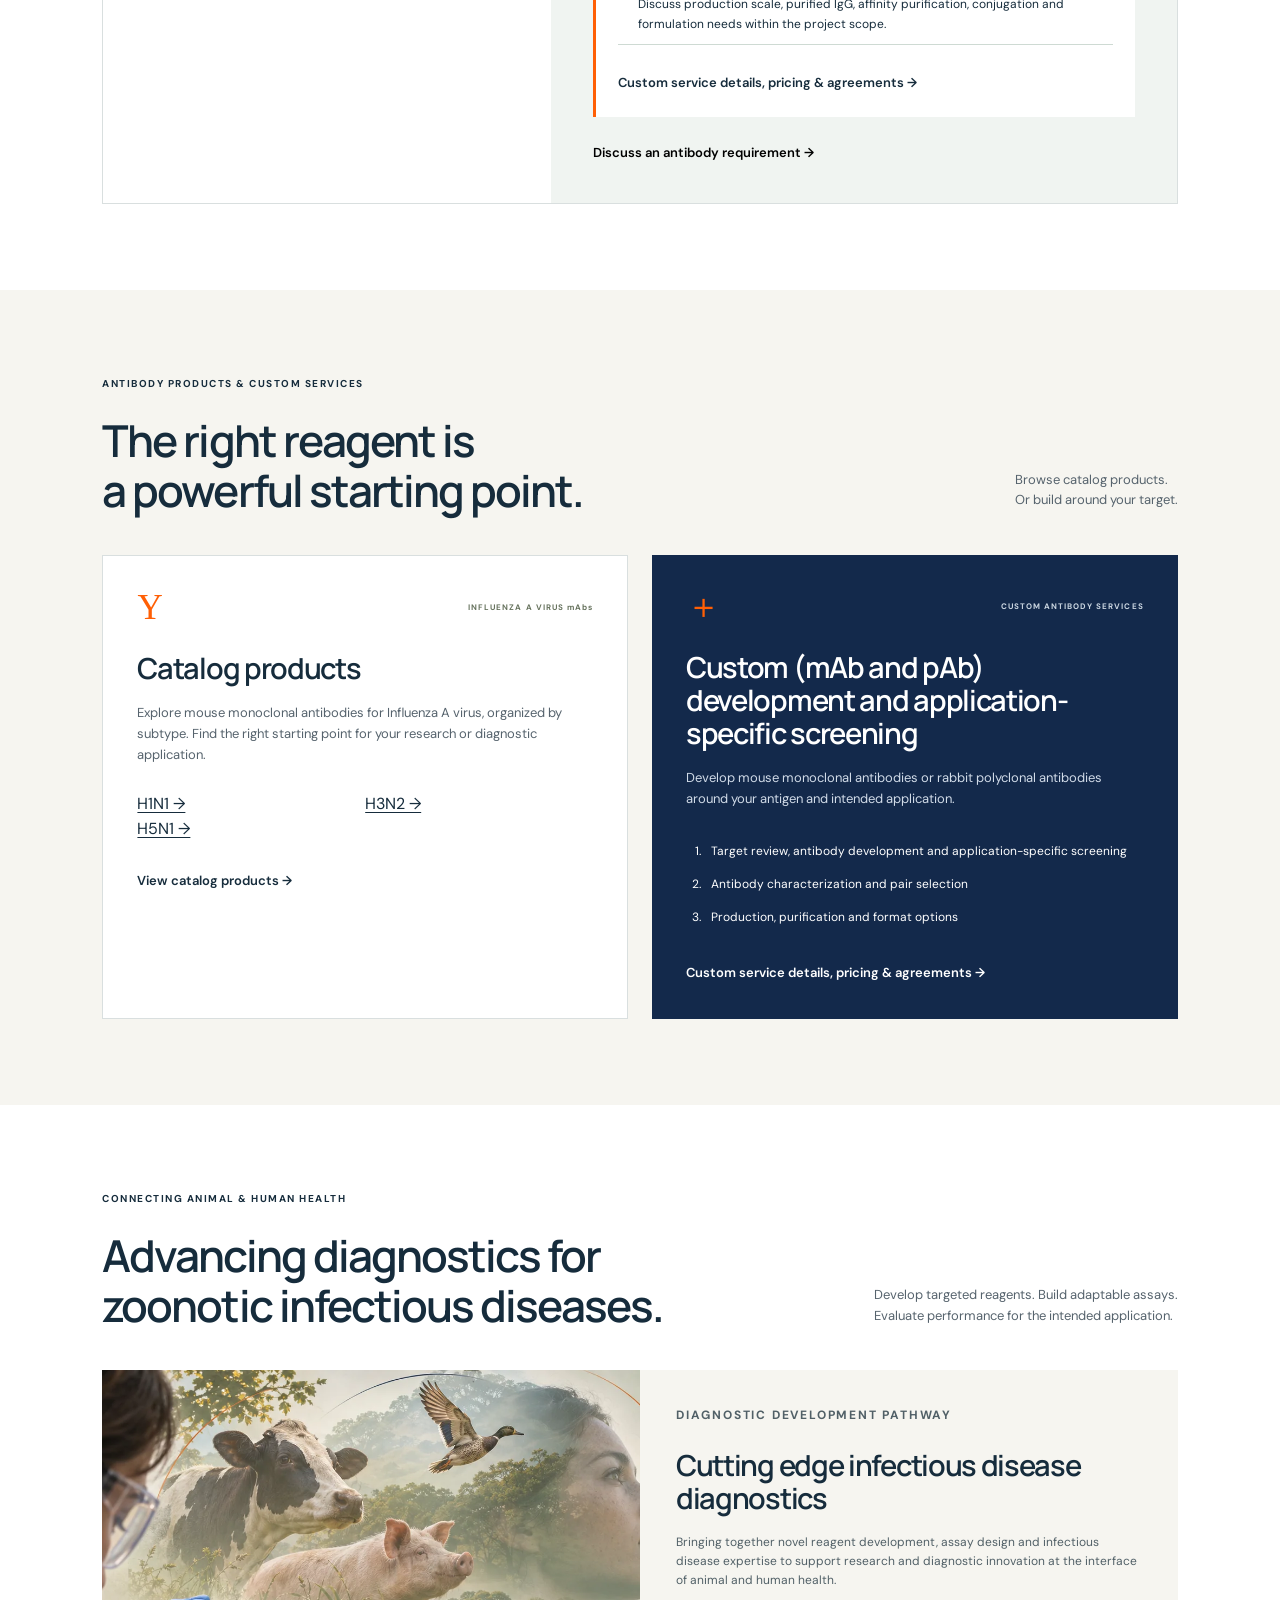
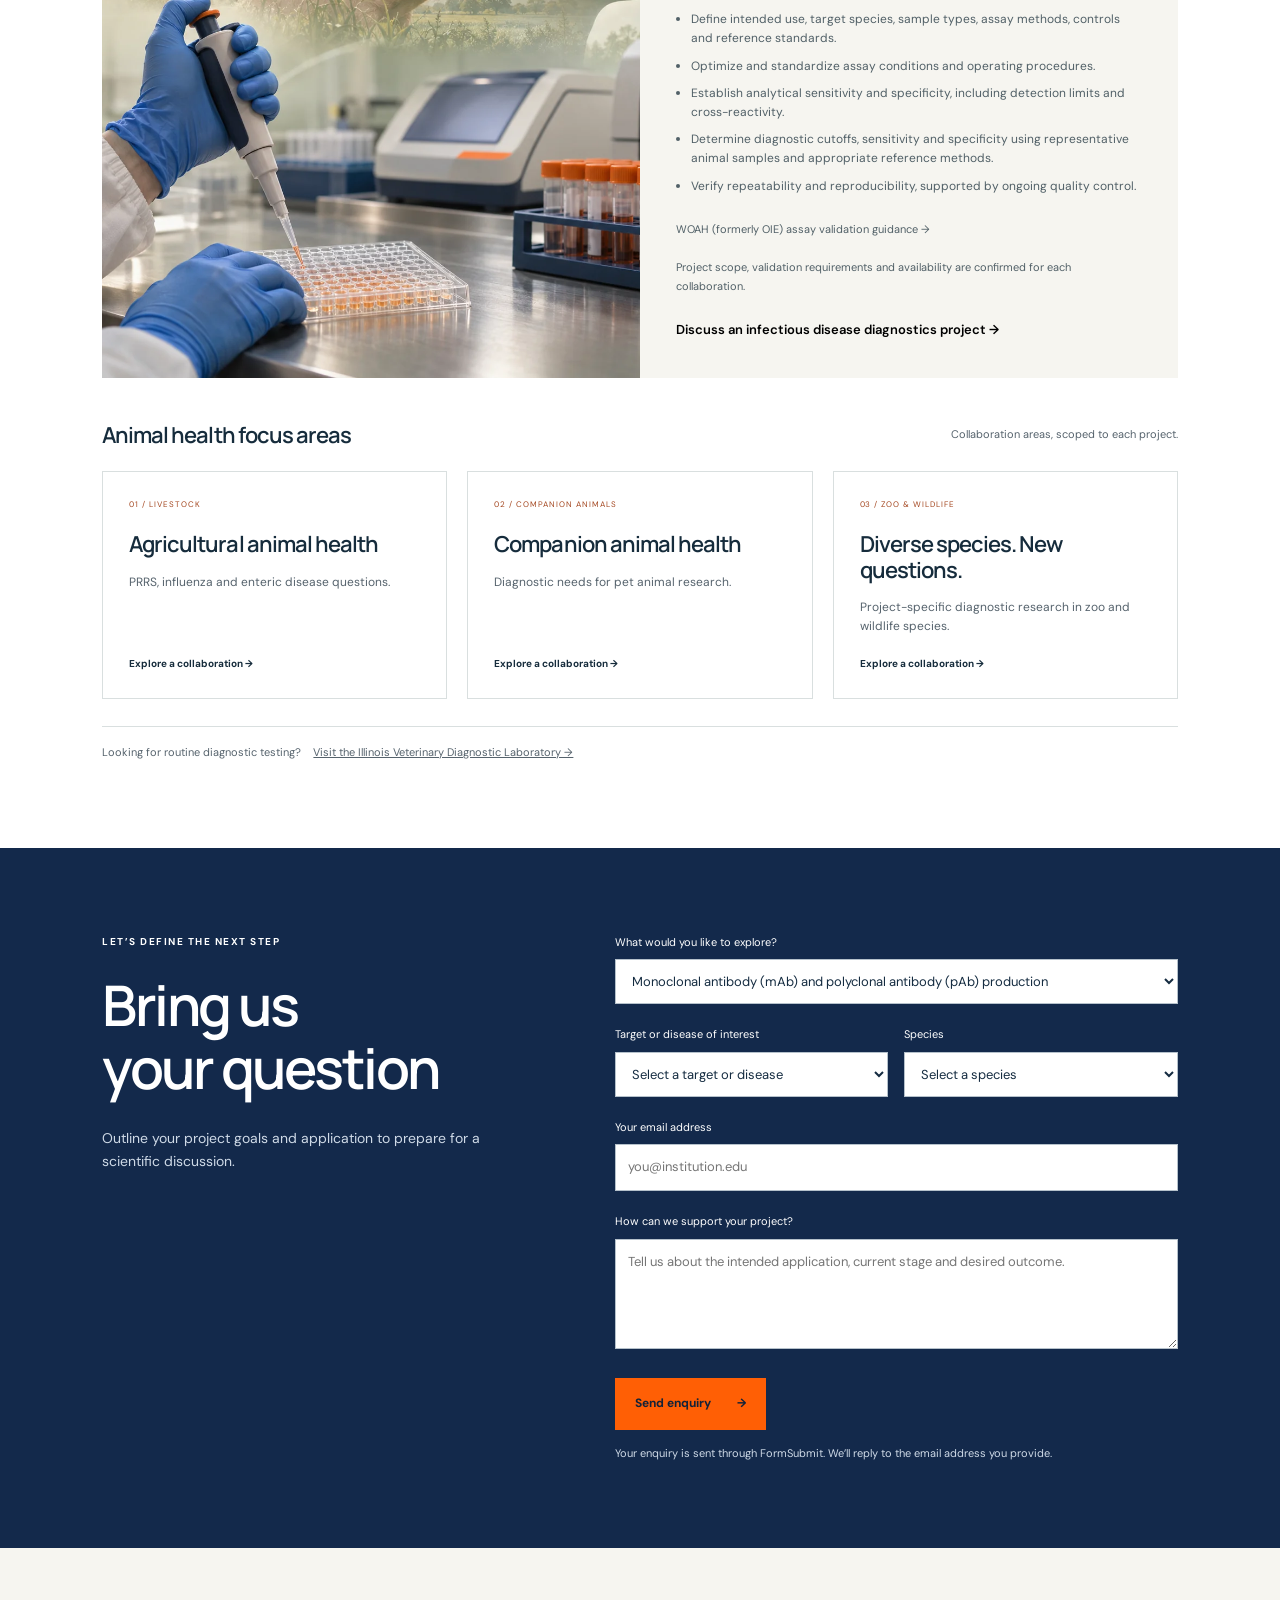
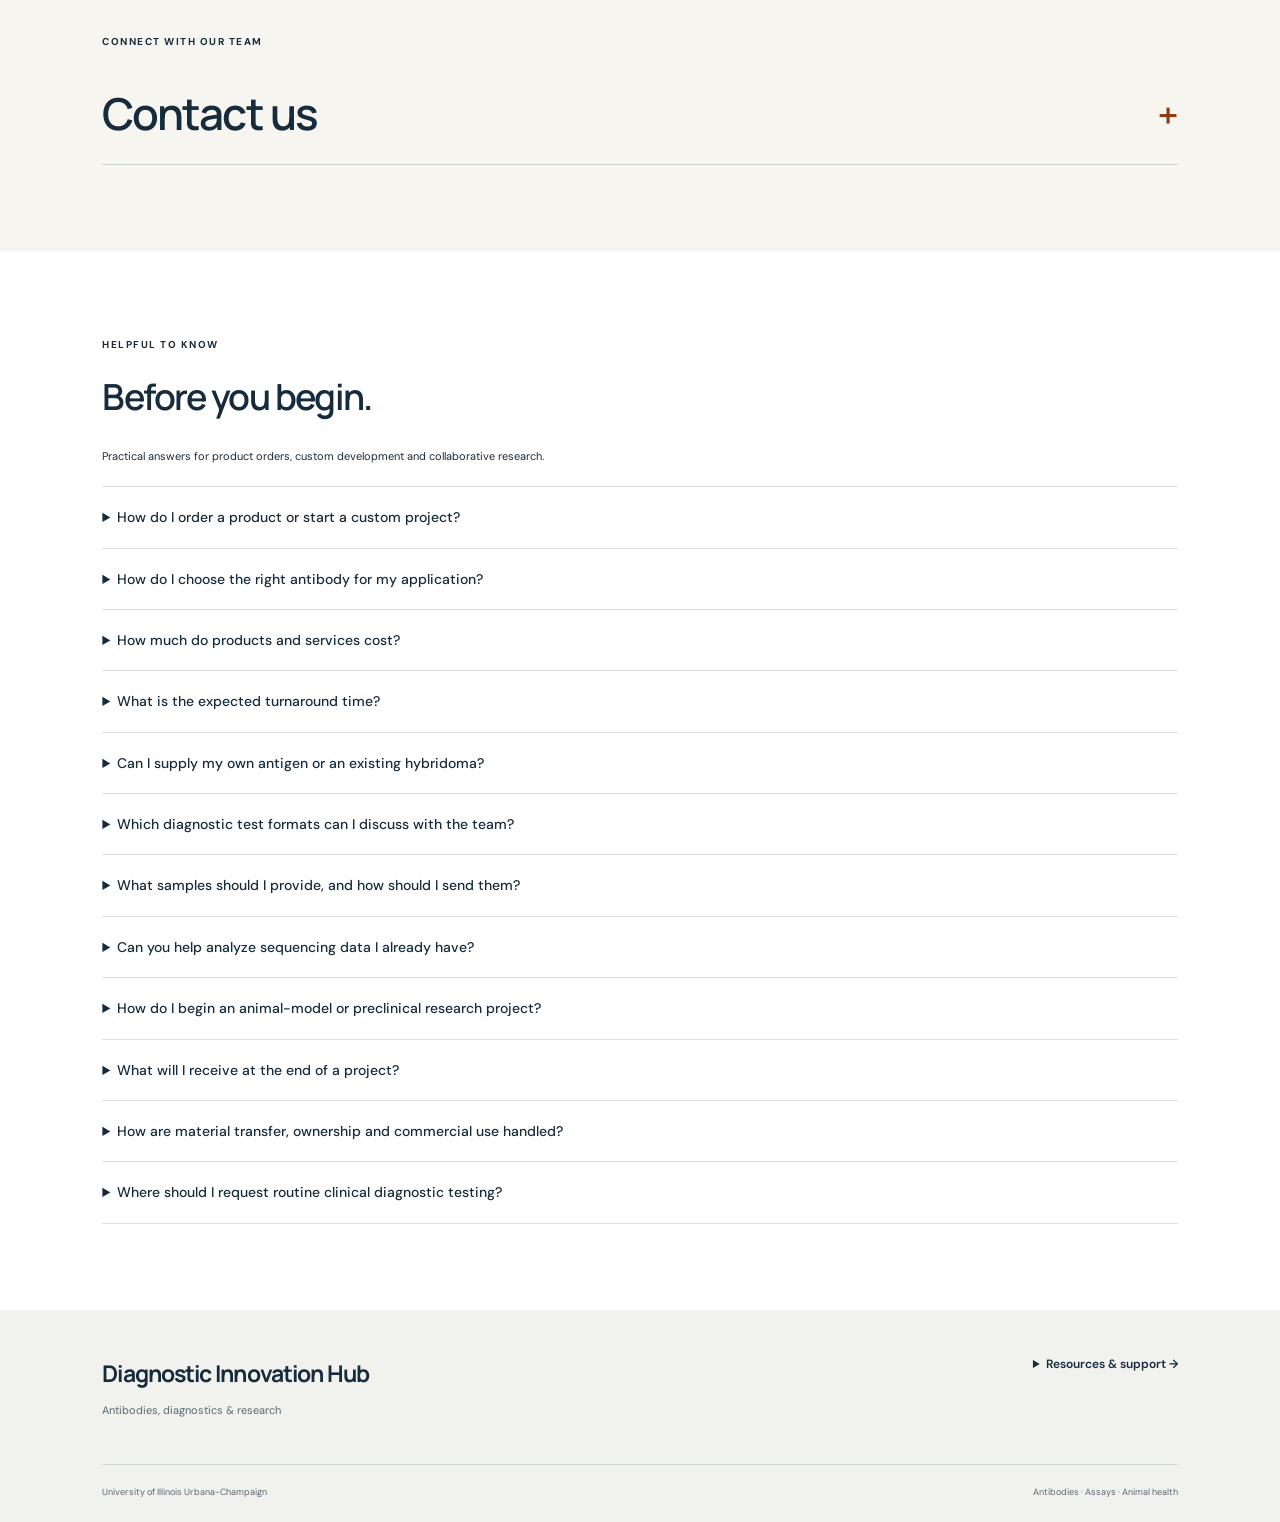
==== commit 702d656b: "Refresh shared stylesheet for prominent site title" ====
--- a/index.html
+++ b/index.html
@@ -4,7 +4,7 @@
 <meta charset="utf-8"><meta name="viewport" content="width=device-width,initial-scale=1">
 <title>Diagnostic Innovation Hub | Illinois VetMed</title>
 <meta name="description" content="Explore the Illinois VetMed Diagnostic Innovation Hub connecting monoclonal and polyclonal antibodies, custom diagnostic assays and animal health research.">
-<link rel="stylesheet" href="styles.css?v=contact-portraits-v1">
+<link rel="stylesheet" href="styles.css?v=site-title-v2">
 </head>
 <body>
 <a class="skip" href="#main">Skip to main content</a>
--- a/styles.css
+++ b/styles.css
@@ -1,8 +1,8 @@
 @import url('https://fonts.googleapis.com/css2?family=DM+Sans:wght@400;500;600;700&family=Manrope:wght@400;500;600;700;800&display=swap');
-:root{--navy:#13294b;--orange:#ff5f05;--ink:#162c3c;--muted:#56636d;--cream:#f6f5f0;--line:#d9dfdf;--green:#e7efea}*{box-sizing:border-box}html{scroll-behavior:smooth;scroll-padding-top:30px}body{margin:0;color:var(--ink);font-family:'DM Sans',Arial,sans-serif;font-size:16px;line-height:1.6}a{color:inherit;text-decoration:none}button,input,select,textarea{font:inherit}button{cursor:pointer}button,a,input,select,textarea,summary{outline-offset:5px}button:focus-visible,a:focus-visible,input:focus-visible,select:focus-visible,textarea:focus-visible,summary:focus-visible{outline:3px solid #c94b00}h1,h2,h3,h4{font-family:Manrope,Arial,sans-serif;line-height:1.14;letter-spacing:-.045em;margin:0}p{margin:0 0 20px}h2{font-size:44px;font-weight:600}h3{font-size:30px;font-weight:600}h4{font-size:24px;font-weight:600}button{border:0}.concept{background:var(--navy);color:white;min-height:34px;display:flex;align-items:center;gap:12px;padding:6px 4.2%;font-size:10px;letter-spacing:.08em}.concept-dot{width:6px;height:6px;background:var(--orange);border-radius:100%}.concept-long{letter-spacing:0;opacity:.8;font-size:11px}.concept button{background:none;color:#fff;margin-left:auto;font-size:11px}.institution{padding:20px 4.2%;display:flex;justify-content:space-between;align-items:center;border-bottom:1px solid var(--line)}.college{display:flex;gap:16px;align-items:center}.illinois-i{font-family:Georgia,serif;font-size:58px;line-height:.8;font-weight:bold;color:var(--orange);text-shadow:1px 1px 0 var(--navy),-1px -1px 0 var(--navy)}.college span:last-child{font-size:9px;letter-spacing:.07em}.college strong{display:block;font-family:Manrope,Arial,sans-serif;letter-spacing:-.025em;font-size:21px;font-weight:700}.parent-link{font-size:12px}.navigation{padding:23px 4.2%;display:flex;justify-content:space-between;align-items:center;gap:20px}.site-name{font-family:Manrope,Arial,sans-serif;font-weight:800;letter-spacing:-.04em;font-size:24px}.orange-dot{color:var(--orange)}nav{display:flex;align-items:center;gap:26px;font-size:13px}nav>a:hover{color:#b54000}.nav-cta{border:1px solid var(--ink);padding:10px 14px}.nav-cta span{margin-left:16px}.menu-button{display:none}.hero{background:var(--cream);display:grid;grid-template-columns:1.15fr 1fr;padding:68px 4.2% 38px;gap:35px;overflow:hidden}.eyebrow{font-size:10px;font-weight:700;letter-spacing:.15em;margin-bottom:23px}.hero h1{font-size:clamp(44px,4.7vw,76px);font-weight:500;line-height:1.08}.hero h1 em{font-style:normal;color:#a9471c}.hero-description{max-width:550px;font-size:17px;line-height:1.65;color:#4b5b64;margin:26px 0 31px}.hero-actions{display:flex;gap:24px;align-items:center;flex-wrap:wrap}.button{padding:16px 20px;display:inline-flex;justify-content:space-between;gap:26px;align-items:center;font-size:12px;font-weight:700}.primary{background:var(--orange);color:#142238}.primary:hover{background:#e95300}.text-link{font-size:13px;font-weight:600;background:none;padding:0;text-align:left;border-bottom:1px solid transparent}.text-link:hover{border-color:currentColor}.hero-foot{display:flex;gap:18px;margin-top:57px;font-size:10px;color:#52646c}.hero-foot span:before{content:'+';color:#b14c19;margin-right:5px}.hero-science{position:relative;align-self:center;min-width:0}.hero-science svg{width:100%;display:block}.science-label{position:absolute;background:#fff;border:1px solid #d9dfdc;padding:9px 12px;font-size:10px;box-shadow:0 6px 14px #13294b08;display:flex;align-items:center;gap:9px}.science-label span{font-size:9px;color:#aa4315}.label-one{left:0;top:18%}.label-two{right:-5px;top:54%}.label-three{left:1%;bottom:10%}.illustration-note{position:absolute;right:0;bottom:0;font-size:9px;color:#697b81}.band{display:grid;grid-template-columns:1fr 2.1fr;padding:56px 8%;border-bottom:1px solid var(--line)}.band>.eyebrow{color:#9e3f19;padding-top:7px}.band>div{display:grid;grid-template-columns:1.15fr 1fr;column-gap:35px}.band h2{font-size:30px;grid-row:span 2}.band p:not(.eyebrow){font-size:13px;color:var(--muted);line-height:1.8}.band .text-link{font-size:11px}.section{padding:86px 8%}.section-heading{display:flex;justify-content:space-between;align-items:flex-end;gap:35px;margin-bottom:40px}.section-heading>p{font-size:13px;color:var(--muted);margin-bottom:4px}.capability-layout{display:grid;grid-template-columns:1fr 1.4fr;border:1px solid var(--line);min-height:475px}.service-tabs{display:flex;flex-direction:column}.service-tabs button{position:relative;display:flex;align-items:center;text-align:left;gap:20px;background:white;border-bottom:1px solid var(--line);padding:21px 22px;font-family:Manrope,Arial,sans-serif;font-weight:600;color:var(--ink);line-height:1.3;flex:1}.service-tabs button:last-child{border-bottom:0}.service-tabs button[aria-selected=true]{background:var(--navy);color:#fff}.service-tabs button[aria-selected=true]:before{content:'';position:absolute;top:0;left:0;bottom:0;width:4px;background:var(--orange)}.tab-num{font:11px 'DM Sans',Arial,sans-serif;opacity:.65}.tab-arrow{margin-left:auto;font-size:21px;color:var(--orange)}.service-panel{padding:38px 42px;background:#f0f4f1}.service-panel .status{color:#456257}.service-panel h3{font-size:33px;margin:25px 0 20px}.service-panel p{font-size:14px;color:#50615e}.service-panel ul{margin:20px 0 25px;padding:0;list-style:none;display:grid;gap:10px}.service-panel li{border-bottom:1px solid #cedad3;padding-bottom:10px;font-size:13px}.service-panel li:before{content:'→';color:#a84a20;margin-right:11px}.panel-deliverable{font-size:12px!important;background:white;padding:15px;border-left:2px solid var(--orange)}.panel-deliverable strong{display:block;font-size:9px;letter-spacing:.1em;margin-bottom:5px}.antibodies{background:var(--cream)}.antibody-routes{display:grid;grid-template-columns:1fr 1fr;gap:24px}.antibody-routes article{padding:34px}.catalog-route{background:white;border:1px solid var(--line)}.custom-route{background:var(--navy);color:#fff}.route-top{display:flex;align-items:center;justify-content:space-between;margin-bottom:27px}.mini-icon{font-size:35px;font-family:Georgia,serif;color:var(--orange);line-height:1}.status{font-size:8px;font-weight:700;letter-spacing:.13em;color:#66725d}.status.light{color:#ccd7e2}.antibody-routes h3{font-size:29px;margin-bottom:18px}.antibody-routes p{font-size:13px;color:var(--muted)}.custom-route p{color:#d1dbe8}.catalog-fields{display:grid;grid-template-columns:1fr 1fr;gap:0;margin:25px 0}.catalog-fields span{padding:8px 0;border-bottom:1px solid var(--line);font-size:11px}.small{font-size:11px!important;line-height:1.7!important}.compact-steps{padding-left:18px;margin:25px 0;font-size:12px}.compact-steps li{padding:7px}.light-link{color:#fff}.spotlight{display:grid;grid-template-columns:1fr 1fr;background:var(--cream)}.spotlight-visual{background:#dfe9e4;padding:27px;min-height:370px;position:relative;overflow:hidden;display:flex;align-items:center;justify-content:center}.specimen-tag{position:absolute;left:25px;top:24px;border:1px solid #91a69b;font-size:8px;padding:6px 10px;letter-spacing:.12em}.strip{width:310px;height:75px;background:#fff;border:1px solid #c0cfcc;border-radius:7px;box-shadow:13px 24px 24px #17352e24;transform:rotate(-25deg);display:flex;align-items:center;padding:16px 24px;gap:24px}.strip-window{background:#f2efe7;width:185px;height:32px;border-radius:3px;border:1px solid #e5e2da;display:flex;align-items:center;justify-content:flex-end;gap:22px;padding-right:25px}.strip-window i{height:25px;width:4px;background:#c86560}.strip-well{width:27px;height:19px;border:4px solid #e1e8e5;border-radius:100%}.strip-caption{position:absolute;bottom:25px;left:25px;right:25px;border-top:1px solid #a7bdb1;display:flex;justify-content:space-between;padding-top:12px;font-size:10px}.strip-caption span:first-child{font-weight:700}.spotlight-copy{padding:36px}.spotlight-copy h3{font-size:29px;margin-bottom:18px}.spotlight-copy p,.spotlight-copy li{font-size:12px;color:#516067}.spotlight-copy ul{padding-left:15px;margin-bottom:24px}.spotlight-copy li{margin-bottom:8px}.focus-heading{margin:45px 0 23px;display:flex;justify-content:space-between;gap:20px;align-items:center}.focus-heading h3{font-size:22px}.focus-heading p{margin:0;font-size:11px;color:var(--muted)}.focus-grid{display:grid;grid-template-columns:repeat(3,1fr);gap:20px}.focus-grid button{display:flex;flex-direction:column;background:white;border:1px solid var(--line);padding:26px;text-align:left;color:var(--ink)}.focus-grid button:hover{border-color:#aa4c27;background:#fffdf8}.focus-grid button>span{font-size:8px;letter-spacing:.12em;color:#a44720;margin-bottom:22px}.focus-grid h4{font-size:22px;margin-bottom:15px}.focus-grid p{font-size:12px;color:var(--muted)}.focus-grid b{font-size:10px;margin-top:auto}.routine-note{margin-top:27px;border-top:1px solid var(--line);padding-top:17px;font-size:11px;color:var(--muted)}.routine-note a{text-decoration:underline;margin-left:9px}.connect{display:grid;grid-template-columns:1fr 1.3fr;gap:80px;background:var(--navy);color:white}.connect h2{font-size:56px;margin-bottom:27px}.connect-intro>p:not(.eyebrow){font-size:14px;color:#cfdae7}.connect-intro .small{margin-top:40px;max-width:285px;color:#aebcd0!important}label{display:block;font-size:11px;margin-bottom:8px}input,select,textarea{width:100%;padding:12px;color:#152c41;border:1px solid #b5c1cb;border-radius:0;background:#fff}input{font-size:11px}select{font-size:12px}textarea{font-size:12px;resize:vertical;height:110px}.form-row{display:grid;grid-template-columns:1fr 1fr;gap:16px;margin:22px 0}.connect form>.button{margin-top:22px}#brief-result{margin-top:24px;padding:20px;background:#fff;color:var(--ink)}#brief-result h3{font-size:20px}#brief-text{font:12px/1.7 'DM Sans',Arial,sans-serif;white-space:pre-wrap;overflow-wrap:anywhere}#brief-result .small{margin:15px 0 0}.faq h2{margin-bottom:30px;font-size:36px}.faq details{border-top:1px solid var(--line);padding:19px 0}.faq details:last-child{border-bottom:1px solid var(--line)}summary{font-weight:500;font-size:14px;cursor:pointer}details p{font-size:13px;max-width:850px;color:var(--muted);margin:17px 0 4px}footer{background:#f1f1ed;padding:45px 8% 22px;display:grid;grid-template-columns:1fr 1fr;gap:25px}.footer-title{font-family:Manrope,Arial,sans-serif;font-size:23px;font-weight:700;letter-spacing:-.04em}.footer-title span{color:var(--orange)}footer p{font-size:11px;color:#586873;margin-top:10px}footer>div:nth-child(2){display:flex;flex-direction:column;align-items:flex-end;gap:8px;font-size:11px}footer button{padding:0;background:none;font-size:11px;color:var(--ink)}.footer-bottom{border-top:1px solid #cdd5d6;padding-top:20px;grid-column:1/-1;display:flex;justify-content:space-between;margin:0;font-size:9px}.skip{position:absolute;top:-80px;background:#fff;padding:10px;z-index:100}.skip:focus{top:0}dialog{border:0;padding:45px;max-width:730px;width:calc(100% - 32px);color:var(--ink);max-height:90vh;box-shadow:0 20px 100px #0004}dialog::backdrop{background:#142538b5}.close-dialog{position:absolute;top:14px;right:15px;background:transparent;font-size:18px}dialog h2{font-size:33px;margin-bottom:20px}dialog h3{font-size:20px;margin:25px 0 12px}dialog p,dialog li{font-size:13px;color:#53616b}dialog a{text-decoration:underline}dialog table{width:100%;border-collapse:collapse;font-size:12px;margin:20px 0}dialog th,dialog td{text-align:left;padding:9px 6px;border-bottom:1px solid var(--line);vertical-align:top}dialog th{width:35%}.dialog-note{background:var(--cream);padding:15px}.source-list li{margin-bottom:12px}
+:root{--navy:#13294b;--orange:#ff5f05;--ink:#162c3c;--muted:#56636d;--cream:#f6f5f0;--line:#d9dfdf;--green:#e7efea}*{box-sizing:border-box}html{scroll-behavior:smooth;scroll-padding-top:30px}body{margin:0;color:var(--ink);font-family:'DM Sans',Arial,sans-serif;font-size:16px;line-height:1.6}a{color:inherit;text-decoration:none}button,input,select,textarea{font:inherit}button{cursor:pointer}button,a,input,select,textarea,summary{outline-offset:5px}button:focus-visible,a:focus-visible,input:focus-visible,select:focus-visible,textarea:focus-visible,summary:focus-visible{outline:3px solid #c94b00}h1,h2,h3,h4{font-family:Manrope,Arial,sans-serif;line-height:1.14;letter-spacing:-.045em;margin:0}p{margin:0 0 20px}h2{font-size:44px;font-weight:600}h3{font-size:30px;font-weight:600}h4{font-size:24px;font-weight:600}button{border:0}.concept{background:var(--navy);color:white;min-height:34px;display:flex;align-items:center;gap:12px;padding:6px 4.2%;font-size:10px;letter-spacing:.08em}.concept-dot{width:6px;height:6px;background:var(--orange);border-radius:100%}.concept-long{letter-spacing:0;opacity:.8;font-size:11px}.concept button{background:none;color:#fff;margin-left:auto;font-size:11px}.institution{padding:20px 4.2%;display:flex;justify-content:space-between;align-items:center;border-bottom:1px solid var(--line)}.college{display:flex;gap:16px;align-items:center}.illinois-i{font-family:Georgia,serif;font-size:58px;line-height:.8;font-weight:bold;color:var(--orange);text-shadow:1px 1px 0 var(--navy),-1px -1px 0 var(--navy)}.college span:last-child{font-size:9px;letter-spacing:.07em}.college strong{display:block;font-family:Manrope,Arial,sans-serif;letter-spacing:-.025em;font-size:21px;font-weight:700}.parent-link{font-size:12px}.navigation{padding:23px 4.2%;display:flex;justify-content:space-between;align-items:center;gap:20px}.site-name{font-family:Manrope,Arial,sans-serif;font-weight:800;letter-spacing:-.04em;font-size:36px;line-height:1.15}.orange-dot{color:var(--orange)}nav{display:flex;align-items:center;gap:26px;font-size:13px}nav>a:hover{color:#b54000}.nav-cta{border:1px solid var(--ink);padding:10px 14px}.nav-cta span{margin-left:16px}.menu-button{display:none}.hero{background:var(--cream);display:grid;grid-template-columns:1.15fr 1fr;padding:68px 4.2% 38px;gap:35px;overflow:hidden}.eyebrow{font-size:10px;font-weight:700;letter-spacing:.15em;margin-bottom:23px}.hero h1{font-size:clamp(44px,4.7vw,76px);font-weight:500;line-height:1.08}.hero h1 em{font-style:normal;color:#a9471c}.hero-description{max-width:550px;font-size:17px;line-height:1.65;color:#4b5b64;margin:26px 0 31px}.hero-actions{display:flex;gap:24px;align-items:center;flex-wrap:wrap}.button{padding:16px 20px;display:inline-flex;justify-content:space-between;gap:26px;align-items:center;font-size:12px;font-weight:700}.primary{background:var(--orange);color:#142238}.primary:hover{background:#e95300}.text-link{font-size:13px;font-weight:600;background:none;padding:0;text-align:left;border-bottom:1px solid transparent}.text-link:hover{border-color:currentColor}.hero-foot{display:flex;gap:18px;margin-top:57px;font-size:10px;color:#52646c}.hero-foot span:before{content:'+';color:#b14c19;margin-right:5px}.hero-science{position:relative;align-self:center;min-width:0}.hero-science svg{width:100%;display:block}.science-label{position:absolute;background:#fff;border:1px solid #d9dfdc;padding:9px 12px;font-size:10px;box-shadow:0 6px 14px #13294b08;display:flex;align-items:center;gap:9px}.science-label span{font-size:9px;color:#aa4315}.label-one{left:0;top:18%}.label-two{right:-5px;top:54%}.label-three{left:1%;bottom:10%}.illustration-note{position:absolute;right:0;bottom:0;font-size:9px;color:#697b81}.band{display:grid;grid-template-columns:1fr 2.1fr;padding:56px 8%;border-bottom:1px solid var(--line)}.band>.eyebrow{color:#9e3f19;padding-top:7px}.band>div{display:grid;grid-template-columns:1.15fr 1fr;column-gap:35px}.band h2{font-size:30px;grid-row:span 2}.band p:not(.eyebrow){font-size:13px;color:var(--muted);line-height:1.8}.band .text-link{font-size:11px}.section{padding:86px 8%}.section-heading{display:flex;justify-content:space-between;align-items:flex-end;gap:35px;margin-bottom:40px}.section-heading>p{font-size:13px;color:var(--muted);margin-bottom:4px}.capability-layout{display:grid;grid-template-columns:1fr 1.4fr;border:1px solid var(--line);min-height:475px}.service-tabs{display:flex;flex-direction:column}.service-tabs button{position:relative;display:flex;align-items:center;text-align:left;gap:20px;background:white;border-bottom:1px solid var(--line);padding:21px 22px;font-family:Manrope,Arial,sans-serif;font-weight:600;color:var(--ink);line-height:1.3;flex:1}.service-tabs button:last-child{border-bottom:0}.service-tabs button[aria-selected=true]{background:var(--navy);color:#fff}.service-tabs button[aria-selected=true]:before{content:'';position:absolute;top:0;left:0;bottom:0;width:4px;background:var(--orange)}.tab-num{font:11px 'DM Sans',Arial,sans-serif;opacity:.65}.tab-arrow{margin-left:auto;font-size:21px;color:var(--orange)}.service-panel{padding:38px 42px;background:#f0f4f1}.service-panel .status{color:#456257}.service-panel h3{font-size:33px;margin:25px 0 20px}.service-panel p{font-size:14px;color:#50615e}.service-panel ul{margin:20px 0 25px;padding:0;list-style:none;display:grid;gap:10px}.service-panel li{border-bottom:1px solid #cedad3;padding-bottom:10px;font-size:13px}.service-panel li:before{content:'→';color:#a84a20;margin-right:11px}.panel-deliverable{font-size:12px!important;background:white;padding:15px;border-left:2px solid var(--orange)}.panel-deliverable strong{display:block;font-size:9px;letter-spacing:.1em;margin-bottom:5px}.antibodies{background:var(--cream)}.antibody-routes{display:grid;grid-template-columns:1fr 1fr;gap:24px}.antibody-routes article{padding:34px}.catalog-route{background:white;border:1px solid var(--line)}.custom-route{background:var(--navy);color:#fff}.route-top{display:flex;align-items:center;justify-content:space-between;margin-bottom:27px}.mini-icon{font-size:35px;font-family:Georgia,serif;color:var(--orange);line-height:1}.status{font-size:8px;font-weight:700;letter-spacing:.13em;color:#66725d}.status.light{color:#ccd7e2}.antibody-routes h3{font-size:29px;margin-bottom:18px}.antibody-routes p{font-size:13px;color:var(--muted)}.custom-route p{color:#d1dbe8}.catalog-fields{display:grid;grid-template-columns:1fr 1fr;gap:0;margin:25px 0}.catalog-fields span{padding:8px 0;border-bottom:1px solid var(--line);font-size:11px}.small{font-size:11px!important;line-height:1.7!important}.compact-steps{padding-left:18px;margin:25px 0;font-size:12px}.compact-steps li{padding:7px}.light-link{color:#fff}.spotlight{display:grid;grid-template-columns:1fr 1fr;background:var(--cream)}.spotlight-visual{background:#dfe9e4;padding:27px;min-height:370px;position:relative;overflow:hidden;display:flex;align-items:center;justify-content:center}.specimen-tag{position:absolute;left:25px;top:24px;border:1px solid #91a69b;font-size:8px;padding:6px 10px;letter-spacing:.12em}.strip{width:310px;height:75px;background:#fff;border:1px solid #c0cfcc;border-radius:7px;box-shadow:13px 24px 24px #17352e24;transform:rotate(-25deg);display:flex;align-items:center;padding:16px 24px;gap:24px}.strip-window{background:#f2efe7;width:185px;height:32px;border-radius:3px;border:1px solid #e5e2da;display:flex;align-items:center;justify-content:flex-end;gap:22px;padding-right:25px}.strip-window i{height:25px;width:4px;background:#c86560}.strip-well{width:27px;height:19px;border:4px solid #e1e8e5;border-radius:100%}.strip-caption{position:absolute;bottom:25px;left:25px;right:25px;border-top:1px solid #a7bdb1;display:flex;justify-content:space-between;padding-top:12px;font-size:10px}.strip-caption span:first-child{font-weight:700}.spotlight-copy{padding:36px}.spotlight-copy h3{font-size:29px;margin-bottom:18px}.spotlight-copy p,.spotlight-copy li{font-size:12px;color:#516067}.spotlight-copy ul{padding-left:15px;margin-bottom:24px}.spotlight-copy li{margin-bottom:8px}.focus-heading{margin:45px 0 23px;display:flex;justify-content:space-between;gap:20px;align-items:center}.focus-heading h3{font-size:22px}.focus-heading p{margin:0;font-size:11px;color:var(--muted)}.focus-grid{display:grid;grid-template-columns:repeat(3,1fr);gap:20px}.focus-grid button{display:flex;flex-direction:column;background:white;border:1px solid var(--line);padding:26px;text-align:left;color:var(--ink)}.focus-grid button:hover{border-color:#aa4c27;background:#fffdf8}.focus-grid button>span{font-size:8px;letter-spacing:.12em;color:#a44720;margin-bottom:22px}.focus-grid h4{font-size:22px;margin-bottom:15px}.focus-grid p{font-size:12px;color:var(--muted)}.focus-grid b{font-size:10px;margin-top:auto}.routine-note{margin-top:27px;border-top:1px solid var(--line);padding-top:17px;font-size:11px;color:var(--muted)}.routine-note a{text-decoration:underline;margin-left:9px}.connect{display:grid;grid-template-columns:1fr 1.3fr;gap:80px;background:var(--navy);color:white}.connect h2{font-size:56px;margin-bottom:27px}.connect-intro>p:not(.eyebrow){font-size:14px;color:#cfdae7}.connect-intro .small{margin-top:40px;max-width:285px;color:#aebcd0!important}label{display:block;font-size:11px;margin-bottom:8px}input,select,textarea{width:100%;padding:12px;color:#152c41;border:1px solid #b5c1cb;border-radius:0;background:#fff}input{font-size:11px}select{font-size:12px}textarea{font-size:12px;resize:vertical;height:110px}.form-row{display:grid;grid-template-columns:1fr 1fr;gap:16px;margin:22px 0}.connect form>.button{margin-top:22px}#brief-result{margin-top:24px;padding:20px;background:#fff;color:var(--ink)}#brief-result h3{font-size:20px}#brief-text{font:12px/1.7 'DM Sans',Arial,sans-serif;white-space:pre-wrap;overflow-wrap:anywhere}#brief-result .small{margin:15px 0 0}.faq h2{margin-bottom:30px;font-size:36px}.faq details{border-top:1px solid var(--line);padding:19px 0}.faq details:last-child{border-bottom:1px solid var(--line)}summary{font-weight:500;font-size:14px;cursor:pointer}details p{font-size:13px;max-width:850px;color:var(--muted);margin:17px 0 4px}footer{background:#f1f1ed;padding:45px 8% 22px;display:grid;grid-template-columns:1fr 1fr;gap:25px}.footer-title{font-family:Manrope,Arial,sans-serif;font-size:23px;font-weight:700;letter-spacing:-.04em}.footer-title span{color:var(--orange)}footer p{font-size:11px;color:#586873;margin-top:10px}footer>div:nth-child(2){display:flex;flex-direction:column;align-items:flex-end;gap:8px;font-size:11px}footer button{padding:0;background:none;font-size:11px;color:var(--ink)}.footer-bottom{border-top:1px solid #cdd5d6;padding-top:20px;grid-column:1/-1;display:flex;justify-content:space-between;margin:0;font-size:9px}.skip{position:absolute;top:-80px;background:#fff;padding:10px;z-index:100}.skip:focus{top:0}dialog{border:0;padding:45px;max-width:730px;width:calc(100% - 32px);color:var(--ink);max-height:90vh;box-shadow:0 20px 100px #0004}dialog::backdrop{background:#142538b5}.close-dialog{position:absolute;top:14px;right:15px;background:transparent;font-size:18px}dialog h2{font-size:33px;margin-bottom:20px}dialog h3{font-size:20px;margin:25px 0 12px}dialog p,dialog li{font-size:13px;color:#53616b}dialog a{text-decoration:underline}dialog table{width:100%;border-collapse:collapse;font-size:12px;margin:20px 0}dialog th,dialog td{text-align:left;padding:9px 6px;border-bottom:1px solid var(--line);vertical-align:top}dialog th{width:35%}.dialog-note{background:var(--cream);padding:15px}.source-list li{margin-bottom:12px}
 @media(min-width:1500px){header,main,footer{max-width:1700px;margin:auto}.hero{padding-top:85px;padding-bottom:55px}.section{padding-top:100px;padding-bottom:100px}.hero-science{max-width:630px}}
-@media(max-width:1100px){.site-name{font-size:20px}nav{gap:16px;font-size:11px}.hero{gap:10px;padding-top:50px}.hero-actions{gap:15px}.hero-foot{gap:11px;font-size:9px}.hero-description{font-size:15px}.science-label{font-size:8px;padding:7px}.band{padding:45px 5%}.band>div{grid-template-columns:1fr}.band h2{grid-row:auto;margin-bottom:20px}.section{padding:65px 5%}.section-heading h2{font-size:38px}.service-panel{padding:30px}.service-panel h3{font-size:29px}.connect{gap:40px}.antibody-routes article{padding:28px}}
-@media(max-width:760px){.concept-long{display:none}.institution{padding:16px 5%}.college strong{font-size:16px}.college span:last-child{font-size:7px}.illinois-i{font-size:44px}.parent-link{display:none}.navigation{padding:18px 5%;flex-wrap:wrap}.site-name{font-size:21px}.menu-button{display:block;background:none;color:var(--navy);font-size:21px}nav{display:none;width:100%;flex-direction:column;align-items:stretch;gap:0;font-size:14px}nav.open{display:flex}nav>a{padding:12px 0}.nav-cta{padding:12px;margin-top:8px}.hero{grid-template-columns:1fr;padding:44px 5% 27px}.hero h1{font-size:48px}.hero-description{font-size:16px}.hero-foot{margin-top:30px;gap:15px;flex-wrap:wrap}.hero-science{width:100%;max-width:500px;justify-self:center;margin-top:20px}.science-label{font-size:10px}.label-two{right:0}.band{grid-template-columns:1fr;gap:7px;padding:38px 5%}.band>div{grid-template-columns:1fr}.band h2{font-size:29px}.section{padding:52px 5%}.section-heading{display:block;margin-bottom:29px}.section-heading h2{font-size:35px}.section-heading>p{margin-top:22px}.capability-layout{grid-template-columns:1fr}.service-tabs{display:grid;grid-template-columns:1fr 1fr}.service-tabs button{padding:16px 10px;gap:9px;font-size:11px;border-right:1px solid var(--line)}.service-tabs button:last-child{grid-column:1/-1}.tab-arrow{font-size:16px}.service-panel{padding:27px}.service-panel h3{font-size:29px}.antibody-routes{grid-template-columns:1fr}.antibody-routes article{padding:27px}.spotlight{grid-template-columns:1fr}.spotlight-visual{min-height:300px}.spotlight-copy{padding:28px}.focus-heading{display:block}.focus-heading p{margin-top:13px}.focus-grid{grid-template-columns:1fr}.focus-grid button{padding:25px}.focus-grid button>span{margin-bottom:16px}.focus-grid h4{font-size:25px}.routine-note a{display:block;margin:8px 0 0}.connect{grid-template-columns:1fr;gap:30px}.connect h2{font-size:46px}.connect-intro .small{margin-top:20px;max-width:100%}.form-row{grid-template-columns:1fr}.faq h2{font-size:32px}footer{grid-template-columns:1fr;padding:35px 5% 20px}footer>div:nth-child(2){align-items:flex-start}.footer-bottom{flex-direction:column;gap:8px}dialog{padding:35px 22px}dialog h2{font-size:28px}}@media(prefers-reduced-motion:reduce){html{scroll-behavior:auto}}
+@media(max-width:1100px){.site-name{font-size:30px}nav{gap:16px;font-size:11px}.hero{gap:10px;padding-top:50px}.hero-actions{gap:15px}.hero-foot{gap:11px;font-size:9px}.hero-description{font-size:15px}.science-label{font-size:8px;padding:7px}.band{padding:45px 5%}.band>div{grid-template-columns:1fr}.band h2{grid-row:auto;margin-bottom:20px}.section{padding:65px 5%}.section-heading h2{font-size:38px}.service-panel{padding:30px}.service-panel h3{font-size:29px}.connect{gap:40px}.antibody-routes article{padding:28px}}
+@media(max-width:760px){.concept-long{display:none}.institution{padding:16px 5%}.college strong{font-size:16px}.college span:last-child{font-size:7px}.illinois-i{font-size:44px}.parent-link{display:none}.navigation{padding:18px 5%;flex-wrap:wrap}.site-name{font-size:clamp(24px,5vw,30px);max-width:calc(100% - 46px)}.menu-button{display:block;background:none;color:var(--navy);font-size:21px}nav{display:none;width:100%;flex-direction:column;align-items:stretch;gap:0;font-size:14px}nav.open{display:flex}nav>a{padding:12px 0}.nav-cta{padding:12px;margin-top:8px}.hero{grid-template-columns:1fr;padding:44px 5% 27px}.hero h1{font-size:48px}.hero-description{font-size:16px}.hero-foot{margin-top:30px;gap:15px;flex-wrap:wrap}.hero-science{width:100%;max-width:500px;justify-self:center;margin-top:20px}.science-label{font-size:10px}.label-two{right:0}.band{grid-template-columns:1fr;gap:7px;padding:38px 5%}.band>div{grid-template-columns:1fr}.band h2{font-size:29px}.section{padding:52px 5%}.section-heading{display:block;margin-bottom:29px}.section-heading h2{font-size:35px}.section-heading>p{margin-top:22px}.capability-layout{grid-template-columns:1fr}.service-tabs{display:grid;grid-template-columns:1fr 1fr}.service-tabs button{padding:16px 10px;gap:9px;font-size:11px;border-right:1px solid var(--line)}.service-tabs button:last-child{grid-column:1/-1}.tab-arrow{font-size:16px}.service-panel{padding:27px}.service-panel h3{font-size:29px}.antibody-routes{grid-template-columns:1fr}.antibody-routes article{padding:27px}.spotlight{grid-template-columns:1fr}.spotlight-visual{min-height:300px}.spotlight-copy{padding:28px}.focus-heading{display:block}.focus-heading p{margin-top:13px}.focus-grid{grid-template-columns:1fr}.focus-grid button{padding:25px}.focus-grid button>span{margin-bottom:16px}.focus-grid h4{font-size:25px}.routine-note a{display:block;margin:8px 0 0}.connect{grid-template-columns:1fr;gap:30px}.connect h2{font-size:46px}.connect-intro .small{margin-top:20px;max-width:100%}.form-row{grid-template-columns:1fr}.faq h2{font-size:32px}footer{grid-template-columns:1fr;padding:35px 5% 20px}footer>div:nth-child(2){align-items:flex-start}.footer-bottom{flex-direction:column;gap:8px}dialog{padding:35px 22px}dialog h2{font-size:28px}}@media(prefers-reduced-motion:reduce){html{scroll-behavior:auto}}
 
 .panel-actions{display:flex;gap:16px;flex-wrap:wrap;align-items:center}.panel-actions a{color:#9d3c12}
 
